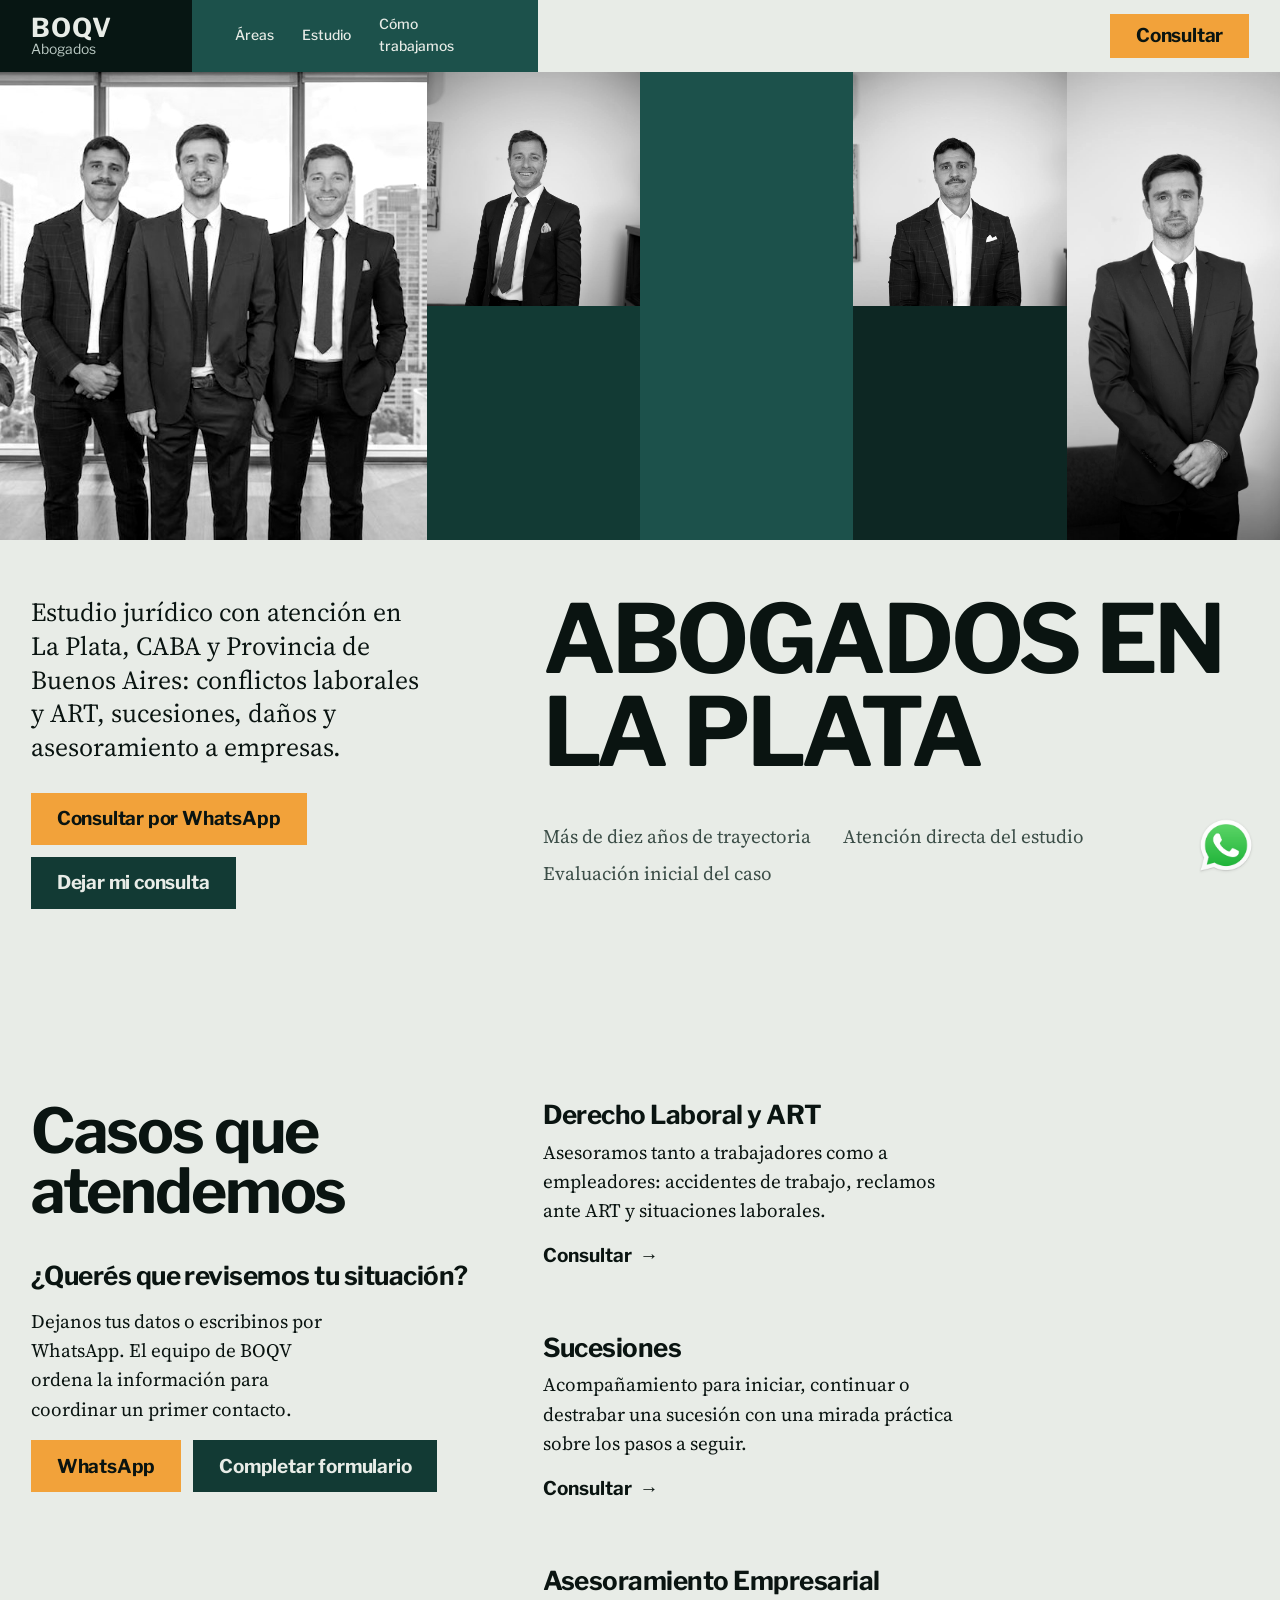
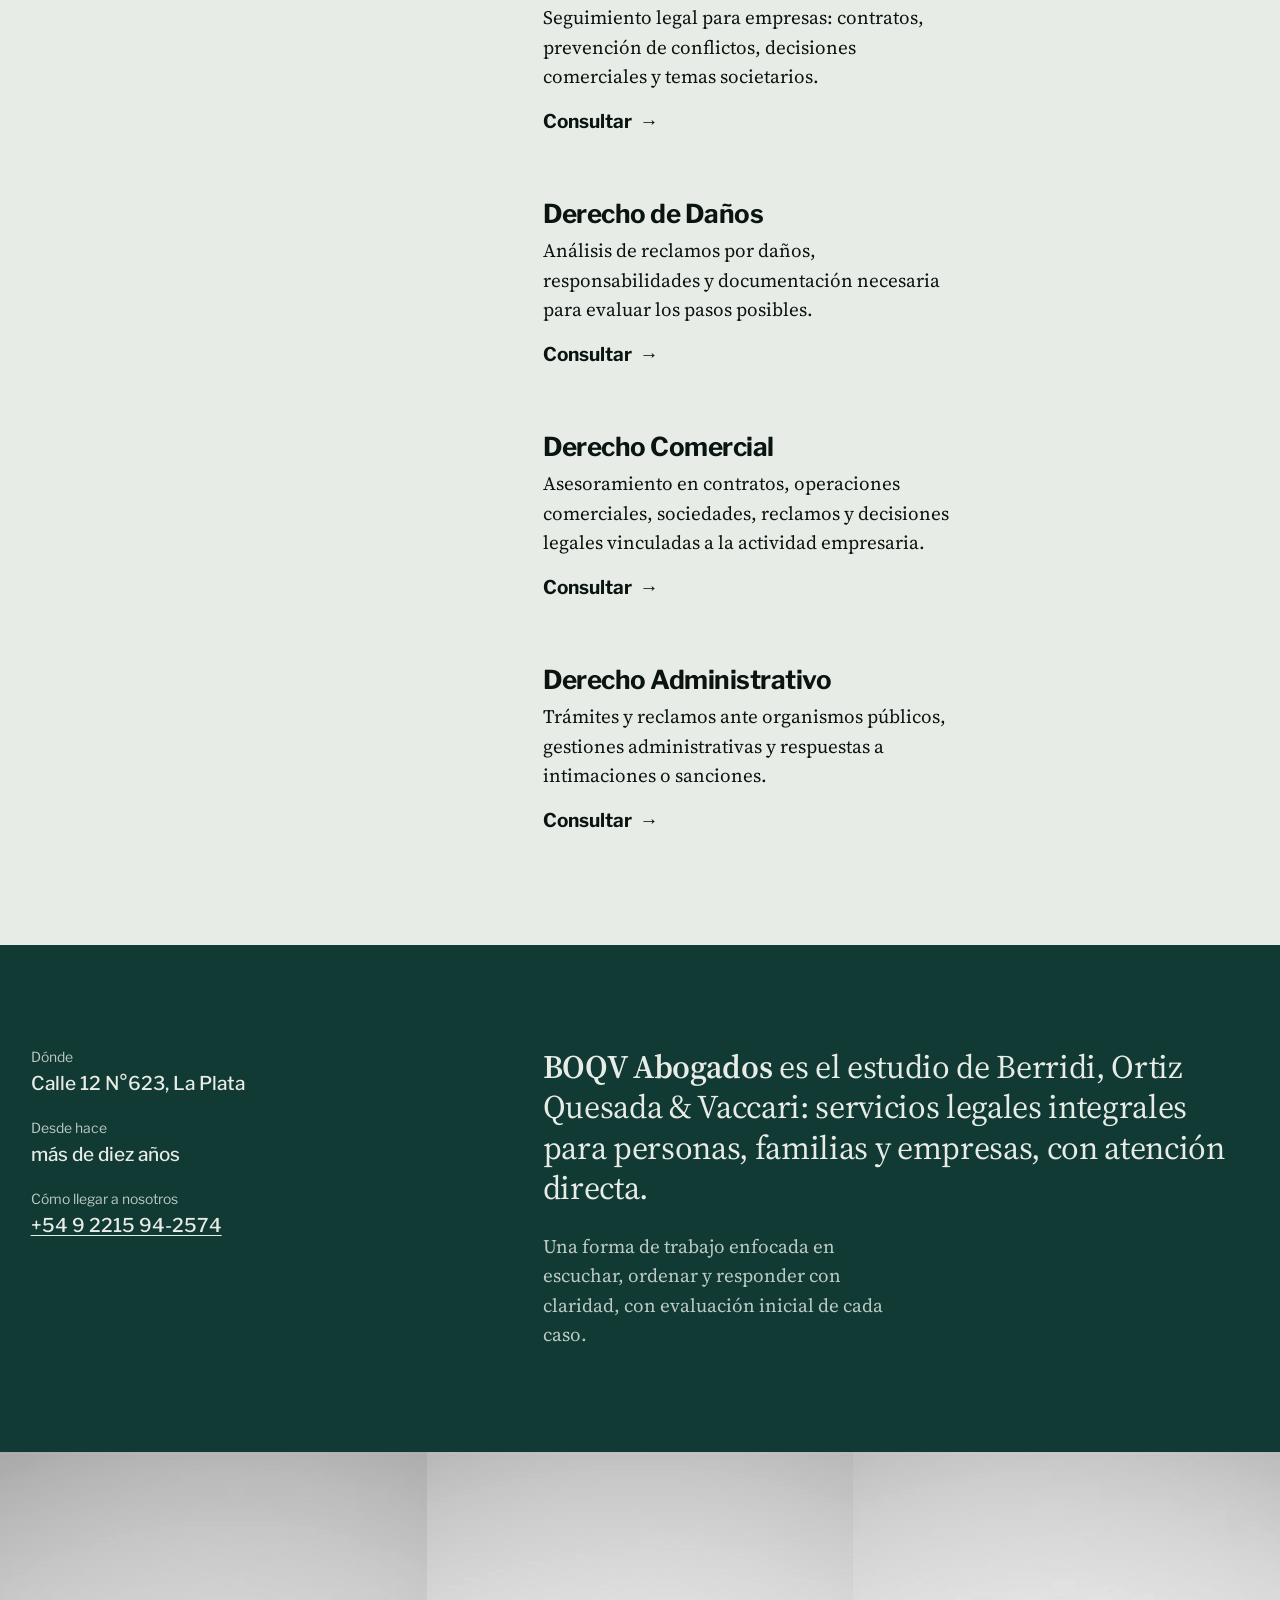
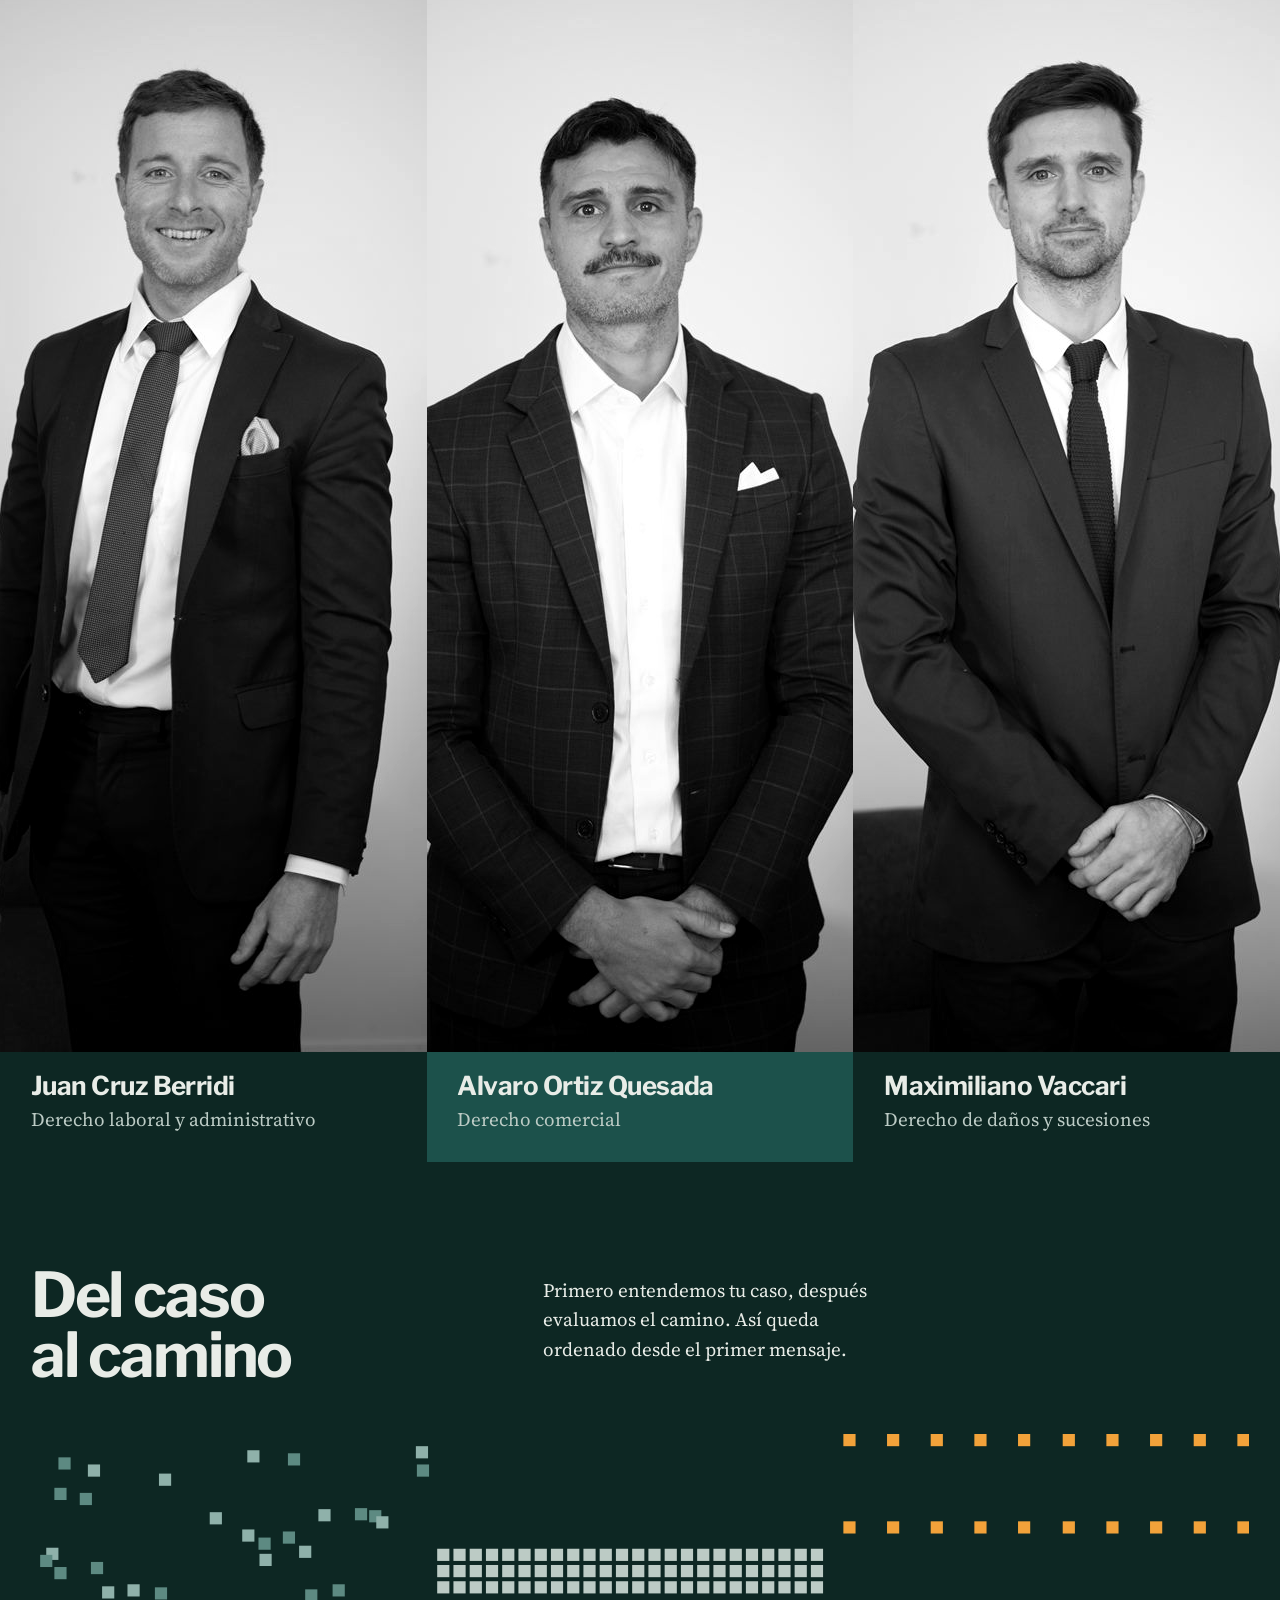
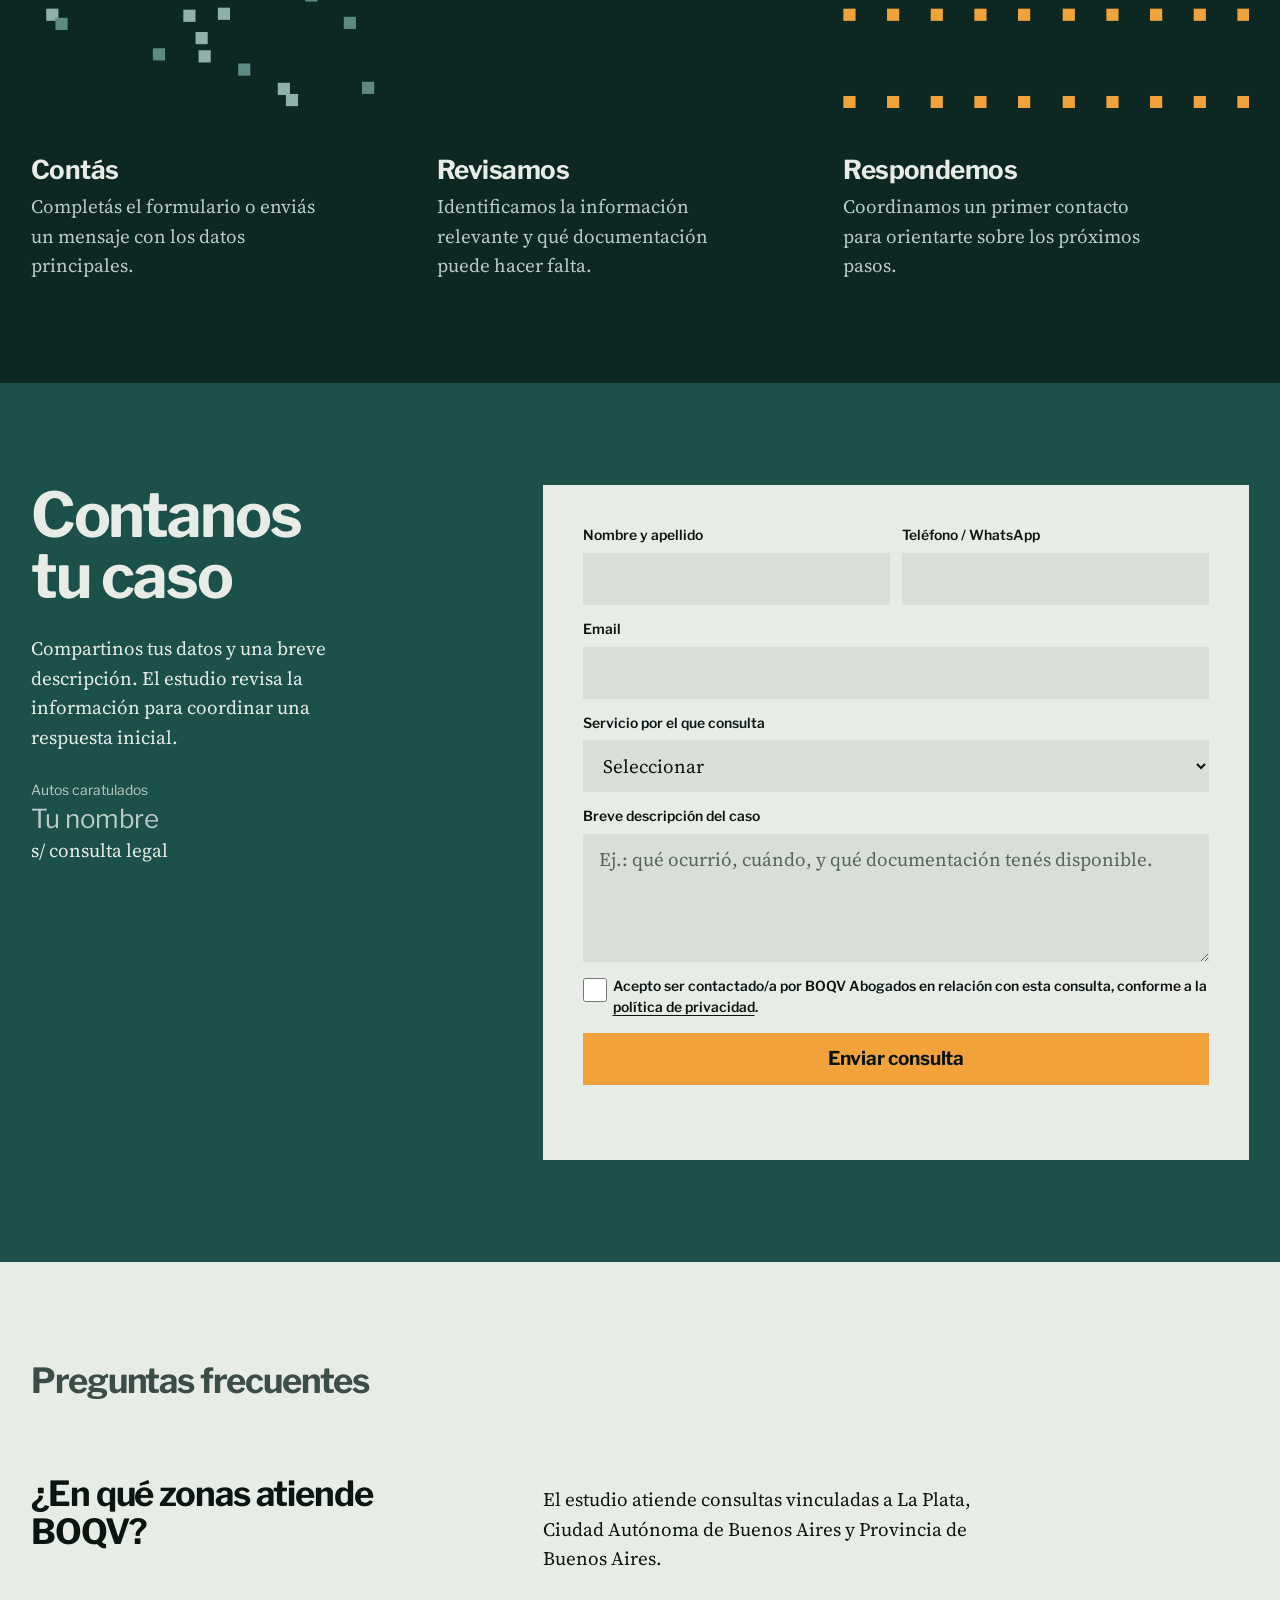
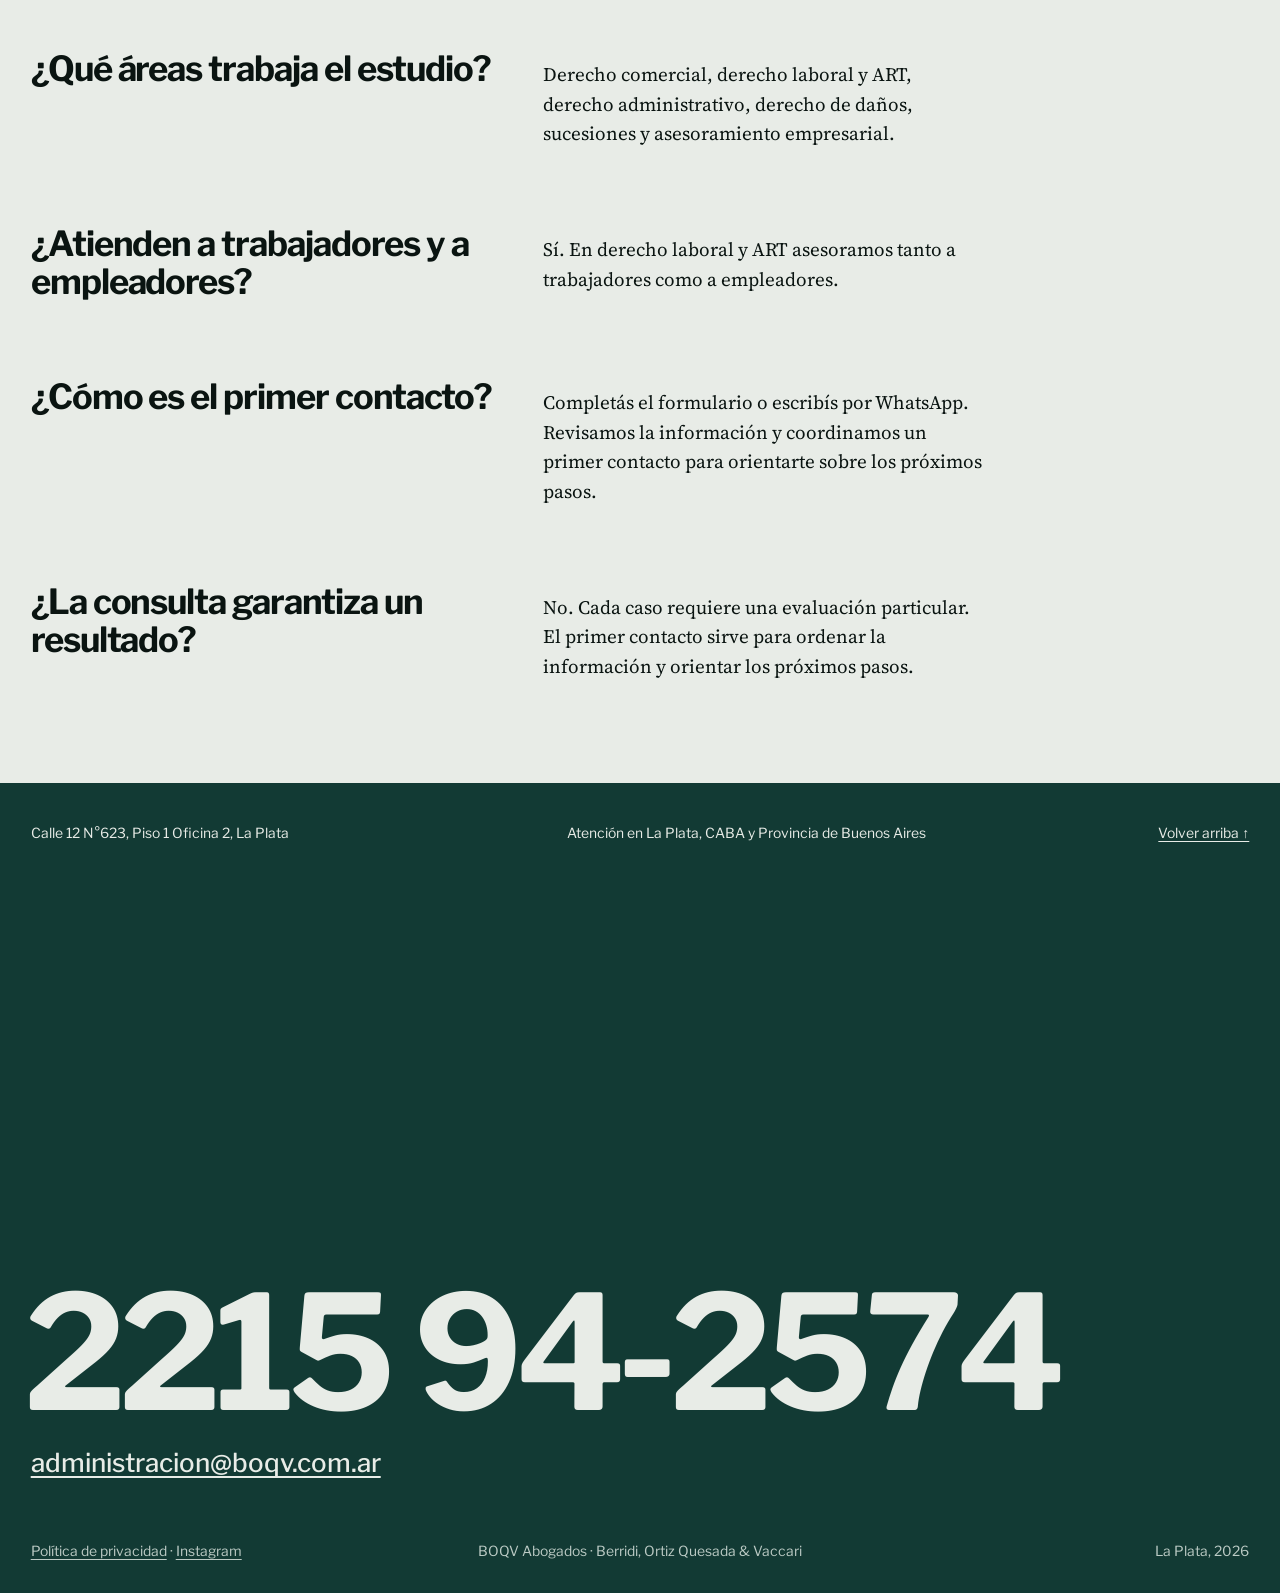
==== index.html @ 6e6cb5ec "Rediseño ejecutivo: informe anual sobrio (mosaico B/N, eje al 42%, Libre Franklin + Source Serif 4) " ====
<!doctype html>
<html lang="es-AR">
  <head>
    <meta charset="utf-8" />
    <meta name="viewport" content="width=device-width, initial-scale=1" />
    <title>BOQV Abogados | Estudio jurídico en CABA y Provincia de Buenos Aires</title>
    <meta
      name="description"
      content="BOQV Abogados brinda asesoramiento legal en CABA y Provincia de Buenos Aires: derecho comercial, derecho laboral y ART, derecho administrativo, derecho de daños, sucesiones y asesoramiento empresarial."
    />
    <meta
      name="keywords"
      content="abogados en CABA, abogados Provincia de Buenos Aires, estudio jurídico, derecho comercial, derecho laboral, ART, derecho administrativo, derecho de daños, sucesiones, asesoramiento empresarial, accidentes laborales, abogados empresas"
    />
    <meta name="author" content="BOQV Abogados" />
    <meta name="robots" content="index, follow, max-image-preview:large, max-snippet:-1, max-video-preview:-1" />
    <meta name="googlebot" content="index, follow" />
    <meta name="bingbot" content="index, follow" />
    <meta name="format-detection" content="telephone=yes" />
    <meta name="theme-color" content="#123a34" />
    <meta name="geo.region" content="AR-B" />
    <meta name="geo.placename" content="Ciudad Autonoma de Buenos Aires; Provincia de Buenos Aires" />
    <meta name="ICBM" content="-34.6037, -58.3816" />
    <meta name="application-name" content="BOQV Abogados" />
    <meta property="og:locale" content="es_AR" />
    <meta property="og:site_name" content="BOQV Abogados" />
    <meta property="og:title" content="BOQV Abogados | Estudio jurídico en CABA y Provincia de Buenos Aires" />
    <meta
      property="og:description"
      content="Asesoramiento legal para personas, familias y empresas en derecho comercial, derecho laboral y ART, derecho administrativo, derecho de daños, sucesiones y asesoramiento empresarial."
    />
    <meta property="og:type" content="website" />
    <meta property="og:url" content="https://boqv.com.ar/" />
    <meta property="og:image" content="https://boqv.com.ar/assets/og-image.jpg" />
    <meta property="og:image:width" content="1200" />
    <meta property="og:image:height" content="630" />
    <meta property="og:image:alt" content="Equipo de BOQV Abogados" />
    <meta name="twitter:card" content="summary_large_image" />
    <meta name="twitter:title" content="BOQV Abogados | Asesoramiento legal" />
    <meta
      name="twitter:description"
      content="Estudio jurídico con atención en CABA y Provincia de Buenos Aires."
    />
    <meta name="twitter:image" content="https://boqv.com.ar/assets/og-image.jpg" />
    <link rel="canonical" href="https://boqv.com.ar/" />
    <link rel="icon" href="assets/favicon.svg" type="image/svg+xml" />
    <link rel="apple-touch-icon" href="assets/favicon.svg" />
    <link rel="preload" href="assets/hero.jpg" as="image" />
    <link rel="preconnect" href="https://fonts.googleapis.com" />
    <link rel="preconnect" href="https://fonts.gstatic.com" crossorigin />
    <link href="https://fonts.googleapis.com/css2?family=Libre+Franklin:wght@400;500;600;700&family=Source+Serif+4:ital,wght@0,400;0,600;1,400&display=swap" rel="stylesheet" />
    <link rel="stylesheet" href="styles.css?v=20261025-2" />
    <!-- Google Tag Manager -->
    <script>
      (function(w,d,s,l,i){w[l]=w[l]||[];w[l].push({'gtm.start':
      new Date().getTime(),event:'gtm.js'});var f=d.getElementsByTagName(s)[0],
      j=d.createElement(s),dl=l!='dataLayer'?'&l='+l:'';j.async=true;j.src=
      'https://www.googletagmanager.com/gtm.js?id='+i+dl;f.parentNode.insertBefore(j,f);
      })(window,document,'script','dataLayer','GTM-T2SK7KFD');
    </script>
    <!-- End Google Tag Manager -->

    <!-- Google tag (gtag.js) -->
    <script async src="https://www.googletagmanager.com/gtag/js?id=G-H3LNE1N0MR"></script>
    <script>
      window.dataLayer = window.dataLayer || [];
      function gtag(){dataLayer.push(arguments);}
      gtag('js', new Date());
      gtag('config', 'G-H3LNE1N0MR');
    </script>
    <!-- Meta Pixel Code -->
    <script>
      !function(f,b,e,v,n,t,s){if(f.fbq)return;n=f.fbq=function(){n.callMethod?
      n.callMethod.apply(n,arguments):n.queue.push(arguments)};if(!f._fbq)f._fbq=n;
      n.push=n;n.loaded=!0;n.version='2.0';n.queue=[];t=b.createElement(e);t.async=!0;
      t.src=v;s=b.getElementsByTagName(e)[0];s.parentNode.insertBefore(t,s)}(window,
      document,'script','https://connect.facebook.net/en_US/fbevents.js');
      fbq('init', '1673350053722419');
      fbq('track', 'PageView');
    </script>
    <noscript><img height="1" width="1" style="display:none"
      src="https://www.facebook.com/tr?id=1673350053722419&ev=PageView&noscript=1"
    /></noscript>
    <!-- End Meta Pixel Code -->
    <script type="application/ld+json">
      {
        "@context": "https://schema.org",
        "@graph": [
          {
            "@type": "LegalService",
            "@id": "#boqv-legal-service",
            "name": "BOQV Abogados",
            "alternateName": "Berridi, Ortiz Quesada & Vaccari",
            "description": "Estudio juridico argentino con asesoramiento legal para personas, familias y empresas en CABA y Provincia de Buenos Aires. Areas de referencia: derecho comercial, derecho laboral y ART, derecho administrativo, derecho de danos, sucesiones y asesoramiento empresarial.",
            "url": "https://boqv.com.ar/",
            "image": "https://boqv.com.ar/assets/og-image.jpg",
            "slogan": "Estudio juridico en La Plata para consultas laborales, sucesiones y asesoramiento a empresas",
            "telephone": "+54 9 2215 94-2574",
            "email": "administracion@boqv.com.ar",
            "address": {
              "@type": "PostalAddress",
              "streetAddress": "Calle 12 N 623, Piso 1 Oficina 2",
              "addressLocality": "La Plata",
              "addressRegion": "Provincia de Buenos Aires",
              "addressCountry": "AR"
            },
            "hasMap": "https://www.google.com/maps/search/?api=1&query=Calle%2012%20623%20Piso%201%20Oficina%202%2C%20La%20Plata%2C%20Buenos%20Aires%2C%20Argentina",
            "priceRange": "$$",
            "areaServed": [
              {
                "@type": "AdministrativeArea",
                "name": "Ciudad Autonoma de Buenos Aires"
              },
              {
                "@type": "AdministrativeArea",
                "name": "Provincia de Buenos Aires"
              }
            ],
            "knowsAbout": [
              "Derecho comercial",
              "Derecho laboral",
              "ART",
              "Derecho administrativo",
              "Derecho de danos",
              "Sucesiones",
              "Asesoramiento empresarial"
            ],
            "sameAs": [
              "https://www.instagram.com/estudioboqv/"
            ],
            "founder": [
              { "@id": "#alvaro-ortiz-quesada" },
              { "@id": "#juan-cruz-berridi" },
              { "@id": "#maximiliano-vaccari" }
            ],
            "employee": [
              { "@id": "#alvaro-ortiz-quesada" },
              { "@id": "#juan-cruz-berridi" },
              { "@id": "#maximiliano-vaccari" }
            ],
            "hasOfferCatalog": {
              "@type": "OfferCatalog",
              "name": "Servicios legales BOQV",
              "itemListElement": [
                {
                  "@type": "Offer",
                  "itemOffered": {
                    "@type": "Service",
                    "name": "Derecho Comercial",
                    "serviceType": "Derecho comercial"
                  }
                },
                {
                  "@type": "Offer",
                  "itemOffered": {
                    "@type": "Service",
                    "name": "Derecho Laboral y ART",
                    "serviceType": "Derecho laboral"
                  }
                },
                {
                  "@type": "Offer",
                  "itemOffered": {
                    "@type": "Service",
                    "name": "Derecho Administrativo",
                    "serviceType": "Derecho administrativo"
                  }
                },
                {
                  "@type": "Offer",
                  "itemOffered": {
                    "@type": "Service",
                    "name": "Derecho de Daños",
                    "serviceType": "Derecho de danos"
                  }
                },
                {
                  "@type": "Offer",
                  "itemOffered": {
                    "@type": "Service",
                    "name": "Sucesiones",
                    "serviceType": "Derecho sucesorio"
                  }
                },
                {
                  "@type": "Offer",
                  "itemOffered": {
                    "@type": "Service",
                    "name": "Asesoramiento Empresarial",
                    "serviceType": "Derecho comercial y societario"
                  }
                }
              ]
            }
          },
          {
            "@type": "Person",
            "@id": "#alvaro-ortiz-quesada",
            "name": "Alvaro Ortiz Quesada",
            "jobTitle": "Abogado",
            "worksFor": { "@id": "#boqv-legal-service" },
            "knowsAbout": ["Derecho comercial"],
            "image": "https://boqv.com.ar/assets/alvaro-ortiz-quesada.jpg"
          },
          {
            "@type": "Person",
            "@id": "#juan-cruz-berridi",
            "name": "Juan Cruz Berridi",
            "jobTitle": "Abogado",
            "worksFor": { "@id": "#boqv-legal-service" },
            "knowsAbout": ["Derecho laboral", "Derecho administrativo"],
            "image": "https://boqv.com.ar/assets/juan-cruz-berridi.jpg"
          },
          {
            "@type": "Person",
            "@id": "#maximiliano-vaccari",
            "name": "Maximiliano Vaccari",
            "jobTitle": "Abogado",
            "worksFor": { "@id": "#boqv-legal-service" },
            "knowsAbout": ["Derecho de danos", "Sucesiones"],
            "image": "https://boqv.com.ar/assets/maximiliano-vaccari.jpg"
          },
          {
            "@type": "FAQPage",
            "@id": "#faq",
            "mainEntity": [
              {
                "@type": "Question",
                "name": "En que zonas atiende BOQV Abogados?",
                "acceptedAnswer": {
                  "@type": "Answer",
                  "text": "BOQV Abogados atiende consultas legales vinculadas a Ciudad Autonoma de Buenos Aires y Provincia de Buenos Aires."
                }
              },
              {
                "@type": "Question",
                "name": "Que areas trabaja el estudio?",
                "acceptedAnswer": {
                  "@type": "Answer",
                  "text": "El estudio trabaja derecho comercial, derecho laboral y ART, derecho administrativo, derecho de danos, sucesiones y asesoramiento empresarial."
                }
              }
            ]
          }
        ]
      }
    </script>
  </head>
  <body>
    <!-- Google Tag Manager (noscript) -->
    <noscript><iframe src="https://www.googletagmanager.com/ns.html?id=GTM-T2SK7KFD"
    height="0" width="0" style="display:none;visibility:hidden"></iframe></noscript>
    <!-- End Google Tag Manager (noscript) -->
    <header class="site-header" aria-label="Encabezado principal">
      <a class="brand" href="#inicio" aria-label="BOQV Abogados, inicio">
        <span class="brand__name">BOQV</span>
        <span class="brand__sub">Abogados</span>
      </a>
      <nav class="nav" aria-label="Navegación principal">
        <a href="#servicios">Áreas</a>
        <a href="#equipo">Estudio</a>
        <a href="#proceso">Cómo trabajamos</a>
      </nav>
      <a class="header-cta btn btn-primary" href="#consulta">Consultar</a>
    </header>
    <main id="inicio">
      <section class="hero" aria-label="Presentación">
        <div class="mosaic" aria-hidden="false">
          <img class="m m--a" src="assets/hero.jpg" alt="Los tres abogados de BOQV en su estudio" width="784" height="607" />
          <img class="m m--b" src="assets/juan-cruz-berridi.jpg" alt="Juan Cruz Berridi" width="800" height="1200" />
          <span class="m m--c" aria-hidden="true"></span>
          <span class="m m--d" aria-hidden="true"></span>
          <img class="m m--e" src="assets/alvaro-ortiz-quesada.jpg" alt="Alvaro Ortiz Quesada" width="800" height="1200" />
          <span class="m m--g" aria-hidden="true"></span>
          <img class="m m--f" src="assets/maximiliano-vaccari.jpg" alt="Maximiliano Vaccari" width="800" height="1200" />
        </div>
        <div class="hero__body">
          <div class="hero__side">
            <p class="hero__lead">
              Estudio jurídico con atención en La Plata, CABA y Provincia de
              Buenos Aires: conflictos laborales y ART, sucesiones, daños y
              asesoramiento a empresas.
            </p>
            <div class="hero__actions" aria-label="Acciones principales">
              <a class="btn btn-primary" data-whatsapp-link href="#consulta">Consultar por WhatsApp</a>
              <a class="btn btn-secondary" href="#consulta">Dejar mi consulta</a>
            </div>
          </div>
          <div class="hero__main">
            <h1 class="title"><span class="title__line"><span>Abogados en</span></span><span class="title__line"><span>La Plata</span></span></h1>
            <ul class="hero__facts" aria-label="Datos destacados">
              <li>Más de diez años de trayectoria</li>
              <li>Atención directa del estudio</li>
              <li>Evaluación inicial del caso</li>
            </ul>
          </div>
        </div>
      </section>

      <section id="servicios" class="areas" aria-labelledby="areas-title">
        <div class="areas__side">
          <h2 id="areas-title">Casos que atendemos</h2>
          <div class="conversion-strip areas__aside">
            <h3>¿Querés que revisemos tu situación?</h3>
            <p>
              Dejanos tus datos o escribinos por WhatsApp. El equipo de BOQV
              ordena la información para coordinar un primer contacto.
            </p>
            <div class="hero__actions">
              <a class="btn btn-primary" data-whatsapp-link href="#consulta">WhatsApp</a>
              <a class="btn btn-secondary" href="#consulta">Completar formulario</a>
            </div>
          </div>
        </div>
        <ul class="areas__list" aria-label="Áreas de consulta">
          <li id="laboral" class="area">
            <h3>Derecho Laboral y ART</h3>
            <p>
              Asesoramos tanto a trabajadores como a empleadores: accidentes
              de trabajo, reclamos ante ART y situaciones laborales.
            </p>
            <a class="service-card__cta" href="#consulta" data-service="Derecho Laboral y ART" aria-label="Consultar por Derecho Laboral y ART">Consultar <span aria-hidden="true">→</span></a>
          </li>
          <li id="sucesiones" class="area">
            <h3>Sucesiones</h3>
            <p>
              Acompañamiento para iniciar, continuar o destrabar una sucesión
              con una mirada práctica sobre los pasos a seguir.
            </p>
            <a class="service-card__cta" href="#consulta" data-service="Sucesiones" aria-label="Consultar por Sucesiones">Consultar <span aria-hidden="true">→</span></a>
          </li>
          <li id="empresarial" class="area">
            <h3>Asesoramiento Empresarial</h3>
            <p>
              Seguimiento legal para empresas: contratos, prevención de
              conflictos, decisiones comerciales y temas societarios.
            </p>
            <a class="service-card__cta" href="#consulta" data-service="Asesoramiento Empresarial" aria-label="Consultar por Asesoramiento Empresarial">Consultar <span aria-hidden="true">→</span></a>
          </li>
          <li id="danos" class="area">
            <h3>Derecho de Daños</h3>
            <p>
              Análisis de reclamos por daños, responsabilidades y
              documentación necesaria para evaluar los pasos posibles.
            </p>
            <a class="service-card__cta" href="#consulta" data-service="Derecho de Daños" aria-label="Consultar por Derecho de Daños">Consultar <span aria-hidden="true">→</span></a>
          </li>
          <li id="comercial" class="area">
            <h3>Derecho Comercial</h3>
            <p>
              Asesoramiento en contratos, operaciones comerciales, sociedades,
              reclamos y decisiones legales vinculadas a la actividad
              empresaria.
            </p>
            <a class="service-card__cta" href="#consulta" data-service="Derecho Comercial" aria-label="Consultar por Derecho Comercial">Consultar <span aria-hidden="true">→</span></a>
          </li>
          <li id="administrativo" class="area">
            <h3>Derecho Administrativo</h3>
            <p>
              Trámites y reclamos ante organismos públicos, gestiones
              administrativas y respuestas a intimaciones o sanciones.
            </p>
            <a class="service-card__cta" href="#consulta" data-service="Derecho Administrativo" aria-label="Consultar por Derecho Administrativo">Consultar <span aria-hidden="true">→</span></a>
          </li>
        </ul>
      </section>

      <section id="equipo" class="studio" aria-labelledby="studio-title">
        <h2 id="studio-title" class="visually-hidden">El estudio</h2>
        <dl class="studio__facts">
          <div><dt>Dónde</dt><dd>Calle 12 N°623, La Plata</dd></div>
          <div><dt>Desde hace</dt><dd>más de diez años</dd></div>
          <div><dt>Cómo llegar a nosotros</dt><dd><a href="tel:+5492215942574">+54 9 2215 94-2574</a></dd></div>
        </dl>
        <div class="studio__text">
          <p class="studio__lead">
            <strong>BOQV Abogados</strong> es el estudio de Berridi, Ortiz
            Quesada &amp; Vaccari: servicios legales integrales para personas,
            familias y empresas, con atención directa.
          </p>
          <p class="studio__more">
            Una forma de trabajo enfocada en escuchar, ordenar y responder con
            claridad, con evaluación inicial de cada caso.
          </p>
        </div>
        <ul class="trio" aria-label="Integrantes del estudio">
          <li class="trio__item">
            <img src="assets/juan-cruz-berridi.jpg" alt="Juan Cruz Berridi, abogado de BOQV" width="800" height="1200" loading="lazy" />
            <div class="trio__cap"><h3>Juan Cruz Berridi</h3><p>Derecho laboral y administrativo</p></div>
          </li>
          <li class="trio__item">
            <img src="assets/alvaro-ortiz-quesada.jpg" alt="Alvaro Ortiz Quesada, abogado de BOQV" width="800" height="1200" loading="lazy" />
            <div class="trio__cap"><h3>Alvaro Ortiz Quesada</h3><p>Derecho comercial</p></div>
          </li>
          <li class="trio__item">
            <img src="assets/maximiliano-vaccari.jpg" alt="Maximiliano Vaccari, abogado de BOQV" width="800" height="1200" loading="lazy" />
            <div class="trio__cap"><h3>Maximiliano Vaccari</h3><p>Derecho de daños y sucesiones</p></div>
          </li>
        </ul>
      </section>

      <section id="proceso" class="flow" aria-labelledby="flow-title">
        <div class="flow__text">
          <h2 id="flow-title">Del caso al camino</h2>
          <p>
            Primero entendemos tu caso, después evaluamos el camino. Así queda
            ordenado desde el primer mensaje.
          </p>
        </div>
        <svg class="flow__svg flow__svg--h" viewBox="0 0 1200 270" role="img" aria-label="Del caso desordenado a un camino claro" focusable="false"><rect x="126" y="39" width="12" height="12" fill="#8fb1aa"/><rect x="253" y="19" width="12" height="12" fill="#5d8a82"/><rect x="208" y="94" width="12" height="12" fill="#8fb1aa"/><rect x="23" y="131" width="12" height="12" fill="#5d8a82"/><rect x="15" y="112" width="12" height="12" fill="#8fb1aa"/><rect x="27" y="23" width="12" height="12" fill="#5d8a82"/><rect x="165" y="213" width="12" height="12" fill="#8fb1aa"/><rect x="48" y="58" width="12" height="12" fill="#5d8a82"/><rect x="243" y="245" width="12" height="12" fill="#8fb1aa"/><rect x="224" y="102" width="12" height="12" fill="#5d8a82"/><rect x="379" y="12" width="12" height="12" fill="#8fb1aa"/><rect x="333" y="75" width="12" height="12" fill="#5d8a82"/><rect x="56" y="30" width="12" height="12" fill="#8fb1aa"/><rect x="120" y="211" width="12" height="12" fill="#5d8a82"/><rect x="70" y="150" width="12" height="12" fill="#8fb1aa"/><rect x="248" y="96" width="12" height="12" fill="#5d8a82"/><rect x="213" y="16" width="12" height="12" fill="#8fb1aa"/><rect x="23" y="53" width="12" height="12" fill="#5d8a82"/><rect x="264" y="110" width="12" height="12" fill="#8fb1aa"/><rect x="122" y="151" width="12" height="12" fill="#5d8a82"/><rect x="176" y="77" width="12" height="12" fill="#8fb1aa"/><rect x="308" y="180" width="12" height="12" fill="#5d8a82"/><rect x="95" y="148" width="12" height="12" fill="#8fb1aa"/><rect x="204" y="226" width="12" height="12" fill="#5d8a82"/><rect x="283" y="74" width="12" height="12" fill="#8fb1aa"/><rect x="380" y="30" width="12" height="12" fill="#5d8a82"/><rect x="162" y="195" width="12" height="12" fill="#8fb1aa"/><rect x="59" y="126" width="12" height="12" fill="#5d8a82"/><rect x="15" y="172" width="12" height="12" fill="#8fb1aa"/><rect x="297" y="148" width="12" height="12" fill="#5d8a82"/><rect x="340" y="81" width="12" height="12" fill="#8fb1aa"/><rect x="270" y="153" width="12" height="12" fill="#5d8a82"/><rect x="225" y="118" width="12" height="12" fill="#8fb1aa"/><rect x="326" y="244" width="12" height="12" fill="#5d8a82"/><rect x="184" y="171" width="12" height="12" fill="#8fb1aa"/><rect x="24" y="181" width="12" height="12" fill="#5d8a82"/><rect x="251" y="256" width="12" height="12" fill="#8fb1aa"/><rect x="319" y="73" width="12" height="12" fill="#5d8a82"/><rect x="150" y="173" width="12" height="12" fill="#8fb1aa"/><rect x="9" y="119" width="12" height="12" fill="#5d8a82"/><rect x="400" y="113" width="12" height="12" fill="#bccbc5"/><rect x="400" y="129" width="12" height="12" fill="#bccbc5"/><rect x="400" y="145" width="12" height="12" fill="#bccbc5"/><rect x="416" y="113" width="12" height="12" fill="#bccbc5"/><rect x="416" y="129" width="12" height="12" fill="#bccbc5"/><rect x="416" y="145" width="12" height="12" fill="#bccbc5"/><rect x="432" y="113" width="12" height="12" fill="#bccbc5"/><rect x="432" y="129" width="12" height="12" fill="#bccbc5"/><rect x="432" y="145" width="12" height="12" fill="#bccbc5"/><rect x="448" y="113" width="12" height="12" fill="#bccbc5"/><rect x="448" y="129" width="12" height="12" fill="#bccbc5"/><rect x="448" y="145" width="12" height="12" fill="#bccbc5"/><rect x="464" y="113" width="12" height="12" fill="#bccbc5"/><rect x="464" y="129" width="12" height="12" fill="#bccbc5"/><rect x="464" y="145" width="12" height="12" fill="#bccbc5"/><rect x="480" y="113" width="12" height="12" fill="#bccbc5"/><rect x="480" y="129" width="12" height="12" fill="#bccbc5"/><rect x="480" y="145" width="12" height="12" fill="#bccbc5"/><rect x="496" y="113" width="12" height="12" fill="#bccbc5"/><rect x="496" y="129" width="12" height="12" fill="#bccbc5"/><rect x="496" y="145" width="12" height="12" fill="#bccbc5"/><rect x="512" y="113" width="12" height="12" fill="#bccbc5"/><rect x="512" y="129" width="12" height="12" fill="#bccbc5"/><rect x="512" y="145" width="12" height="12" fill="#bccbc5"/><rect x="528" y="113" width="12" height="12" fill="#bccbc5"/><rect x="528" y="129" width="12" height="12" fill="#bccbc5"/><rect x="528" y="145" width="12" height="12" fill="#bccbc5"/><rect x="544" y="113" width="12" height="12" fill="#bccbc5"/><rect x="544" y="129" width="12" height="12" fill="#bccbc5"/><rect x="544" y="145" width="12" height="12" fill="#bccbc5"/><rect x="560" y="113" width="12" height="12" fill="#bccbc5"/><rect x="560" y="129" width="12" height="12" fill="#bccbc5"/><rect x="560" y="145" width="12" height="12" fill="#bccbc5"/><rect x="576" y="113" width="12" height="12" fill="#bccbc5"/><rect x="576" y="129" width="12" height="12" fill="#bccbc5"/><rect x="576" y="145" width="12" height="12" fill="#bccbc5"/><rect x="592" y="113" width="12" height="12" fill="#bccbc5"/><rect x="592" y="129" width="12" height="12" fill="#bccbc5"/><rect x="592" y="145" width="12" height="12" fill="#bccbc5"/><rect x="608" y="113" width="12" height="12" fill="#bccbc5"/><rect x="608" y="129" width="12" height="12" fill="#bccbc5"/><rect x="608" y="145" width="12" height="12" fill="#bccbc5"/><rect x="624" y="113" width="12" height="12" fill="#bccbc5"/><rect x="624" y="129" width="12" height="12" fill="#bccbc5"/><rect x="624" y="145" width="12" height="12" fill="#bccbc5"/><rect x="640" y="113" width="12" height="12" fill="#bccbc5"/><rect x="640" y="129" width="12" height="12" fill="#bccbc5"/><rect x="640" y="145" width="12" height="12" fill="#bccbc5"/><rect x="656" y="113" width="12" height="12" fill="#bccbc5"/><rect x="656" y="129" width="12" height="12" fill="#bccbc5"/><rect x="656" y="145" width="12" height="12" fill="#bccbc5"/><rect x="672" y="113" width="12" height="12" fill="#bccbc5"/><rect x="672" y="129" width="12" height="12" fill="#bccbc5"/><rect x="672" y="145" width="12" height="12" fill="#bccbc5"/><rect x="688" y="113" width="12" height="12" fill="#bccbc5"/><rect x="688" y="129" width="12" height="12" fill="#bccbc5"/><rect x="688" y="145" width="12" height="12" fill="#bccbc5"/><rect x="704" y="113" width="12" height="12" fill="#bccbc5"/><rect x="704" y="129" width="12" height="12" fill="#bccbc5"/><rect x="704" y="145" width="12" height="12" fill="#bccbc5"/><rect x="720" y="113" width="12" height="12" fill="#bccbc5"/><rect x="720" y="129" width="12" height="12" fill="#bccbc5"/><rect x="720" y="145" width="12" height="12" fill="#bccbc5"/><rect x="736" y="113" width="12" height="12" fill="#bccbc5"/><rect x="736" y="129" width="12" height="12" fill="#bccbc5"/><rect x="736" y="145" width="12" height="12" fill="#bccbc5"/><rect x="752" y="113" width="12" height="12" fill="#bccbc5"/><rect x="752" y="129" width="12" height="12" fill="#bccbc5"/><rect x="752" y="145" width="12" height="12" fill="#bccbc5"/><rect x="768" y="113" width="12" height="12" fill="#bccbc5"/><rect x="768" y="129" width="12" height="12" fill="#bccbc5"/><rect x="768" y="145" width="12" height="12" fill="#bccbc5"/><rect x="800" y="0" width="12" height="12" fill="#f2a23a"/><rect x="843" y="0" width="12" height="12" fill="#f2a23a"/><rect x="886" y="0" width="12" height="12" fill="#f2a23a"/><rect x="929" y="0" width="12" height="12" fill="#f2a23a"/><rect x="972" y="0" width="12" height="12" fill="#f2a23a"/><rect x="1016" y="0" width="12" height="12" fill="#f2a23a"/><rect x="1059" y="0" width="12" height="12" fill="#f2a23a"/><rect x="1102" y="0" width="12" height="12" fill="#f2a23a"/><rect x="1145" y="0" width="12" height="12" fill="#f2a23a"/><rect x="1188" y="0" width="12" height="12" fill="#f2a23a"/><rect x="800" y="86" width="12" height="12" fill="#f2a23a"/><rect x="843" y="86" width="12" height="12" fill="#f2a23a"/><rect x="886" y="86" width="12" height="12" fill="#f2a23a"/><rect x="929" y="86" width="12" height="12" fill="#f2a23a"/><rect x="972" y="86" width="12" height="12" fill="#f2a23a"/><rect x="1016" y="86" width="12" height="12" fill="#f2a23a"/><rect x="1059" y="86" width="12" height="12" fill="#f2a23a"/><rect x="1102" y="86" width="12" height="12" fill="#f2a23a"/><rect x="1145" y="86" width="12" height="12" fill="#f2a23a"/><rect x="1188" y="86" width="12" height="12" fill="#f2a23a"/><rect x="800" y="172" width="12" height="12" fill="#f2a23a"/><rect x="843" y="172" width="12" height="12" fill="#f2a23a"/><rect x="886" y="172" width="12" height="12" fill="#f2a23a"/><rect x="929" y="172" width="12" height="12" fill="#f2a23a"/><rect x="972" y="172" width="12" height="12" fill="#f2a23a"/><rect x="1016" y="172" width="12" height="12" fill="#f2a23a"/><rect x="1059" y="172" width="12" height="12" fill="#f2a23a"/><rect x="1102" y="172" width="12" height="12" fill="#f2a23a"/><rect x="1145" y="172" width="12" height="12" fill="#f2a23a"/><rect x="1188" y="172" width="12" height="12" fill="#f2a23a"/><rect x="800" y="258" width="12" height="12" fill="#f2a23a"/><rect x="843" y="258" width="12" height="12" fill="#f2a23a"/><rect x="886" y="258" width="12" height="12" fill="#f2a23a"/><rect x="929" y="258" width="12" height="12" fill="#f2a23a"/><rect x="972" y="258" width="12" height="12" fill="#f2a23a"/><rect x="1016" y="258" width="12" height="12" fill="#f2a23a"/><rect x="1059" y="258" width="12" height="12" fill="#f2a23a"/><rect x="1102" y="258" width="12" height="12" fill="#f2a23a"/><rect x="1145" y="258" width="12" height="12" fill="#f2a23a"/><rect x="1188" y="258" width="12" height="12" fill="#f2a23a"/></svg>
        <svg class="flow__svg flow__svg--v" viewBox="0 0 300 420" role="img" aria-label="Del caso desordenado a un camino claro" focusable="false"><rect x="34" y="22" width="12" height="12" fill="#8fb1aa"/><rect x="221" y="8" width="12" height="12" fill="#5d8a82"/><rect x="71" y="17" width="12" height="12" fill="#8fb1aa"/><rect x="251" y="50" width="12" height="12" fill="#5d8a82"/><rect x="129" y="10" width="12" height="12" fill="#8fb1aa"/><rect x="254" y="70" width="12" height="12" fill="#5d8a82"/><rect x="249" y="105" width="12" height="12" fill="#8fb1aa"/><rect x="120" y="36" width="12" height="12" fill="#5d8a82"/><rect x="255" y="46" width="12" height="12" fill="#8fb1aa"/><rect x="43" y="123" width="12" height="12" fill="#5d8a82"/><rect x="67" y="23" width="12" height="12" fill="#8fb1aa"/><rect x="140" y="30" width="12" height="12" fill="#5d8a82"/><rect x="76" y="75" width="12" height="12" fill="#8fb1aa"/><rect x="121" y="1" width="12" height="12" fill="#5d8a82"/><rect x="163" y="47" width="12" height="12" fill="#8fb1aa"/><rect x="199" y="122" width="12" height="12" fill="#5d8a82"/><rect x="178" y="66" width="12" height="12" fill="#8fb1aa"/><rect x="16" y="87" width="12" height="12" fill="#5d8a82"/><rect x="225" y="115" width="12" height="12" fill="#8fb1aa"/><rect x="230" y="112" width="12" height="12" fill="#5d8a82"/><rect x="115" y="50" width="12" height="12" fill="#8fb1aa"/><rect x="183" y="13" width="12" height="12" fill="#5d8a82"/><rect x="19" y="8" width="12" height="12" fill="#8fb1aa"/><rect x="47" y="27" width="12" height="12" fill="#5d8a82"/><rect x="15" y="44" width="12" height="12" fill="#8fb1aa"/><rect x="44" y="0" width="12" height="12" fill="#5d8a82"/><rect x="105" y="13" width="12" height="12" fill="#8fb1aa"/><rect x="252" y="3" width="12" height="12" fill="#5d8a82"/><rect x="43" y="79" width="12" height="12" fill="#8fb1aa"/><rect x="100" y="32" width="12" height="12" fill="#5d8a82"/><rect x="35" y="47" width="12" height="12" fill="#8fb1aa"/><rect x="286" y="109" width="12" height="12" fill="#5d8a82"/><rect x="139" y="60" width="12" height="12" fill="#8fb1aa"/><rect x="29" y="11" width="12" height="12" fill="#5d8a82"/><rect x="76" y="44" width="12" height="12" fill="#8fb1aa"/><rect x="46" y="106" width="12" height="12" fill="#5d8a82"/><rect x="274" y="3" width="12" height="12" fill="#8fb1aa"/><rect x="42" y="68" width="12" height="12" fill="#5d8a82"/><rect x="8" y="70" width="12" height="12" fill="#8fb1aa"/><rect x="282" y="68" width="12" height="12" fill="#5d8a82"/><rect x="128" y="140" width="12" height="12" fill="#bccbc5"/><rect x="144" y="140" width="12" height="12" fill="#bccbc5"/><rect x="160" y="140" width="12" height="12" fill="#bccbc5"/><rect x="128" y="156" width="12" height="12" fill="#bccbc5"/><rect x="144" y="156" width="12" height="12" fill="#bccbc5"/><rect x="160" y="156" width="12" height="12" fill="#bccbc5"/><rect x="128" y="172" width="12" height="12" fill="#bccbc5"/><rect x="144" y="172" width="12" height="12" fill="#bccbc5"/><rect x="160" y="172" width="12" height="12" fill="#bccbc5"/><rect x="128" y="188" width="12" height="12" fill="#bccbc5"/><rect x="144" y="188" width="12" height="12" fill="#bccbc5"/><rect x="160" y="188" width="12" height="12" fill="#bccbc5"/><rect x="128" y="204" width="12" height="12" fill="#bccbc5"/><rect x="144" y="204" width="12" height="12" fill="#bccbc5"/><rect x="160" y="204" width="12" height="12" fill="#bccbc5"/><rect x="128" y="220" width="12" height="12" fill="#bccbc5"/><rect x="144" y="220" width="12" height="12" fill="#bccbc5"/><rect x="160" y="220" width="12" height="12" fill="#bccbc5"/><rect x="128" y="236" width="12" height="12" fill="#bccbc5"/><rect x="144" y="236" width="12" height="12" fill="#bccbc5"/><rect x="160" y="236" width="12" height="12" fill="#bccbc5"/><rect x="128" y="252" width="12" height="12" fill="#bccbc5"/><rect x="144" y="252" width="12" height="12" fill="#bccbc5"/><rect x="160" y="252" width="12" height="12" fill="#bccbc5"/><rect x="0" y="280" width="12" height="12" fill="#f2a23a"/><rect x="0" y="294" width="12" height="12" fill="#f2a23a"/><rect x="0" y="308" width="12" height="12" fill="#f2a23a"/><rect x="0" y="323" width="12" height="12" fill="#f2a23a"/><rect x="0" y="337" width="12" height="12" fill="#f2a23a"/><rect x="0" y="351" width="12" height="12" fill="#f2a23a"/><rect x="0" y="365" width="12" height="12" fill="#f2a23a"/><rect x="0" y="380" width="12" height="12" fill="#f2a23a"/><rect x="0" y="394" width="12" height="12" fill="#f2a23a"/><rect x="0" y="408" width="12" height="12" fill="#f2a23a"/><rect x="96" y="280" width="12" height="12" fill="#f2a23a"/><rect x="96" y="294" width="12" height="12" fill="#f2a23a"/><rect x="96" y="308" width="12" height="12" fill="#f2a23a"/><rect x="96" y="323" width="12" height="12" fill="#f2a23a"/><rect x="96" y="337" width="12" height="12" fill="#f2a23a"/><rect x="96" y="351" width="12" height="12" fill="#f2a23a"/><rect x="96" y="365" width="12" height="12" fill="#f2a23a"/><rect x="96" y="380" width="12" height="12" fill="#f2a23a"/><rect x="96" y="394" width="12" height="12" fill="#f2a23a"/><rect x="96" y="408" width="12" height="12" fill="#f2a23a"/><rect x="192" y="280" width="12" height="12" fill="#f2a23a"/><rect x="192" y="294" width="12" height="12" fill="#f2a23a"/><rect x="192" y="308" width="12" height="12" fill="#f2a23a"/><rect x="192" y="323" width="12" height="12" fill="#f2a23a"/><rect x="192" y="337" width="12" height="12" fill="#f2a23a"/><rect x="192" y="351" width="12" height="12" fill="#f2a23a"/><rect x="192" y="365" width="12" height="12" fill="#f2a23a"/><rect x="192" y="380" width="12" height="12" fill="#f2a23a"/><rect x="192" y="394" width="12" height="12" fill="#f2a23a"/><rect x="192" y="408" width="12" height="12" fill="#f2a23a"/><rect x="288" y="280" width="12" height="12" fill="#f2a23a"/><rect x="288" y="294" width="12" height="12" fill="#f2a23a"/><rect x="288" y="308" width="12" height="12" fill="#f2a23a"/><rect x="288" y="323" width="12" height="12" fill="#f2a23a"/><rect x="288" y="337" width="12" height="12" fill="#f2a23a"/><rect x="288" y="351" width="12" height="12" fill="#f2a23a"/><rect x="288" y="365" width="12" height="12" fill="#f2a23a"/><rect x="288" y="380" width="12" height="12" fill="#f2a23a"/><rect x="288" y="394" width="12" height="12" fill="#f2a23a"/><rect x="288" y="408" width="12" height="12" fill="#f2a23a"/></svg>
        <ol class="flow__steps">
          <li>
            <h3>Contás</h3>
            <p>Completás el formulario o enviás un mensaje con los datos principales.</p>
          </li>
          <li>
            <h3>Revisamos</h3>
            <p>Identificamos la información relevante y qué documentación puede hacer falta.</p>
          </li>
          <li>
            <h3>Respondemos</h3>
            <p>Coordinamos un primer contacto para orientarte sobre los próximos pasos.</p>
          </li>
        </ol>
      </section>

      <section id="consulta" class="contact" aria-labelledby="contact-title">
        <div class="contact__intro">
          <h2 id="contact-title">Contanos tu caso</h2>
          <p class="contact__note">
            Compartinos tus datos y una breve descripción. El estudio revisa la
            información para coordinar una respuesta inicial.
          </p>
          <div class="caratula" aria-live="polite">
            <p class="caratula__label">Autos caratulados</p>
            <p class="caratula__name" data-caratula-name>Tu nombre</p>
            <p class="caratula__matter" data-caratula-matter>s/ consulta legal</p>
          </div>
        </div>
        <form class="lead-form" id="leadForm" action="#" method="post">
          <input type="hidden" name="utm_source" data-param="utm_source" />
          <input type="hidden" name="utm_medium" data-param="utm_medium" />
          <input type="hidden" name="utm_campaign" data-param="utm_campaign" />
          <input type="hidden" name="utm_content" data-param="utm_content" />
          <input type="hidden" name="utm_term" data-param="utm_term" />
          <input type="hidden" name="gclid" data-param="gclid" />
          <input type="hidden" name="gbraid" data-param="gbraid" />
          <input type="hidden" name="wbraid" data-param="wbraid" />
          <input type="hidden" name="msclkid" data-param="msclkid" />
          <input type="hidden" name="fbclid" data-param="fbclid" />
          <label>
            Nombre y apellido
            <input
              name="nombre"
              autocomplete="name"
              pattern="[A-Za-zÁÉÍÓÚáéíóúÑñÜü' \-]+"
              title="Solo letras, sin números"
              required
            />
          </label>
          <label>
            Teléfono / WhatsApp
            <input
              name="telefono"
              type="tel"
              autocomplete="tel"
              inputmode="numeric"
              pattern="[0-9]{6,15}"
              title="Solo números, sin espacios ni guiones"
              required
            />
          </label>
          <label class="full">
            Email
            <input name="email" type="email" autocomplete="email" required />
          </label>
          <label class="full">
            Servicio por el que consulta
            <select name="servicio" required>
              <option value="">Seleccionar</option>
              <option>Derecho Comercial</option>
              <option>Derecho Laboral y ART</option>
              <option>Derecho Administrativo</option>
              <option>Derecho de Daños</option>
              <option>Sucesiones</option>
              <option>Asesoramiento Empresarial</option>
              <option>Otro tema legal</option>
            </select>
          </label>
          <fieldset class="full art-fields" id="artFields" hidden>
            <legend>Si tu consulta es por accidente laboral / ART</legend>
            <label>
              ¿Estás en blanco?
              <select name="art_en_blanco">
                <option value="">Seleccionar</option>
                <option>Sí</option>
                <option>No</option>
                <option>No estoy seguro/a</option>
              </select>
            </label>
            <label>
              ¿La ART te atendió?
              <select name="art_atencion">
                <option value="">Seleccionar</option>
                <option>Sí</option>
                <option>No</option>
              </select>
            </label>
            <label>
              ¿Te dieron el alta?
              <select name="art_alta">
                <option value="">Seleccionar</option>
                <option>Sí</option>
                <option>No</option>
              </select>
            </label>
          </fieldset>
          <label class="full">
            Breve descripción del caso
            <textarea
              name="descripcion"
              rows="4"
              placeholder="Ej.: qué ocurrió, cuándo, y qué documentación tenés disponible."
              required
            ></textarea>
          </label>
          <label class="checkbox full">
            <input type="checkbox" name="acepta" required />
            <span>
              Acepto ser contactado/a por BOQV Abogados en relación con esta
              consulta, conforme a la
              <a href="privacidad.html" target="_blank" rel="noopener">política de privacidad</a>.
            </span>
          </label>
          <button class="btn btn-primary full" type="submit">Enviar consulta</button>
          <p class="form-status full" id="formStatus" role="status" aria-live="polite"></p>
        </form>
      </section>

      <section id="faq" class="faq" aria-labelledby="faq-title">
        <div class="qa qa--head"><h2 id="faq-title">Preguntas frecuentes</h2></div>
        <div class="qa"><h3>¿En qué zonas atiende BOQV?</h3><p>El estudio atiende consultas vinculadas a La Plata, Ciudad Autónoma de Buenos Aires y Provincia de Buenos Aires.</p></div>
        <div class="qa"><h3>¿Qué áreas trabaja el estudio?</h3><p>Derecho comercial, derecho laboral y ART, derecho administrativo, derecho de daños, sucesiones y asesoramiento empresarial.</p></div>
        <div class="qa"><h3>¿Atienden a trabajadores y a empleadores?</h3><p>Sí. En derecho laboral y ART asesoramos tanto a trabajadores como a empleadores.</p></div>
        <div class="qa"><h3>¿Cómo es el primer contacto?</h3><p>Completás el formulario o escribís por WhatsApp. Revisamos la información y coordinamos un primer contacto para orientarte sobre los próximos pasos.</p></div>
        <div class="qa"><h3>¿La consulta garantiza un resultado?</h3><p>No. Cada caso requiere una evaluación particular. El primer contacto sirve para ordenar la información y orientar los próximos pasos.</p></div>
      </section>
    </main>

    <footer class="site-footer">
      <div class="foot__top">
        <p>Calle 12 N°623, Piso 1 Oficina 2, La Plata</p>
        <p>Atención en La Plata, CABA y Provincia de Buenos Aires</p>
        <a href="#inicio">Volver arriba ↑</a>
      </div>
      <div class="foot__main">
        <a class="foot__phone" href="tel:+5492215942574" aria-label="Llamar al +54 9 2215 94-2574">2215 94-2574</a>
        <a class="foot__mail" href="mailto:administracion@boqv.com.ar">administracion@boqv.com.ar</a>
      </div>
      <div class="foot__meta">
        <p><a href="privacidad.html">Política de privacidad</a> · <a href="https://www.instagram.com/estudioboqv/" target="_blank" rel="noopener">Instagram</a></p>
        <p>BOQV Abogados · Berridi, Ortiz Quesada &amp; Vaccari</p>
        <p>La Plata, 2026</p>
      </div>
    </footer>
    <a class="whatsapp-float" data-whatsapp-link href="#consulta" aria-label="Contactar por WhatsApp">
      <img src="assets/WhatsApp_icon.png" alt="" aria-hidden="true" />
    </a>
    <div class="mobile-bar" aria-label="Acciones rápidas">
      <a data-whatsapp-link href="#consulta">WhatsApp</a>
      <a href="#consulta">Formulario</a>
    </div>
    <script src="script.js?v=20260710-4"></script>
    <script src="ui.js?v=20261025-2" defer></script>
  </body>
</html>
---- styles.css ----
/* BOQV Abogados — informe anual: banda de fotografías, eje al 42 %, bloques de color plano.
   Libre Franklin para títulos, Source Serif 4 para leer. Cinco tamaños. */

:root {
  --g1: #071613;
  --g2: #0d2723;
  --g3: #123a34;
  --g4: #1c514b;
  --g5: #2b6b63;
  --bone: #e8ece7;
  --bone-2: #d9dfd8;
  --ink: #0a1411;
  --soft: #3b4d47;
  --on-dark-soft: #bccbc5;
  --gold: #f2a23a;
  --gold-tint: #f7c27d;

  --m: clamp(16px, 2.4vw, 32px);
  --axis: 42%;
  --section: clamp(72px, 8vw, 120px);
  --ease: cubic-bezier(0.2, 0.8, 0.2, 1);

  --step-small: clamp(0.8125rem, 0.79rem + 0.1vw, 0.875rem);
  --step-body: clamp(1.0625rem, 1rem + 0.25vw, 1.1875rem);
  --step-lead: clamp(1.25rem, 1.1rem + 0.7vw, 1.625rem);
  --step-head: clamp(2rem, 1.3rem + 3.2vw, 4rem);
  --step-display: clamp(3rem, 7.4vw, 7.25rem);

  --sans: "Libre Franklin", "Helvetica Neue", Arial, sans-serif;
  --serif: "Source Serif 4", Georgia, "Times New Roman", serif;

  color-scheme: light;
  font-family: var(--serif);
}

* { box-sizing: border-box; }
html { scroll-behavior: smooth; scroll-padding-top: 16px; }
body {
  margin: 0;
  background: var(--bone);
  color: var(--ink);
  font-family: var(--serif);
  font-size: var(--step-body);
  line-height: 1.55;
  -webkit-font-smoothing: antialiased;
}
img { display: block; max-width: 100%; }
a { color: inherit; text-decoration: none; }
h1, h2, h3, p, ul, ol, dl, dd { margin: 0; padding: 0; }
ul, ol { list-style: none; }
.visually-hidden { position: absolute; width: 1px; height: 1px; overflow: hidden; clip-path: inset(50%); white-space: nowrap; }

h1, h2, h3 { font-family: var(--sans); font-weight: 700; }
h2 { font-size: var(--step-head); letter-spacing: -0.035em; line-height: 0.98; text-wrap: balance; }
h3 { font-size: var(--step-lead); letter-spacing: -0.02em; line-height: 1.1; }
:focus-visible { outline: 3px solid var(--gold); outline-offset: 3px; }
::selection { background: var(--gold); color: var(--ink); }

/* ───────── Botones: planos, de borde recto ───────── */
.btn {
  display: inline-flex;
  align-items: center;
  justify-content: center;
  min-height: 52px;
  padding: 0 26px;
  border: 0;
  border-radius: 0;
  font-family: var(--sans);
  font-size: var(--step-body);
  font-weight: 700;
  letter-spacing: -0.01em;
  cursor: pointer;
  transition: transform 0.18s var(--ease), background-color 0.18s var(--ease);
}
.btn:active { transform: scale(0.97); }
.btn-primary { background: var(--gold); color: var(--ink); }
.btn-primary:hover { background: var(--gold-tint); transform: translateY(-2px); }
.btn-secondary { background: var(--g3); color: var(--bone); }
.btn-secondary:hover { background: var(--g4); transform: translateY(-2px); }
.btn[disabled] { opacity: 0.6; cursor: progress; }

/* ───────── Encabezado pegado a la banda ───────── */
.site-header {
  --brand-w: clamp(150px, 15vw, 230px);
  display: grid;
  grid-template-columns: var(--brand-w) calc(var(--axis) - var(--brand-w)) 1fr;
  align-items: stretch;
  min-height: 72px;
  background: var(--bone);
}
.brand {
  display: grid;
  align-content: center;
  gap: 2px;
  padding: 0 var(--m);
  background: var(--g1);
  color: var(--bone);
  line-height: 1;
}
.brand__name { font-family: var(--sans); font-size: var(--step-lead); font-weight: 700; letter-spacing: 0.04em; }
.brand__sub { font-family: var(--sans); font-size: var(--step-small); font-weight: 400; color: var(--on-dark-soft); }
.nav { display: flex; align-items: center; gap: 4px; padding: 0 var(--m); background: var(--g4); color: var(--bone); }
.nav a {
  display: inline-flex;
  align-items: center;
  min-height: 44px;
  padding: 0 12px;
  font-family: var(--sans);
  font-size: var(--step-small);
  font-weight: 500;
  transition: color 0.2s var(--ease);
}
.nav a:hover { color: var(--gold); }
.header-cta { align-self: center; justify-self: end; margin-right: var(--m); min-height: 44px; }

/* ───────── Portada: mosaico y título sobre el eje ───────── */
.mosaic {
  display: grid;
  grid-template-columns: repeat(6, 1fr);
  grid-template-rows: repeat(2, 1fr);
  height: clamp(300px, 52svh, 560px);
  background: var(--g1);
}
.m { width: 100%; height: 100%; object-fit: cover; object-position: top; filter: grayscale(1) contrast(1.05); min-height: 0; }
.m--a { grid-column: 1 / 3; grid-row: 1 / 3; object-position: center 20%; }
.m--b { grid-column: 3; grid-row: 1; }
.m--c { grid-column: 3; grid-row: 2; background: var(--g3); filter: none; }
.m--d { grid-column: 4; grid-row: 1 / 3; background: var(--g4); filter: none; }
.m--e { grid-column: 5; grid-row: 1; }
.m--g { grid-column: 5; grid-row: 2; background: var(--g2); filter: none; }
.m--f { grid-column: 6; grid-row: 1 / 3; }

.hero { background: var(--bone); }
.hero__body { display: grid; grid-template-columns: var(--axis) 1fr; padding: 56px var(--m) clamp(64px, 7vw, 104px); align-items: start; }
.hero__side { display: grid; gap: 28px; padding-right: 48px; }
.hero__lead { font-size: var(--step-lead); line-height: 1.3; max-width: 30ch; }
.hero__actions { display: flex; flex-wrap: wrap; gap: 12px; }
.hero__main { display: grid; gap: 40px; }
.title {
  font-size: var(--step-display);
  letter-spacing: -0.035em;
  line-height: 0.92;
  text-transform: uppercase;
  margin: 0;
}
.title__line { display: block; overflow: hidden; padding-bottom: 0.06em; }
.title__line > span { display: block; animation: rise 0.9s var(--ease) both; }
.title__line:nth-child(2) > span { animation-delay: 0.11s; }
@keyframes rise { from { transform: translateY(105%); } to { transform: none; } }
.hero__facts { display: flex; flex-wrap: wrap; gap: 8px 32px; color: var(--soft); font-size: var(--step-body); }

/* ───────── Áreas: texto en el eje ───────── */
.areas { background: var(--bone); padding: var(--section) var(--m); display: grid; grid-template-columns: var(--axis) 1fr; align-items: start; }
.areas__side { display: grid; gap: 40px; padding-right: 48px; position: sticky; top: 32px; }
.areas__side h2 { max-width: 8ch; }
.areas__aside { display: grid; gap: 16px; }
.areas__aside p { max-width: 32ch; }
.areas__list { display: grid; gap: 56px; }
.area { display: grid; grid-template-columns: 1fr auto; column-gap: 24px; row-gap: 8px; align-items: baseline; scroll-margin-top: 24px; }
.area p { grid-column: 1 / -1; max-width: 42ch; }
.service-card__cta {
  display: inline-flex;
  align-items: center;
  gap: 8px;
  min-height: 44px;
  font-family: var(--sans);
  font-weight: 700;
  white-space: nowrap;
}
.service-card__cta span { display: inline-block; transition: transform 0.2s var(--ease); }
.service-card__cta:hover span { transform: translateX(6px); }
.service-card__cta:hover { text-decoration: underline; text-underline-offset: 4px; text-decoration-thickness: 2px; }

/* ───────── El estudio: texto grande y retratos en bloque ───────── */
.studio {
  background: var(--g3);
  color: var(--bone);
  padding: var(--section) var(--m) 0;
  display: grid;
  grid-template-columns: var(--axis) 1fr;
  align-items: start;
}
.studio__facts { display: grid; gap: 20px; padding-right: 48px; font-family: var(--sans); font-size: var(--step-small); }
.studio__facts dt { color: var(--on-dark-soft); }
.studio__facts dd { font-size: var(--step-body); font-weight: 500; }
.studio__facts a { text-decoration: underline; text-underline-offset: 3px; }
.studio__lead { font-size: clamp(1.5rem, 1.1rem + 1.2vw, 2.25rem); line-height: 1.22; letter-spacing: -0.01em; max-width: 28em; }
.studio__lead strong { font-weight: 600; }
.studio__more { margin-top: 24px; color: var(--on-dark-soft); max-width: 36ch; }
.trio { grid-column: 1 / -1; display: grid; grid-template-columns: repeat(3, 1fr); margin: var(--section) calc(var(--m) * -1) 0; }
.trio__item { background: var(--g2); }
.trio__item:nth-child(2) { background: var(--g4); }
.trio__item img { width: 100%; aspect-ratio: 4 / 5; object-fit: cover; object-position: top; filter: grayscale(1) contrast(1.05); transition: transform 0.6s var(--ease); }
.trio__item { overflow: hidden; }
@media (hover: hover) { .trio__item:hover img { transform: scale(1.03); } }
.trio__cap { display: grid; gap: 4px; padding: 20px var(--m) 28px; position: relative; background: inherit; }
.trio__cap p { color: var(--on-dark-soft); }

/* ───────── Proceso: muchos en uno ───────── */
.flow { background: var(--g2); color: var(--bone); padding: var(--section) var(--m); display: grid; gap: 48px; }
.flow__text { display: grid; grid-template-columns: var(--axis) 1fr; align-items: start; }
.flow__text h2 { max-width: 8ch; }
.flow__text p { max-width: 36ch; padding-top: 0.6em; }
.flow__svg { display: block; width: 100%; height: auto; }
.flow__svg--v { display: none; }
.flow__steps { display: grid; grid-template-columns: repeat(3, 1fr); }
.flow__steps li { display: grid; gap: 8px; padding-right: 32px; align-content: start; }
.flow__steps p { color: var(--on-dark-soft); max-width: 30ch; }

/* ───────── Contacto: página de color con el formulario ───────── */
.contact { background: var(--g4); color: var(--bone); padding: var(--section) var(--m); display: grid; grid-template-columns: var(--axis) 1fr; align-items: start; }
.contact__intro { display: grid; gap: 28px; padding-right: 48px; }
.contact__intro h2 { max-width: 9ch; }
.contact__note { max-width: 32ch; }
.caratula { display: grid; gap: 2px; max-width: 32ch; color: var(--on-dark-soft); }
.caratula__label { font-family: var(--sans); font-size: var(--step-small); }
.caratula__name { color: var(--bone); font-family: var(--sans); font-size: var(--step-lead); font-weight: 700; letter-spacing: -0.02em; line-height: 1.15; overflow-wrap: anywhere; }
.caratula__name.is-empty { color: var(--on-dark-soft); font-weight: 400; }
.caratula__matter { color: var(--bone); }
.lead-form {
  display: grid;
  grid-template-columns: 1fr 1fr;
  gap: 14px 12px;
  align-content: start;
  padding: 40px;
  background: var(--bone);
  color: var(--ink);
  max-width: 760px;
}
.lead-form .full { grid-column: 1 / -1; }
.lead-form label { display: grid; gap: 6px; font-family: var(--sans); font-size: var(--step-small); font-weight: 600; }
.lead-form input:not([type="checkbox"]), .lead-form select, .lead-form textarea {
  width: 100%;
  min-height: 52px;
  padding: 12px 16px;
  border: 0;
  border-radius: 0;
  background: var(--bone-2);
  color: var(--ink);
  font-family: var(--serif);
  font-size: var(--step-body);
  font-weight: 400;
}
.lead-form textarea { resize: vertical; min-height: 112px; }
.lead-form input::placeholder, .lead-form textarea::placeholder { color: #55645f; opacity: 1; }
.lead-form :focus-visible { outline: 3px solid var(--g1); outline-offset: 2px; }
.art-fields { margin: 0; padding: 16px; border: 0; background: var(--bone-2); display: grid; grid-template-columns: repeat(3, 1fr); gap: 12px; }
.art-fields[hidden] { display: none; }
.art-fields legend { padding: 0; font-family: var(--sans); font-size: var(--step-small); font-weight: 600; float: left; width: 100%; margin-bottom: 12px; }
.art-fields legend + * { clear: both; }
.art-fields select { background: var(--bone); }
.checkbox { grid-template-columns: auto 1fr; align-items: start; gap: 12px; font-family: var(--serif); font-weight: 400; }
.checkbox input { width: 24px; height: 24px; margin: 2px 0 0; accent-color: var(--g3); }
.checkbox a { text-decoration: underline; text-underline-offset: 3px; }
.form-status { min-height: 1.5em; font-family: var(--sans); font-size: var(--step-small); font-weight: 600; }

/* ───────── Preguntas: títulos grandes, respuestas al lado ───────── */
.faq { background: var(--bone); padding: var(--section) var(--m); display: grid; gap: clamp(48px, 6vw, 80px); }
.qa { display: grid; grid-template-columns: var(--axis) 1fr; align-items: baseline; }
.qa h3 { font-size: clamp(1.5rem, 1.2rem + 1.2vw, 2.25rem); letter-spacing: -0.03em; padding-right: 48px; max-width: 18em; }
.qa p { max-width: 44ch; }
.qa--head h2 { font-size: clamp(1.5rem, 1.2rem + 1.2vw, 2.25rem); letter-spacing: -0.03em; color: var(--soft); }

/* ───────── Pie: el contacto es el titular ───────── */
.site-footer {
  min-height: 90svh;
  display: grid;
  grid-template-rows: auto 1fr auto;
  background: var(--g3);
  color: var(--bone);
  padding: 40px var(--m) var(--m);
}
.foot__top { display: grid; grid-template-columns: var(--axis) 1fr auto; gap: 8px 24px; font-family: var(--sans); font-size: var(--step-small); }
.foot__top p { max-width: 40ch; }
.foot__top a { text-decoration: underline; text-underline-offset: 3px; }
.foot__main { align-self: end; display: grid; gap: 16px; padding: 64px 0 56px; }
.foot__phone {
  font-family: var(--sans);
  font-weight: 700;
  font-size: clamp(3rem, 12.4vw, 13rem);
  letter-spacing: -0.045em;
  line-height: 0.9;
  white-space: nowrap;
  margin-left: -0.04em;
  transition: color 0.2s var(--ease);
}
.foot__phone:hover { color: var(--gold); }
.foot__mail { font-family: var(--sans); font-size: var(--step-lead); font-weight: 500; text-decoration: underline; text-underline-offset: 4px; justify-self: start; min-height: 44px; display: inline-flex; align-items: center; }
.foot__mail:hover { color: var(--gold); }
.foot__meta { display: grid; grid-template-columns: 1fr 1fr 1fr; gap: 8px 24px; font-family: var(--sans); font-size: var(--step-small); color: var(--on-dark-soft); }
.foot__meta p:nth-child(2) { text-align: center; }
.foot__meta p:nth-child(3) { text-align: right; }
.foot__meta a { text-decoration: underline; text-underline-offset: 3px; }

/* ───────── Flotantes ───────── */
.whatsapp-float { position: fixed; right: 24px; bottom: 24px; z-index: 40; width: 60px; height: 60px; transition: transform 0.2s var(--ease); }
.whatsapp-float img { width: 100%; height: 100%; object-fit: contain; }
.whatsapp-float:hover { transform: translateY(-3px) scale(1.04); }
.mobile-bar { display: none; }

/* ───────── Páginas interiores (gracias) ───────── */
.plain { background: var(--bone); color: var(--ink); padding: var(--section) var(--m); display: grid; gap: 24px; align-content: start; min-height: 60svh; }
.plain h1 { font-size: var(--step-head); max-width: 20ch; letter-spacing: -0.035em; line-height: 0.98; }
.plain p, .plain li { max-width: 62ch; }
.plain a:not(.btn) { text-decoration: underline; text-underline-offset: 3px; }
.plain--thanks { grid-template-columns: 1.1fr 0.9fr; gap: 56px; align-items: center; }
.plain--thanks h1 { font-size: clamp(2.25rem, 4.4vw, 4.5rem); max-width: none; }
.plain__text { display: grid; gap: 24px; justify-items: start; }
.plain__photo { width: 100%; height: auto; aspect-ratio: 784 / 607; object-fit: cover; filter: grayscale(1) contrast(1.05); }
.plain .hero__facts { color: var(--soft); }

/* ───────── Movimiento ───────── */
.js [data-reveal] { opacity: 0; transform: translateY(24px); transition: opacity 0.6s var(--ease) var(--d, 0ms), transform 0.6s var(--ease) var(--d, 0ms); }
.js [data-reveal].is-in { opacity: 1; transform: none; }
.m--a { animation: settle 1.8s var(--ease) both; }
@keyframes settle { from { transform: scale(1.07); } to { transform: scale(1); } }
.mosaic { overflow: hidden; }

/* ───────── Tablet y teléfono ───────── */
@media (max-width: 1040px) {
  :root { --axis: 0%; }
  .hero__body, .areas, .studio, .contact, .qa, .flow__text { grid-template-columns: 1fr; }
  .hero__body { display: flex; flex-direction: column; gap: 28px; }
  .hero__main, .hero__side { display: contents; }
  .title { order: 1; }
  .hero__lead { order: 2; }
  .hero__side .hero__actions { order: 3; }
  .hero__facts { order: 4; }
  .areas__side { position: static; padding-right: 0; margin-bottom: 56px; }
  .studio__facts { padding-right: 0; margin-bottom: 32px; grid-template-columns: repeat(3, 1fr); gap: 16px; }
  .contact__intro { padding-right: 0; margin-bottom: 40px; }
  .qa h3 { padding-right: 0; margin-bottom: 8px; }
  .site-header { grid-template-columns: var(--brand-w) 1fr auto; }
  .flow__text p { padding-top: 16px; }
  .areas__side { display: grid; grid-template-columns: 1fr 1fr; gap: 32px 48px; align-items: start; }
  .areas__side h2 { max-width: none; grid-column: 1 / -1; }
  .areas__aside p { max-width: none; }
  .areas__list { grid-template-columns: 1fr 1fr; gap: 48px 48px; }
  .studio__lead, .studio__more { max-width: none; }
  .contact__intro { grid-template-columns: 1fr 1fr; gap: 24px 48px; }
  .contact__intro h2 { grid-column: 1 / -1; max-width: none; }
  .contact__note, .caratula { max-width: none; }
  .lead-form { max-width: none; }
  .flow__text p { max-width: none; }
  .qa p { max-width: none; }
}

@media (max-width: 720px) {
  .site-header { grid-template-columns: 1fr auto; min-height: 64px; }
  .nav { display: none; }
  .header-cta { margin-right: var(--m); }
  .mosaic { grid-template-columns: repeat(3, 1fr); height: clamp(220px, 38svh, 320px); }
  .m--a { grid-column: 1 / 3; grid-row: 1; }
  .m--b { grid-column: 3; grid-row: 1; }
  .m--c { grid-column: 2; grid-row: 2; }
  .m--e { grid-column: 1; grid-row: 2; }
  .m--f { grid-column: 3; grid-row: 2; }
  .m--d, .m--g { display: none; }
  .title { font-size: 11.4vw; }
  .hero__body { padding-top: 32px; }
  .hero__actions .btn { width: 100%; }
  .studio__facts { grid-template-columns: 1fr; }
  .areas__side, .areas__list, .contact__intro { grid-template-columns: 1fr; }
  .areas__list { gap: 40px; }
  .studio__lead { font-size: 1.375rem; line-height: 1.3; }
  .trio { grid-template-columns: 1fr; }
  .trio__item { display: grid; grid-template-columns: 38% 1fr; align-items: stretch; }
  .trio__item img { aspect-ratio: auto; height: 100%; min-height: 200px; }
  .trio__cap { align-content: end; padding: 16px; }
  .flow__svg--h { display: none; }
  .flow__svg--v { display: block; max-width: 300px; }
  .flow__steps { grid-template-columns: 1fr; gap: 24px; }
  .lead-form { grid-template-columns: 1fr; padding: 24px 16px; margin-inline: calc(var(--m) * -1); max-width: none; }
  .art-fields { grid-template-columns: 1fr; }
  .site-footer { min-height: 80svh; }
  .foot__top { grid-template-columns: 1fr; }
  .foot__phone { font-size: 12.2vw; }
  .foot__meta { grid-template-columns: 1fr; }
  .foot__meta p:nth-child(2), .foot__meta p:nth-child(3) { text-align: left; }
  .plain--thanks { grid-template-columns: 1fr; }
  .whatsapp-float { display: none; }
  .mobile-bar {
    position: fixed;
    right: 0;
    bottom: 0;
    left: 0;
    z-index: 40;
    display: grid;
    grid-template-columns: 1fr 1fr;
    gap: 8px;
    padding: 8px var(--m) calc(8px + env(safe-area-inset-bottom));
    background: var(--g1);
  }
  .mobile-bar a { display: inline-flex; align-items: center; justify-content: center; min-height: 52px; font-family: var(--sans); font-weight: 700; background: var(--g3); color: var(--bone); }
  .mobile-bar a:first-child { background: var(--gold); color: var(--ink); }
  .mobile-bar { transition: transform 0.28s var(--ease); }
  .mobile-bar.is-away { transform: translateY(100%); }
  body { padding-bottom: 68px; }
}

@media (prefers-reduced-motion: reduce) {
  html { scroll-behavior: auto; }
  .js [data-reveal] { opacity: 1; transform: none; transition: none; }
  .title__line > span, .m--a { animation: none; }
  .mobile-bar { transition: none; }
  .btn, .trio__item img, .service-card__cta span, .whatsapp-float { transition: none; }
}
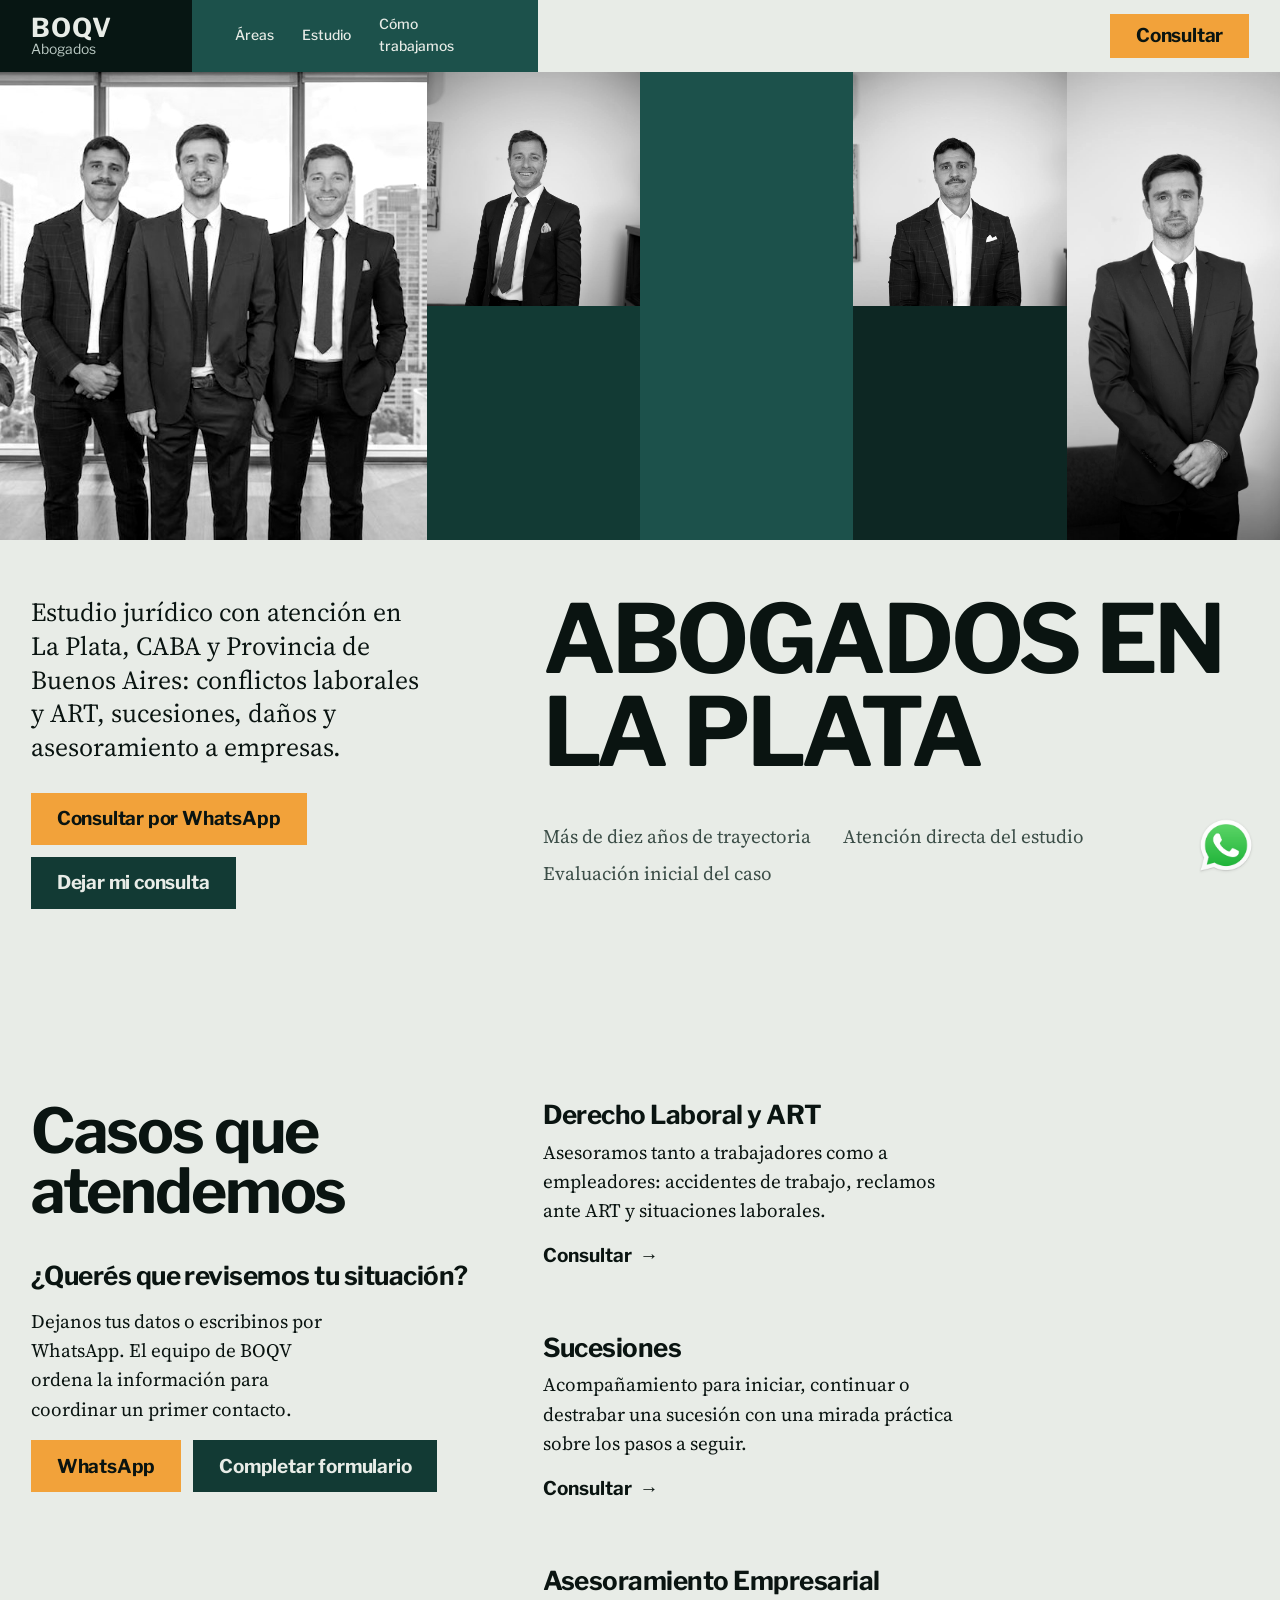
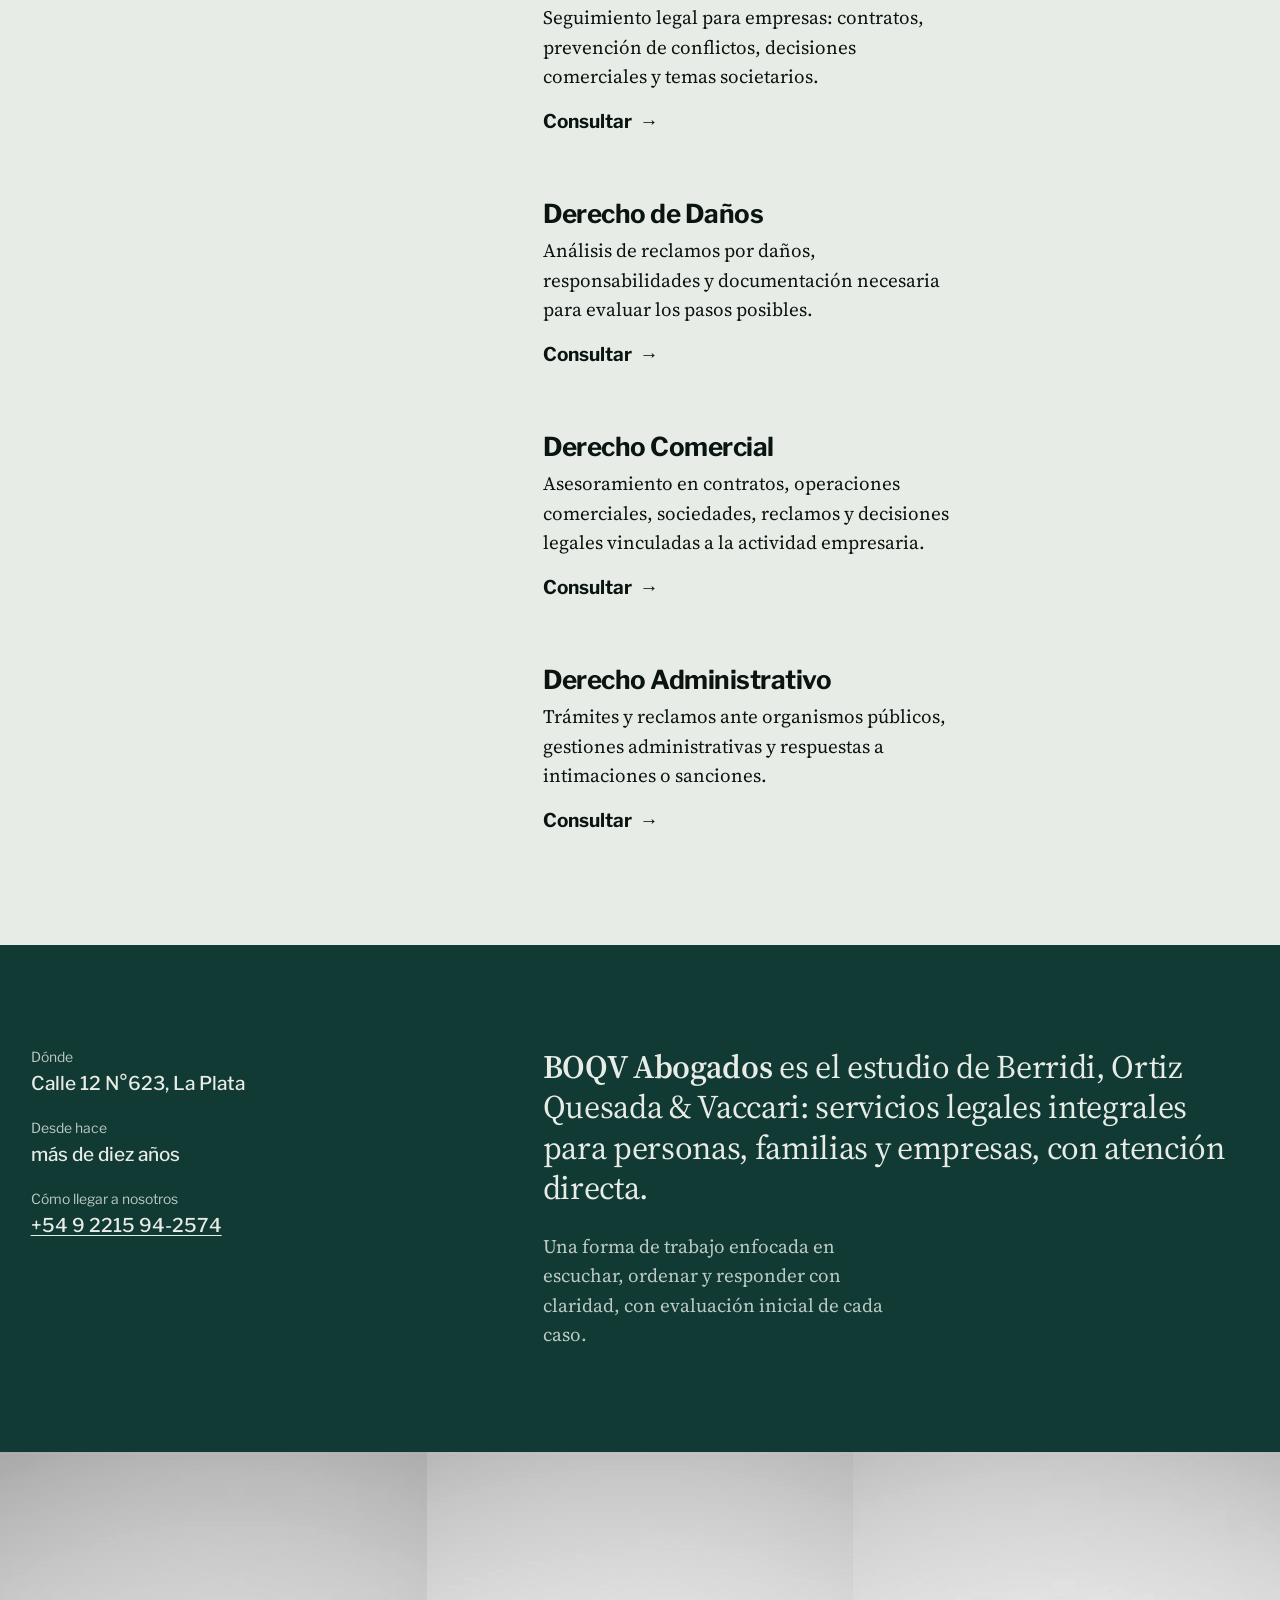
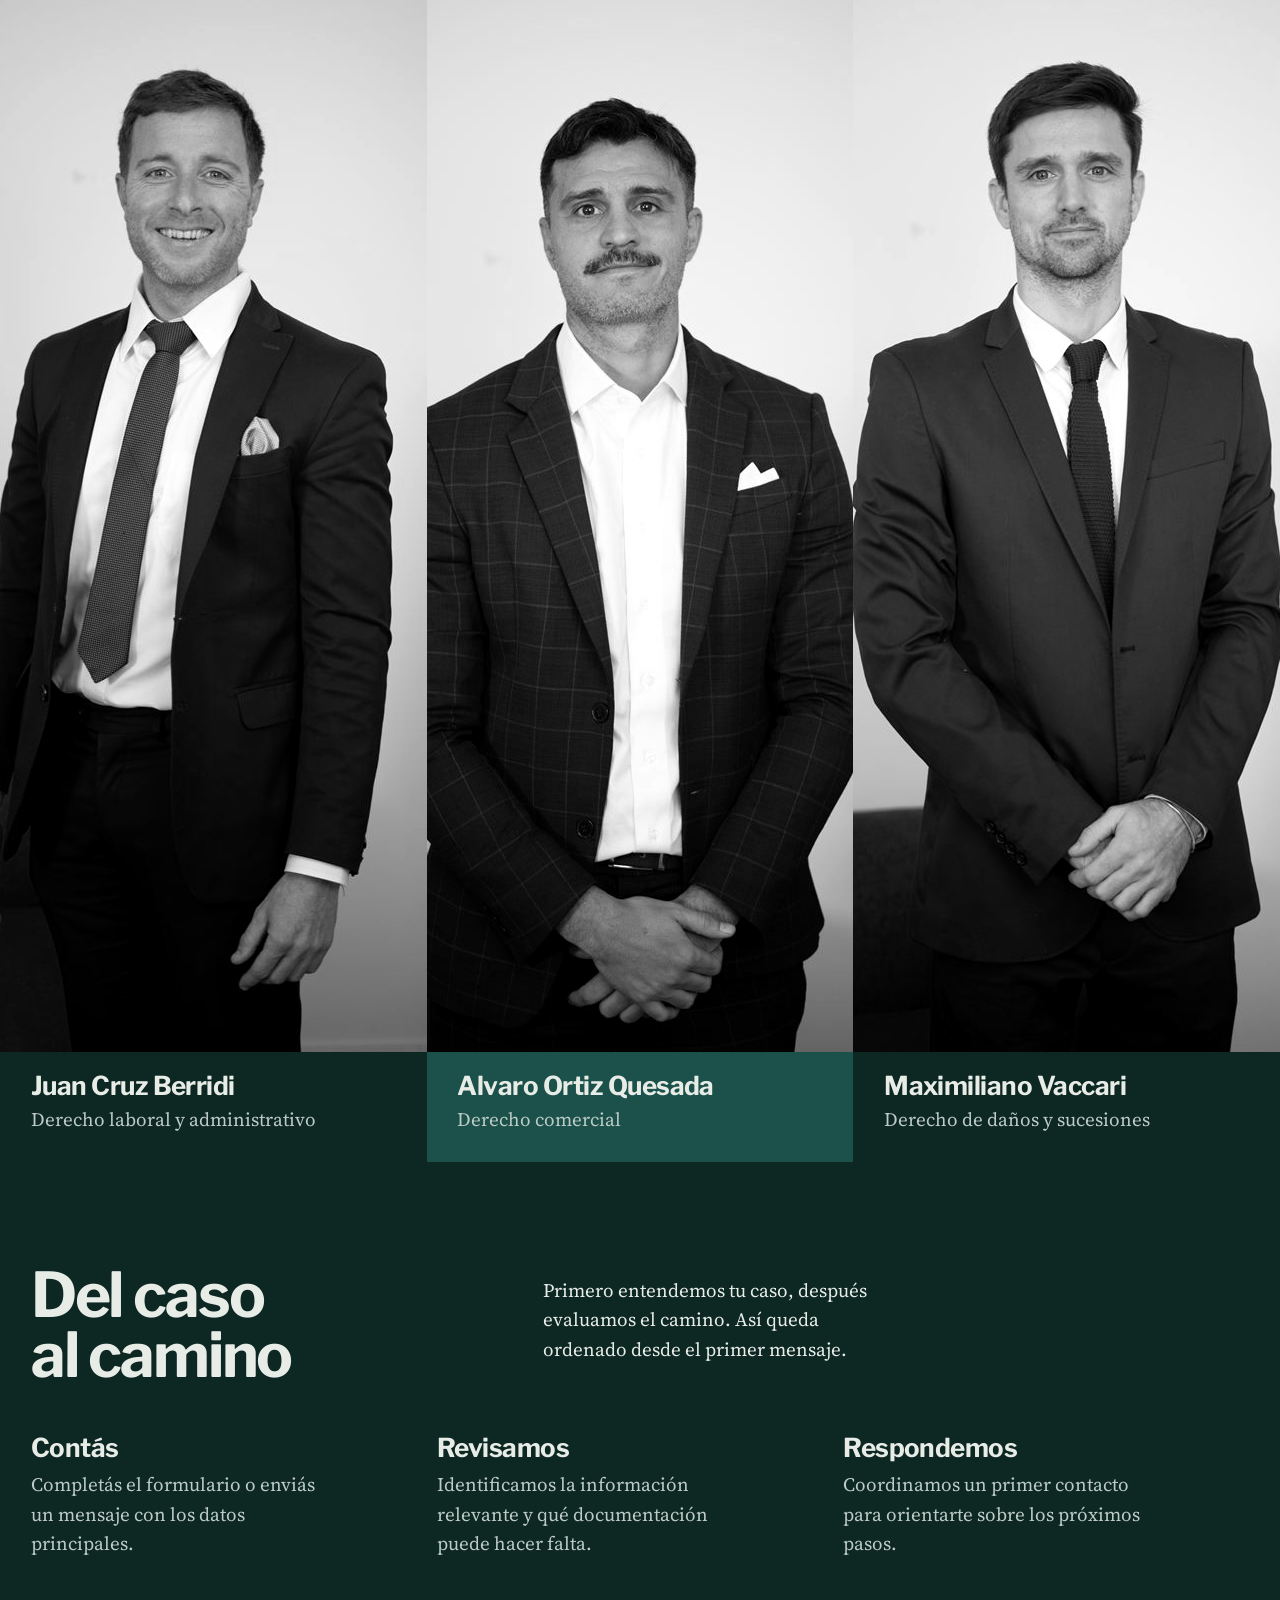
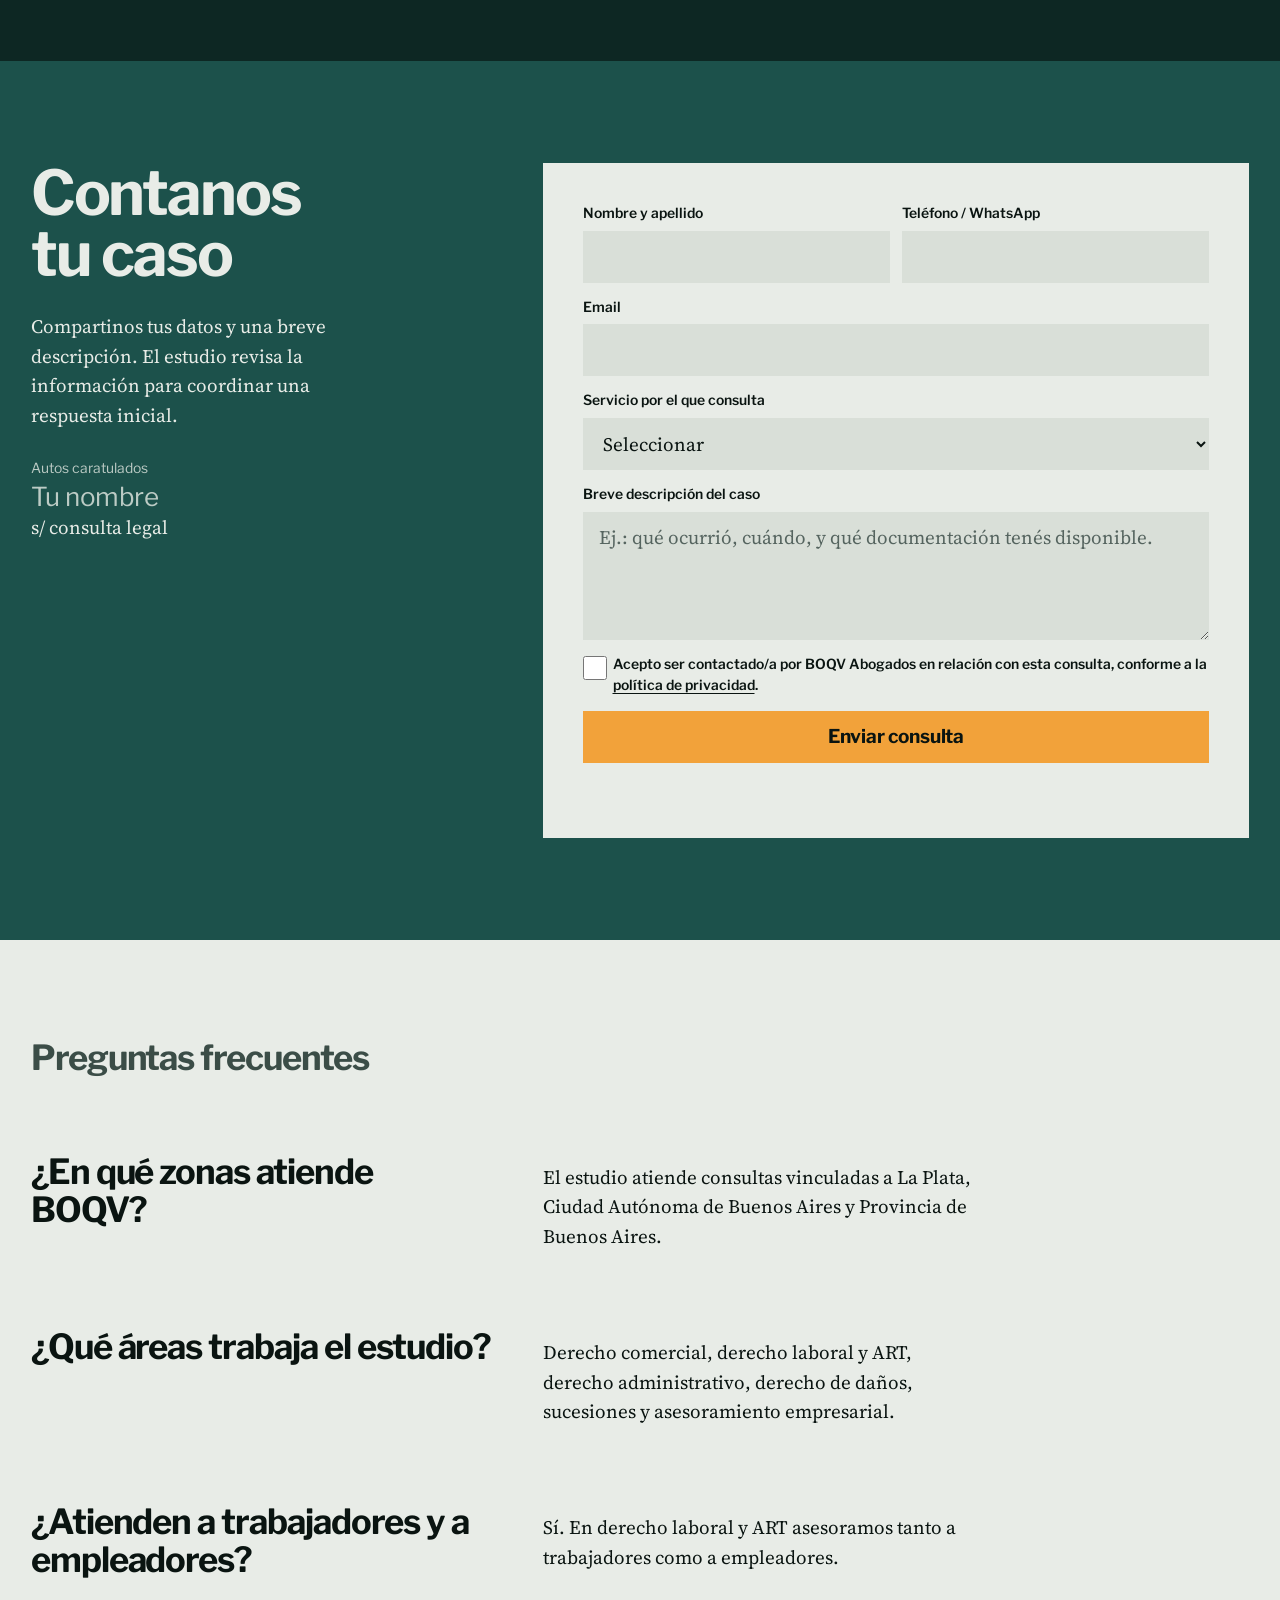
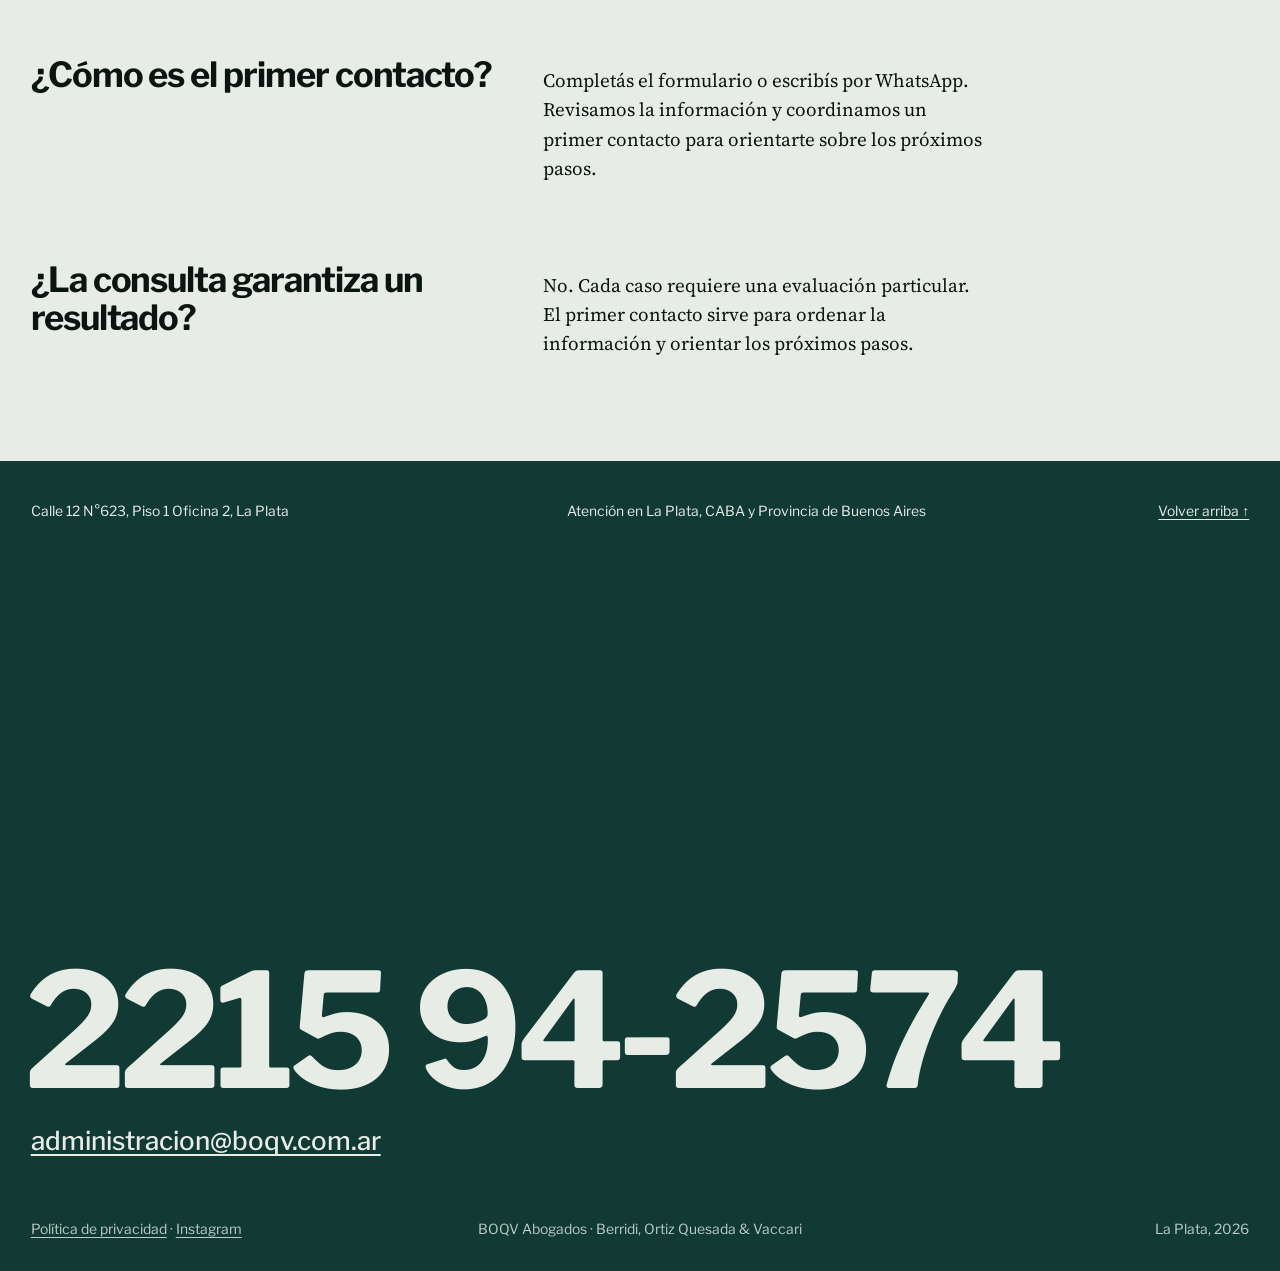
==== commit c9d9409f: "Quitar el diagrama de cuadrados de 'Cómo trabajamos' Se deja el título, la frase y los tres pasos en" ====
--- a/index.html
+++ b/index.html
@@ -407,8 +407,6 @@
             ordenado desde el primer mensaje.
           </p>
         </div>
-        <svg class="flow__svg flow__svg--h" viewBox="0 0 1200 270" role="img" aria-label="Del caso desordenado a un camino claro" focusable="false"><rect x="126" y="39" width="12" height="12" fill="#8fb1aa"/><rect x="253" y="19" width="12" height="12" fill="#5d8a82"/><rect x="208" y="94" width="12" height="12" fill="#8fb1aa"/><rect x="23" y="131" width="12" height="12" fill="#5d8a82"/><rect x="15" y="112" width="12" height="12" fill="#8fb1aa"/><rect x="27" y="23" width="12" height="12" fill="#5d8a82"/><rect x="165" y="213" width="12" height="12" fill="#8fb1aa"/><rect x="48" y="58" width="12" height="12" fill="#5d8a82"/><rect x="243" y="245" width="12" height="12" fill="#8fb1aa"/><rect x="224" y="102" width="12" height="12" fill="#5d8a82"/><rect x="379" y="12" width="12" height="12" fill="#8fb1aa"/><rect x="333" y="75" width="12" height="12" fill="#5d8a82"/><rect x="56" y="30" width="12" height="12" fill="#8fb1aa"/><rect x="120" y="211" width="12" height="12" fill="#5d8a82"/><rect x="70" y="150" width="12" height="12" fill="#8fb1aa"/><rect x="248" y="96" width="12" height="12" fill="#5d8a82"/><rect x="213" y="16" width="12" height="12" fill="#8fb1aa"/><rect x="23" y="53" width="12" height="12" fill="#5d8a82"/><rect x="264" y="110" width="12" height="12" fill="#8fb1aa"/><rect x="122" y="151" width="12" height="12" fill="#5d8a82"/><rect x="176" y="77" width="12" height="12" fill="#8fb1aa"/><rect x="308" y="180" width="12" height="12" fill="#5d8a82"/><rect x="95" y="148" width="12" height="12" fill="#8fb1aa"/><rect x="204" y="226" width="12" height="12" fill="#5d8a82"/><rect x="283" y="74" width="12" height="12" fill="#8fb1aa"/><rect x="380" y="30" width="12" height="12" fill="#5d8a82"/><rect x="162" y="195" width="12" height="12" fill="#8fb1aa"/><rect x="59" y="126" width="12" height="12" fill="#5d8a82"/><rect x="15" y="172" width="12" height="12" fill="#8fb1aa"/><rect x="297" y="148" width="12" height="12" fill="#5d8a82"/><rect x="340" y="81" width="12" height="12" fill="#8fb1aa"/><rect x="270" y="153" width="12" height="12" fill="#5d8a82"/><rect x="225" y="118" width="12" height="12" fill="#8fb1aa"/><rect x="326" y="244" width="12" height="12" fill="#5d8a82"/><rect x="184" y="171" width="12" height="12" fill="#8fb1aa"/><rect x="24" y="181" width="12" height="12" fill="#5d8a82"/><rect x="251" y="256" width="12" height="12" fill="#8fb1aa"/><rect x="319" y="73" width="12" height="12" fill="#5d8a82"/><rect x="150" y="173" width="12" height="12" fill="#8fb1aa"/><rect x="9" y="119" width="12" height="12" fill="#5d8a82"/><rect x="400" y="113" width="12" height="12" fill="#bccbc5"/><rect x="400" y="129" width="12" height="12" fill="#bccbc5"/><rect x="400" y="145" width="12" height="12" fill="#bccbc5"/><rect x="416" y="113" width="12" height="12" fill="#bccbc5"/><rect x="416" y="129" width="12" height="12" fill="#bccbc5"/><rect x="416" y="145" width="12" height="12" fill="#bccbc5"/><rect x="432" y="113" width="12" height="12" fill="#bccbc5"/><rect x="432" y="129" width="12" height="12" fill="#bccbc5"/><rect x="432" y="145" width="12" height="12" fill="#bccbc5"/><rect x="448" y="113" width="12" height="12" fill="#bccbc5"/><rect x="448" y="129" width="12" height="12" fill="#bccbc5"/><rect x="448" y="145" width="12" height="12" fill="#bccbc5"/><rect x="464" y="113" width="12" height="12" fill="#bccbc5"/><rect x="464" y="129" width="12" height="12" fill="#bccbc5"/><rect x="464" y="145" width="12" height="12" fill="#bccbc5"/><rect x="480" y="113" width="12" height="12" fill="#bccbc5"/><rect x="480" y="129" width="12" height="12" fill="#bccbc5"/><rect x="480" y="145" width="12" height="12" fill="#bccbc5"/><rect x="496" y="113" width="12" height="12" fill="#bccbc5"/><rect x="496" y="129" width="12" height="12" fill="#bccbc5"/><rect x="496" y="145" width="12" height="12" fill="#bccbc5"/><rect x="512" y="113" width="12" height="12" fill="#bccbc5"/><rect x="512" y="129" width="12" height="12" fill="#bccbc5"/><rect x="512" y="145" width="12" height="12" fill="#bccbc5"/><rect x="528" y="113" width="12" height="12" fill="#bccbc5"/><rect x="528" y="129" width="12" height="12" fill="#bccbc5"/><rect x="528" y="145" width="12" height="12" fill="#bccbc5"/><rect x="544" y="113" width="12" height="12" fill="#bccbc5"/><rect x="544" y="129" width="12" height="12" fill="#bccbc5"/><rect x="544" y="145" width="12" height="12" fill="#bccbc5"/><rect x="560" y="113" width="12" height="12" fill="#bccbc5"/><rect x="560" y="129" width="12" height="12" fill="#bccbc5"/><rect x="560" y="145" width="12" height="12" fill="#bccbc5"/><rect x="576" y="113" width="12" height="12" fill="#bccbc5"/><rect x="576" y="129" width="12" height="12" fill="#bccbc5"/><rect x="576" y="145" width="12" height="12" fill="#bccbc5"/><rect x="592" y="113" width="12" height="12" fill="#bccbc5"/><rect x="592" y="129" width="12" height="12" fill="#bccbc5"/><rect x="592" y="145" width="12" height="12" fill="#bccbc5"/><rect x="608" y="113" width="12" height="12" fill="#bccbc5"/><rect x="608" y="129" width="12" height="12" fill="#bccbc5"/><rect x="608" y="145" width="12" height="12" fill="#bccbc5"/><rect x="624" y="113" width="12" height="12" fill="#bccbc5"/><rect x="624" y="129" width="12" height="12" fill="#bccbc5"/><rect x="624" y="145" width="12" height="12" fill="#bccbc5"/><rect x="640" y="113" width="12" height="12" fill="#bccbc5"/><rect x="640" y="129" width="12" height="12" fill="#bccbc5"/><rect x="640" y="145" width="12" height="12" fill="#bccbc5"/><rect x="656" y="113" width="12" height="12" fill="#bccbc5"/><rect x="656" y="129" width="12" height="12" fill="#bccbc5"/><rect x="656" y="145" width="12" height="12" fill="#bccbc5"/><rect x="672" y="113" width="12" height="12" fill="#bccbc5"/><rect x="672" y="129" width="12" height="12" fill="#bccbc5"/><rect x="672" y="145" width="12" height="12" fill="#bccbc5"/><rect x="688" y="113" width="12" height="12" fill="#bccbc5"/><rect x="688" y="129" width="12" height="12" fill="#bccbc5"/><rect x="688" y="145" width="12" height="12" fill="#bccbc5"/><rect x="704" y="113" width="12" height="12" fill="#bccbc5"/><rect x="704" y="129" width="12" height="12" fill="#bccbc5"/><rect x="704" y="145" width="12" height="12" fill="#bccbc5"/><rect x="720" y="113" width="12" height="12" fill="#bccbc5"/><rect x="720" y="129" width="12" height="12" fill="#bccbc5"/><rect x="720" y="145" width="12" height="12" fill="#bccbc5"/><rect x="736" y="113" width="12" height="12" fill="#bccbc5"/><rect x="736" y="129" width="12" height="12" fill="#bccbc5"/><rect x="736" y="145" width="12" height="12" fill="#bccbc5"/><rect x="752" y="113" width="12" height="12" fill="#bccbc5"/><rect x="752" y="129" width="12" height="12" fill="#bccbc5"/><rect x="752" y="145" width="12" height="12" fill="#bccbc5"/><rect x="768" y="113" width="12" height="12" fill="#bccbc5"/><rect x="768" y="129" width="12" height="12" fill="#bccbc5"/><rect x="768" y="145" width="12" height="12" fill="#bccbc5"/><rect x="800" y="0" width="12" height="12" fill="#f2a23a"/><rect x="843" y="0" width="12" height="12" fill="#f2a23a"/><rect x="886" y="0" width="12" height="12" fill="#f2a23a"/><rect x="929" y="0" width="12" height="12" fill="#f2a23a"/><rect x="972" y="0" width="12" height="12" fill="#f2a23a"/><rect x="1016" y="0" width="12" height="12" fill="#f2a23a"/><rect x="1059" y="0" width="12" height="12" fill="#f2a23a"/><rect x="1102" y="0" width="12" height="12" fill="#f2a23a"/><rect x="1145" y="0" width="12" height="12" fill="#f2a23a"/><rect x="1188" y="0" width="12" height="12" fill="#f2a23a"/><rect x="800" y="86" width="12" height="12" fill="#f2a23a"/><rect x="843" y="86" width="12" height="12" fill="#f2a23a"/><rect x="886" y="86" width="12" height="12" fill="#f2a23a"/><rect x="929" y="86" width="12" height="12" fill="#f2a23a"/><rect x="972" y="86" width="12" height="12" fill="#f2a23a"/><rect x="1016" y="86" width="12" height="12" fill="#f2a23a"/><rect x="1059" y="86" width="12" height="12" fill="#f2a23a"/><rect x="1102" y="86" width="12" height="12" fill="#f2a23a"/><rect x="1145" y="86" width="12" height="12" fill="#f2a23a"/><rect x="1188" y="86" width="12" height="12" fill="#f2a23a"/><rect x="800" y="172" width="12" height="12" fill="#f2a23a"/><rect x="843" y="172" width="12" height="12" fill="#f2a23a"/><rect x="886" y="172" width="12" height="12" fill="#f2a23a"/><rect x="929" y="172" width="12" height="12" fill="#f2a23a"/><rect x="972" y="172" width="12" height="12" fill="#f2a23a"/><rect x="1016" y="172" width="12" height="12" fill="#f2a23a"/><rect x="1059" y="172" width="12" height="12" fill="#f2a23a"/><rect x="1102" y="172" width="12" height="12" fill="#f2a23a"/><rect x="1145" y="172" width="12" height="12" fill="#f2a23a"/><rect x="1188" y="172" width="12" height="12" fill="#f2a23a"/><rect x="800" y="258" width="12" height="12" fill="#f2a23a"/><rect x="843" y="258" width="12" height="12" fill="#f2a23a"/><rect x="886" y="258" width="12" height="12" fill="#f2a23a"/><rect x="929" y="258" width="12" height="12" fill="#f2a23a"/><rect x="972" y="258" width="12" height="12" fill="#f2a23a"/><rect x="1016" y="258" width="12" height="12" fill="#f2a23a"/><rect x="1059" y="258" width="12" height="12" fill="#f2a23a"/><rect x="1102" y="258" width="12" height="12" fill="#f2a23a"/><rect x="1145" y="258" width="12" height="12" fill="#f2a23a"/><rect x="1188" y="258" width="12" height="12" fill="#f2a23a"/></svg>
-        <svg class="flow__svg flow__svg--v" viewBox="0 0 300 420" role="img" aria-label="Del caso desordenado a un camino claro" focusable="false"><rect x="34" y="22" width="12" height="12" fill="#8fb1aa"/><rect x="221" y="8" width="12" height="12" fill="#5d8a82"/><rect x="71" y="17" width="12" height="12" fill="#8fb1aa"/><rect x="251" y="50" width="12" height="12" fill="#5d8a82"/><rect x="129" y="10" width="12" height="12" fill="#8fb1aa"/><rect x="254" y="70" width="12" height="12" fill="#5d8a82"/><rect x="249" y="105" width="12" height="12" fill="#8fb1aa"/><rect x="120" y="36" width="12" height="12" fill="#5d8a82"/><rect x="255" y="46" width="12" height="12" fill="#8fb1aa"/><rect x="43" y="123" width="12" height="12" fill="#5d8a82"/><rect x="67" y="23" width="12" height="12" fill="#8fb1aa"/><rect x="140" y="30" width="12" height="12" fill="#5d8a82"/><rect x="76" y="75" width="12" height="12" fill="#8fb1aa"/><rect x="121" y="1" width="12" height="12" fill="#5d8a82"/><rect x="163" y="47" width="12" height="12" fill="#8fb1aa"/><rect x="199" y="122" width="12" height="12" fill="#5d8a82"/><rect x="178" y="66" width="12" height="12" fill="#8fb1aa"/><rect x="16" y="87" width="12" height="12" fill="#5d8a82"/><rect x="225" y="115" width="12" height="12" fill="#8fb1aa"/><rect x="230" y="112" width="12" height="12" fill="#5d8a82"/><rect x="115" y="50" width="12" height="12" fill="#8fb1aa"/><rect x="183" y="13" width="12" height="12" fill="#5d8a82"/><rect x="19" y="8" width="12" height="12" fill="#8fb1aa"/><rect x="47" y="27" width="12" height="12" fill="#5d8a82"/><rect x="15" y="44" width="12" height="12" fill="#8fb1aa"/><rect x="44" y="0" width="12" height="12" fill="#5d8a82"/><rect x="105" y="13" width="12" height="12" fill="#8fb1aa"/><rect x="252" y="3" width="12" height="12" fill="#5d8a82"/><rect x="43" y="79" width="12" height="12" fill="#8fb1aa"/><rect x="100" y="32" width="12" height="12" fill="#5d8a82"/><rect x="35" y="47" width="12" height="12" fill="#8fb1aa"/><rect x="286" y="109" width="12" height="12" fill="#5d8a82"/><rect x="139" y="60" width="12" height="12" fill="#8fb1aa"/><rect x="29" y="11" width="12" height="12" fill="#5d8a82"/><rect x="76" y="44" width="12" height="12" fill="#8fb1aa"/><rect x="46" y="106" width="12" height="12" fill="#5d8a82"/><rect x="274" y="3" width="12" height="12" fill="#8fb1aa"/><rect x="42" y="68" width="12" height="12" fill="#5d8a82"/><rect x="8" y="70" width="12" height="12" fill="#8fb1aa"/><rect x="282" y="68" width="12" height="12" fill="#5d8a82"/><rect x="128" y="140" width="12" height="12" fill="#bccbc5"/><rect x="144" y="140" width="12" height="12" fill="#bccbc5"/><rect x="160" y="140" width="12" height="12" fill="#bccbc5"/><rect x="128" y="156" width="12" height="12" fill="#bccbc5"/><rect x="144" y="156" width="12" height="12" fill="#bccbc5"/><rect x="160" y="156" width="12" height="12" fill="#bccbc5"/><rect x="128" y="172" width="12" height="12" fill="#bccbc5"/><rect x="144" y="172" width="12" height="12" fill="#bccbc5"/><rect x="160" y="172" width="12" height="12" fill="#bccbc5"/><rect x="128" y="188" width="12" height="12" fill="#bccbc5"/><rect x="144" y="188" width="12" height="12" fill="#bccbc5"/><rect x="160" y="188" width="12" height="12" fill="#bccbc5"/><rect x="128" y="204" width="12" height="12" fill="#bccbc5"/><rect x="144" y="204" width="12" height="12" fill="#bccbc5"/><rect x="160" y="204" width="12" height="12" fill="#bccbc5"/><rect x="128" y="220" width="12" height="12" fill="#bccbc5"/><rect x="144" y="220" width="12" height="12" fill="#bccbc5"/><rect x="160" y="220" width="12" height="12" fill="#bccbc5"/><rect x="128" y="236" width="12" height="12" fill="#bccbc5"/><rect x="144" y="236" width="12" height="12" fill="#bccbc5"/><rect x="160" y="236" width="12" height="12" fill="#bccbc5"/><rect x="128" y="252" width="12" height="12" fill="#bccbc5"/><rect x="144" y="252" width="12" height="12" fill="#bccbc5"/><rect x="160" y="252" width="12" height="12" fill="#bccbc5"/><rect x="0" y="280" width="12" height="12" fill="#f2a23a"/><rect x="0" y="294" width="12" height="12" fill="#f2a23a"/><rect x="0" y="308" width="12" height="12" fill="#f2a23a"/><rect x="0" y="323" width="12" height="12" fill="#f2a23a"/><rect x="0" y="337" width="12" height="12" fill="#f2a23a"/><rect x="0" y="351" width="12" height="12" fill="#f2a23a"/><rect x="0" y="365" width="12" height="12" fill="#f2a23a"/><rect x="0" y="380" width="12" height="12" fill="#f2a23a"/><rect x="0" y="394" width="12" height="12" fill="#f2a23a"/><rect x="0" y="408" width="12" height="12" fill="#f2a23a"/><rect x="96" y="280" width="12" height="12" fill="#f2a23a"/><rect x="96" y="294" width="12" height="12" fill="#f2a23a"/><rect x="96" y="308" width="12" height="12" fill="#f2a23a"/><rect x="96" y="323" width="12" height="12" fill="#f2a23a"/><rect x="96" y="337" width="12" height="12" fill="#f2a23a"/><rect x="96" y="351" width="12" height="12" fill="#f2a23a"/><rect x="96" y="365" width="12" height="12" fill="#f2a23a"/><rect x="96" y="380" width="12" height="12" fill="#f2a23a"/><rect x="96" y="394" width="12" height="12" fill="#f2a23a"/><rect x="96" y="408" width="12" height="12" fill="#f2a23a"/><rect x="192" y="280" width="12" height="12" fill="#f2a23a"/><rect x="192" y="294" width="12" height="12" fill="#f2a23a"/><rect x="192" y="308" width="12" height="12" fill="#f2a23a"/><rect x="192" y="323" width="12" height="12" fill="#f2a23a"/><rect x="192" y="337" width="12" height="12" fill="#f2a23a"/><rect x="192" y="351" width="12" height="12" fill="#f2a23a"/><rect x="192" y="365" width="12" height="12" fill="#f2a23a"/><rect x="192" y="380" width="12" height="12" fill="#f2a23a"/><rect x="192" y="394" width="12" height="12" fill="#f2a23a"/><rect x="192" y="408" width="12" height="12" fill="#f2a23a"/><rect x="288" y="280" width="12" height="12" fill="#f2a23a"/><rect x="288" y="294" width="12" height="12" fill="#f2a23a"/><rect x="288" y="308" width="12" height="12" fill="#f2a23a"/><rect x="288" y="323" width="12" height="12" fill="#f2a23a"/><rect x="288" y="337" width="12" height="12" fill="#f2a23a"/><rect x="288" y="351" width="12" height="12" fill="#f2a23a"/><rect x="288" y="365" width="12" height="12" fill="#f2a23a"/><rect x="288" y="380" width="12" height="12" fill="#f2a23a"/><rect x="288" y="394" width="12" height="12" fill="#f2a23a"/><rect x="288" y="408" width="12" height="12" fill="#f2a23a"/></svg>
         <ol class="flow__steps">
           <li>
             <h3>Contás</h3>
--- a/styles.css
+++ b/styles.css
@@ -201,8 +201,6 @@
 .flow__text { display: grid; grid-template-columns: var(--axis) 1fr; align-items: start; }
 .flow__text h2 { max-width: 8ch; }
 .flow__text p { max-width: 36ch; padding-top: 0.6em; }
-.flow__svg { display: block; width: 100%; height: auto; }
-.flow__svg--v { display: none; }
 .flow__steps { display: grid; grid-template-columns: repeat(3, 1fr); }
 .flow__steps li { display: grid; gap: 8px; padding-right: 32px; align-content: start; }
 .flow__steps p { color: var(--on-dark-soft); max-width: 30ch; }
@@ -367,8 +365,6 @@
   .trio__item { display: grid; grid-template-columns: 38% 1fr; align-items: stretch; }
   .trio__item img { aspect-ratio: auto; height: 100%; min-height: 200px; }
   .trio__cap { align-content: end; padding: 16px; }
-  .flow__svg--h { display: none; }
-  .flow__svg--v { display: block; max-width: 300px; }
   .flow__steps { grid-template-columns: 1fr; gap: 24px; }
   .lead-form { grid-template-columns: 1fr; padding: 24px 16px; margin-inline: calc(var(--m) * -1); max-width: none; }
   .art-fields { grid-template-columns: 1fr; }
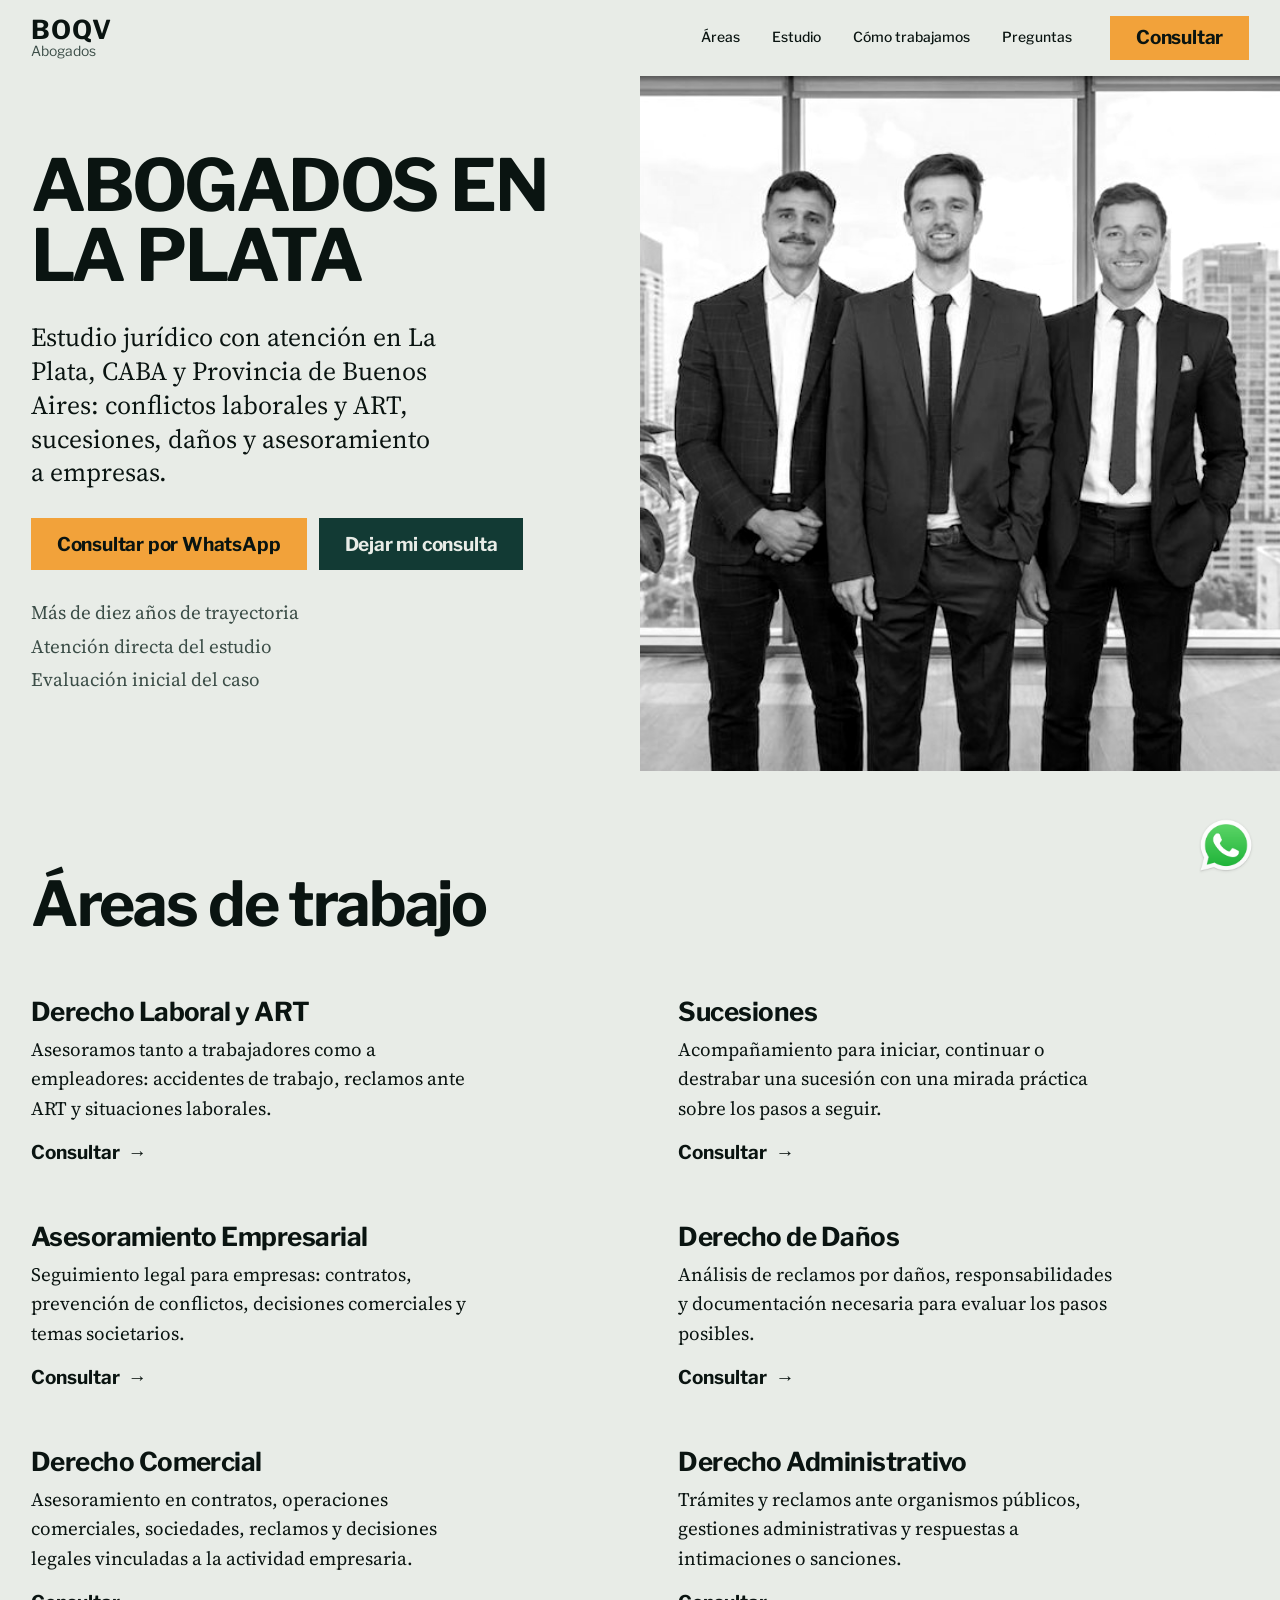
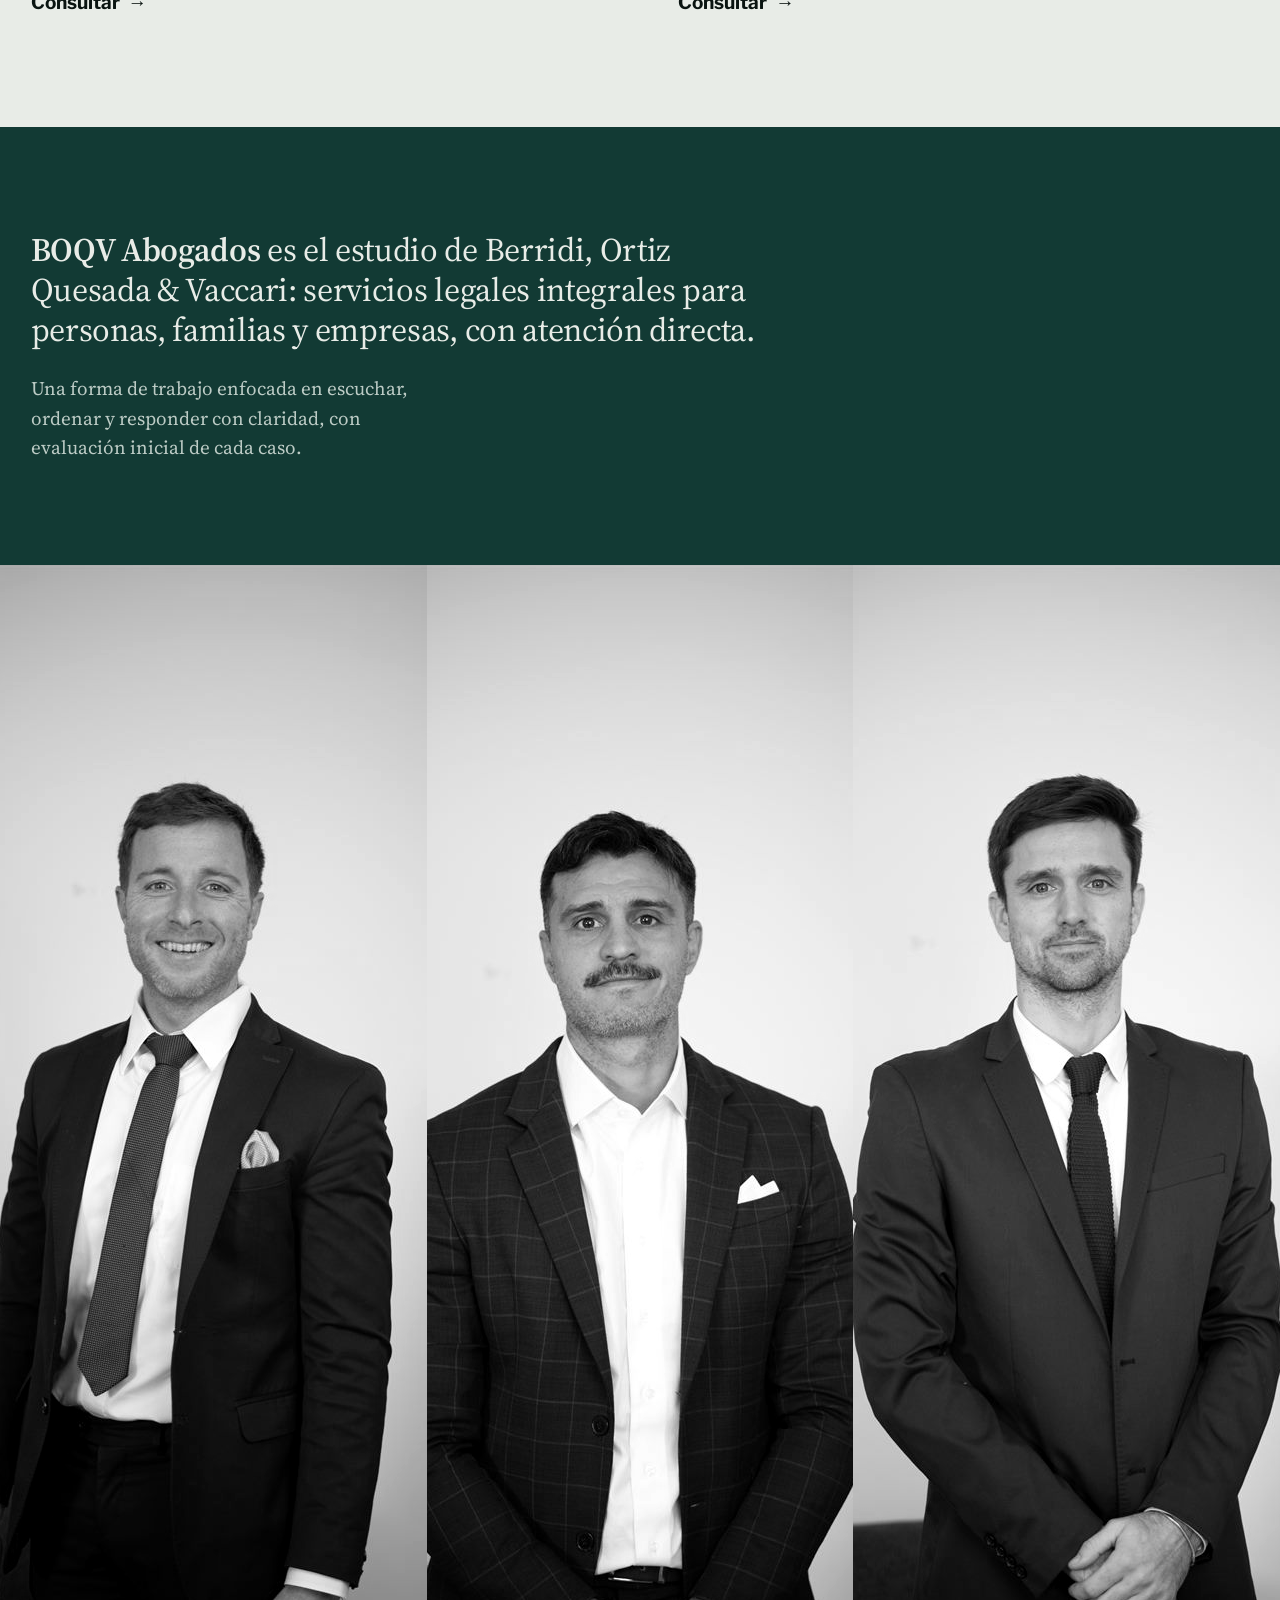
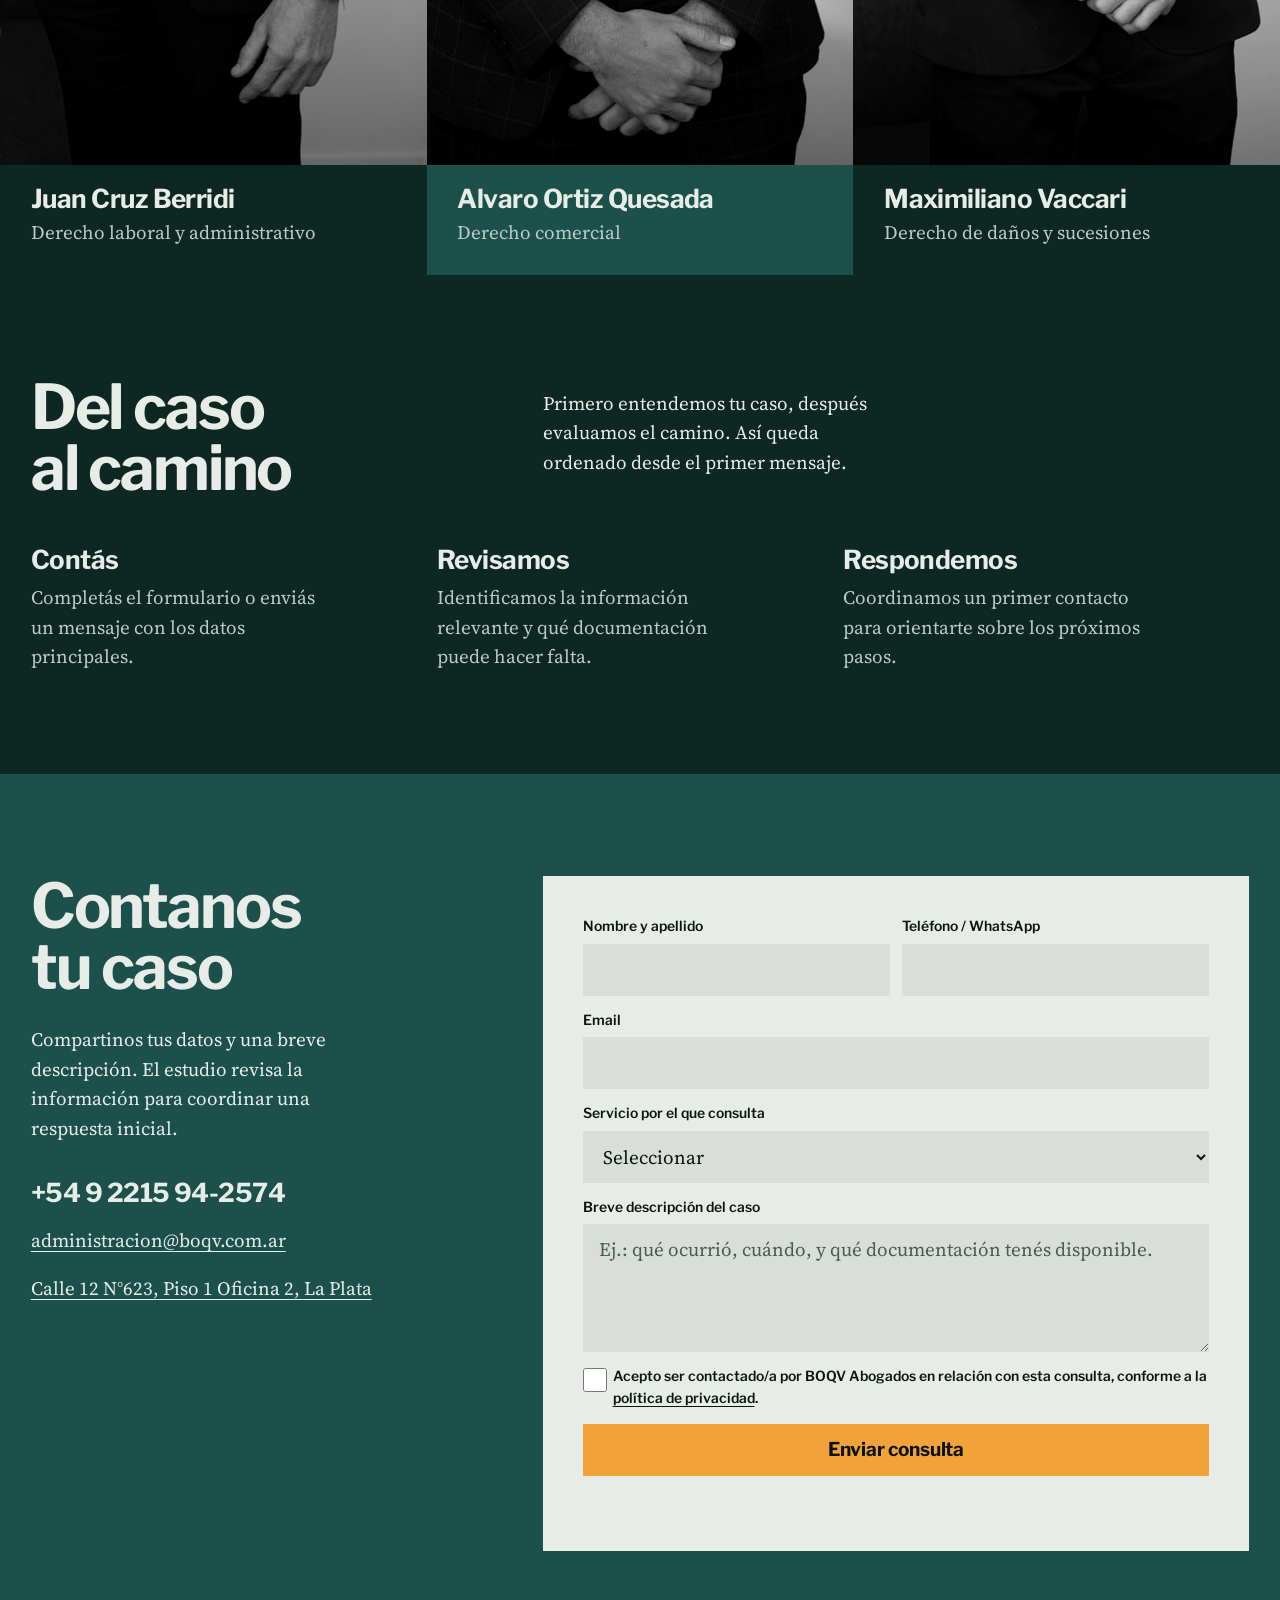
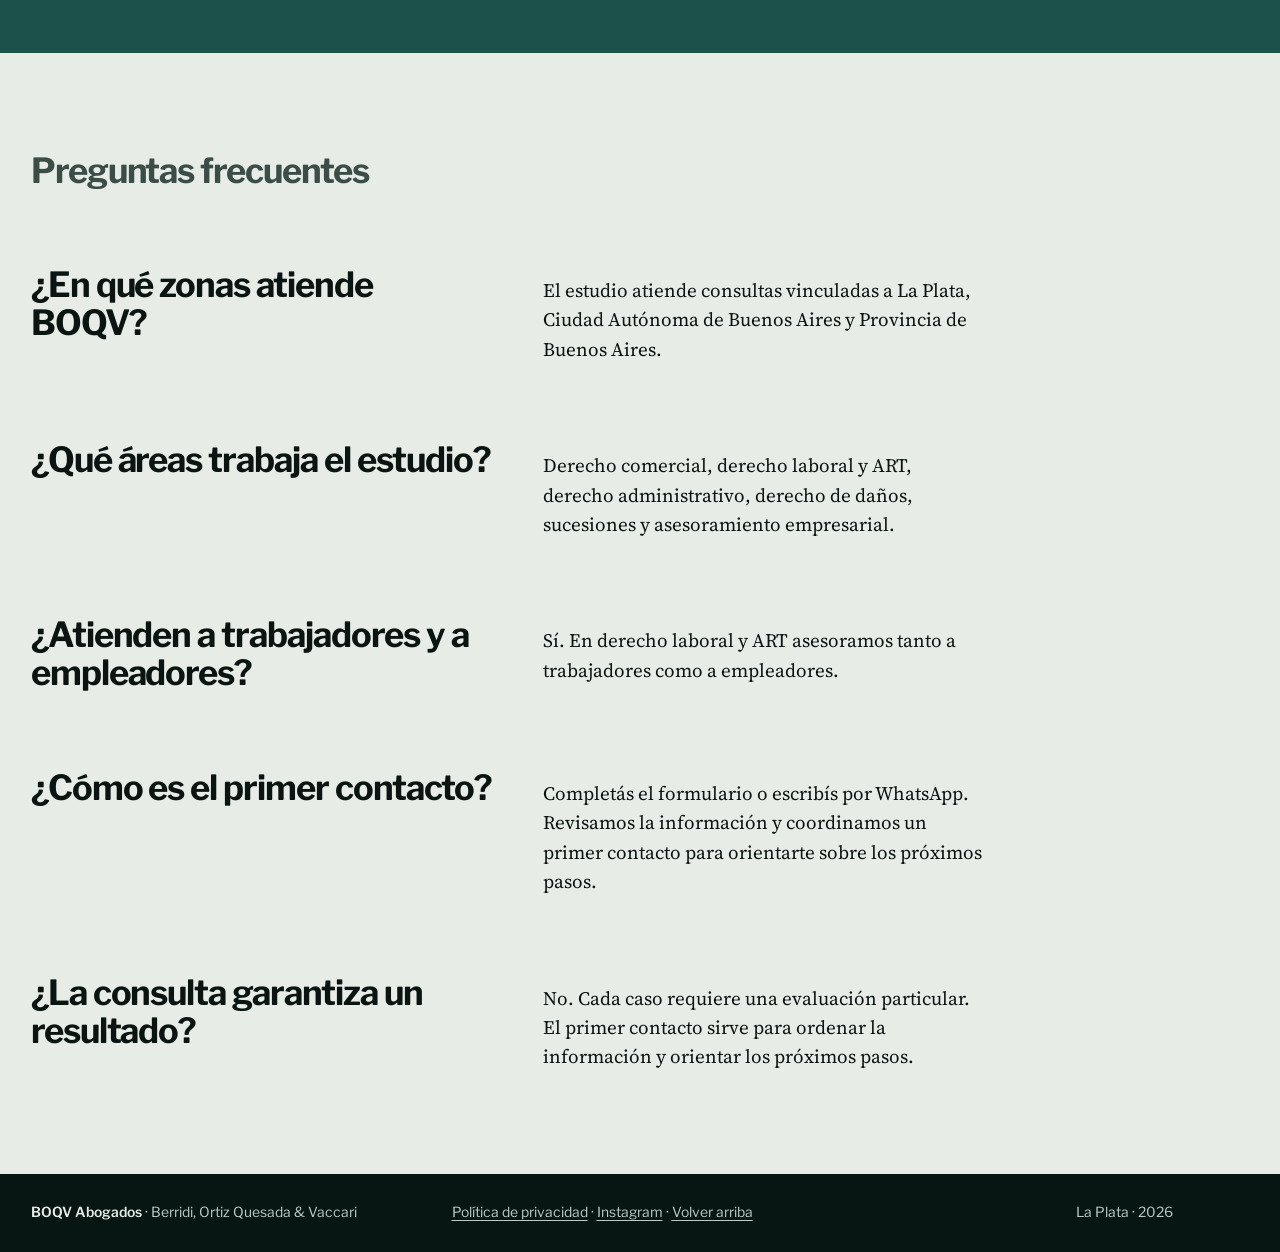
==== commit 2daf4eea: "Simplificar la página: portada con foto grande, pie compacto y accesibilidad Crítica de diseño y aud" ====
--- a/index.html
+++ b/index.html
@@ -49,7 +49,7 @@
     <link rel="preconnect" href="https://fonts.googleapis.com" />
     <link rel="preconnect" href="https://fonts.gstatic.com" crossorigin />
     <link href="https://fonts.googleapis.com/css2?family=Libre+Franklin:wght@400;500;600;700&family=Source+Serif+4:ital,wght@0,400;0,600;1,400&display=swap" rel="stylesheet" />
-    <link rel="stylesheet" href="styles.css?v=20261025-2" />
+    <link rel="stylesheet" href="styles.css?v=20261025-3" />
     <!-- Google Tag Manager -->
     <script>
       (function(w,d,s,l,i){w[l]=w[l]||[];w[l].push({'gtm.start':
@@ -251,6 +251,7 @@
     <noscript><iframe src="https://www.googletagmanager.com/ns.html?id=GTM-T2SK7KFD"
     height="0" width="0" style="display:none;visibility:hidden"></iframe></noscript>
     <!-- End Google Tag Manager (noscript) -->
+    <a class="skip" href="#contenido">Saltar al contenido</a>
     <header class="site-header" aria-label="Encabezado principal">
       <a class="brand" href="#inicio" aria-label="BOQV Abogados, inicio">
         <span class="brand__name">BOQV</span>
@@ -260,58 +261,34 @@
         <a href="#servicios">Áreas</a>
         <a href="#equipo">Estudio</a>
         <a href="#proceso">Cómo trabajamos</a>
+        <a href="#faq">Preguntas</a>
       </nav>
       <a class="header-cta btn btn-primary" href="#consulta">Consultar</a>
     </header>
     <main id="inicio">
-      <section class="hero" aria-label="Presentación">
-        <div class="mosaic" aria-hidden="false">
-          <img class="m m--a" src="assets/hero.jpg" alt="Los tres abogados de BOQV en su estudio" width="784" height="607" />
-          <img class="m m--b" src="assets/juan-cruz-berridi.jpg" alt="Juan Cruz Berridi" width="800" height="1200" />
-          <span class="m m--c" aria-hidden="true"></span>
-          <span class="m m--d" aria-hidden="true"></span>
-          <img class="m m--e" src="assets/alvaro-ortiz-quesada.jpg" alt="Alvaro Ortiz Quesada" width="800" height="1200" />
-          <span class="m m--g" aria-hidden="true"></span>
-          <img class="m m--f" src="assets/maximiliano-vaccari.jpg" alt="Maximiliano Vaccari" width="800" height="1200" />
+      <section class="hero" id="contenido" tabindex="-1" aria-label="Presentación">
+        <div class="hero__text">
+          <h1 class="title"><span class="title__line"><span>Abogados en</span></span> <span class="title__line"><span>La Plata</span></span></h1>
+          <p class="hero__lead">
+            Estudio jurídico con atención en La Plata, CABA y Provincia de
+            Buenos Aires: conflictos laborales y ART, sucesiones, daños y
+            asesoramiento a empresas.
+          </p>
+          <div class="hero__actions" aria-label="Acciones principales">
+            <a class="btn btn-primary" data-whatsapp-link href="#consulta">Consultar por WhatsApp</a>
+            <a class="btn btn-secondary" href="#consulta">Dejar mi consulta</a>
+          </div>
+          <ul class="hero__facts" aria-label="Datos destacados">
+            <li>Más de diez años de trayectoria</li>
+            <li>Atención directa del estudio</li>
+            <li>Evaluación inicial del caso</li>
+          </ul>
         </div>
-        <div class="hero__body">
-          <div class="hero__side">
-            <p class="hero__lead">
-              Estudio jurídico con atención en La Plata, CABA y Provincia de
-              Buenos Aires: conflictos laborales y ART, sucesiones, daños y
-              asesoramiento a empresas.
-            </p>
-            <div class="hero__actions" aria-label="Acciones principales">
-              <a class="btn btn-primary" data-whatsapp-link href="#consulta">Consultar por WhatsApp</a>
-              <a class="btn btn-secondary" href="#consulta">Dejar mi consulta</a>
-            </div>
-          </div>
-          <div class="hero__main">
-            <h1 class="title"><span class="title__line"><span>Abogados en</span></span><span class="title__line"><span>La Plata</span></span></h1>
-            <ul class="hero__facts" aria-label="Datos destacados">
-              <li>Más de diez años de trayectoria</li>
-              <li>Atención directa del estudio</li>
-              <li>Evaluación inicial del caso</li>
-            </ul>
-          </div>
-        </div>
+        <img class="hero__photo" src="assets/hero.jpg" alt="Los tres abogados de BOQV en su estudio" width="784" height="607" />
       </section>
 
       <section id="servicios" class="areas" aria-labelledby="areas-title">
-        <div class="areas__side">
-          <h2 id="areas-title">Casos que atendemos</h2>
-          <div class="conversion-strip areas__aside">
-            <h3>¿Querés que revisemos tu situación?</h3>
-            <p>
-              Dejanos tus datos o escribinos por WhatsApp. El equipo de BOQV
-              ordena la información para coordinar un primer contacto.
-            </p>
-            <div class="hero__actions">
-              <a class="btn btn-primary" data-whatsapp-link href="#consulta">WhatsApp</a>
-              <a class="btn btn-secondary" href="#consulta">Completar formulario</a>
-            </div>
-          </div>
-        </div>
+        <h2 id="areas-title">Áreas de trabajo</h2>
         <ul class="areas__list" aria-label="Áreas de consulta">
           <li id="laboral" class="area">
             <h3>Derecho Laboral y ART</h3>
@@ -367,11 +344,6 @@
 
       <section id="equipo" class="studio" aria-labelledby="studio-title">
         <h2 id="studio-title" class="visually-hidden">El estudio</h2>
-        <dl class="studio__facts">
-          <div><dt>Dónde</dt><dd>Calle 12 N°623, La Plata</dd></div>
-          <div><dt>Desde hace</dt><dd>más de diez años</dd></div>
-          <div><dt>Cómo llegar a nosotros</dt><dd><a href="tel:+5492215942574">+54 9 2215 94-2574</a></dd></div>
-        </dl>
         <div class="studio__text">
           <p class="studio__lead">
             <strong>BOQV Abogados</strong> es el estudio de Berridi, Ortiz
@@ -430,11 +402,11 @@
             Compartinos tus datos y una breve descripción. El estudio revisa la
             información para coordinar una respuesta inicial.
           </p>
-          <div class="caratula" aria-live="polite">
-            <p class="caratula__label">Autos caratulados</p>
-            <p class="caratula__name" data-caratula-name>Tu nombre</p>
-            <p class="caratula__matter" data-caratula-matter>s/ consulta legal</p>
-          </div>
+          <address class="contact__direct">
+            <a class="contact__phone" href="tel:+5492215942574">+54 9 2215 94-2574</a>
+            <a href="mailto:administracion@boqv.com.ar">administracion@boqv.com.ar</a>
+            <a href="https://www.google.com/maps/search/?api=1&amp;query=Calle%2012%20623%20Piso%201%20Oficina%202%2C%20La%20Plata%2C%20Buenos%20Aires%2C%20Argentina" target="_blank" rel="noopener">Calle 12 N°623, Piso 1 Oficina 2, La Plata</a>
+          </address>
         </div>
         <form class="lead-form" id="leadForm" action="#" method="post">
           <input type="hidden" name="utm_source" data-param="utm_source" />
@@ -547,20 +519,9 @@
     </main>
 
     <footer class="site-footer">
-      <div class="foot__top">
-        <p>Calle 12 N°623, Piso 1 Oficina 2, La Plata</p>
-        <p>Atención en La Plata, CABA y Provincia de Buenos Aires</p>
-        <a href="#inicio">Volver arriba ↑</a>
-      </div>
-      <div class="foot__main">
-        <a class="foot__phone" href="tel:+5492215942574" aria-label="Llamar al +54 9 2215 94-2574">2215 94-2574</a>
-        <a class="foot__mail" href="mailto:administracion@boqv.com.ar">administracion@boqv.com.ar</a>
-      </div>
-      <div class="foot__meta">
-        <p><a href="privacidad.html">Política de privacidad</a> · <a href="https://www.instagram.com/estudioboqv/" target="_blank" rel="noopener">Instagram</a></p>
-        <p>BOQV Abogados · Berridi, Ortiz Quesada &amp; Vaccari</p>
-        <p>La Plata, 2026</p>
-      </div>
+      <p class="foot__name"><strong>BOQV Abogados</strong> · Berridi, Ortiz Quesada &amp; Vaccari</p>
+      <p class="foot__links"><a href="privacidad.html">Política de privacidad</a> · <a href="https://www.instagram.com/estudioboqv/" target="_blank" rel="noopener">Instagram</a> · <a href="#inicio">Volver arriba</a></p>
+      <p class="foot__city">La Plata · 2026</p>
     </footer>
     <a class="whatsapp-float" data-whatsapp-link href="#consulta" aria-label="Contactar por WhatsApp">
       <img src="assets/WhatsApp_icon.png" alt="" aria-hidden="true" />
@@ -570,6 +531,6 @@
       <a href="#consulta">Formulario</a>
     </div>
     <script src="script.js?v=20260710-4"></script>
-    <script src="ui.js?v=20261025-2" defer></script>
+    <script src="ui.js?v=20261025-3" defer></script>
   </body>
 </html>
--- a/styles.css
+++ b/styles.css
@@ -24,7 +24,7 @@
   --step-body: clamp(1.0625rem, 1rem + 0.25vw, 1.1875rem);
   --step-lead: clamp(1.25rem, 1.1rem + 0.7vw, 1.625rem);
   --step-head: clamp(2rem, 1.3rem + 3.2vw, 4rem);
-  --step-display: clamp(3rem, 7.4vw, 7.25rem);
+  --step-display: clamp(2.75rem, 5.6vw, 6rem);
 
   --sans: "Libre Franklin", "Helvetica Neue", Arial, sans-serif;
   --serif: "Source Serif 4", Georgia, "Times New Roman", serif;
@@ -53,7 +53,10 @@
 h1, h2, h3 { font-family: var(--sans); font-weight: 700; }
 h2 { font-size: var(--step-head); letter-spacing: -0.035em; line-height: 0.98; text-wrap: balance; }
 h3 { font-size: var(--step-lead); letter-spacing: -0.02em; line-height: 1.1; }
-:focus-visible { outline: 3px solid var(--gold); outline-offset: 3px; }
+:focus-visible { outline: 3px solid var(--focus, var(--ink)); outline-offset: 3px; }
+.studio, .flow, .contact { --focus: var(--gold); }
+.skip { position: absolute; left: 8px; top: -64px; z-index: 100; padding: 12px 18px; background: var(--ink); color: var(--bone); font-family: var(--sans); font-weight: 600; }
+.skip:focus { top: 8px; }
 ::selection { background: var(--gold); color: var(--ink); }
 
 /* ───────── Botones: planos, de borde recto ───────── */
@@ -79,63 +82,38 @@
 .btn-secondary:hover { background: var(--g4); transform: translateY(-2px); }
 .btn[disabled] { opacity: 0.6; cursor: progress; }
 
-/* ───────── Encabezado pegado a la banda ───────── */
+/* ───────── Encabezado ───────── */
 .site-header {
-  --brand-w: clamp(150px, 15vw, 230px);
-  display: grid;
-  grid-template-columns: var(--brand-w) calc(var(--axis) - var(--brand-w)) 1fr;
-  align-items: stretch;
-  min-height: 72px;
+  display: flex;
+  align-items: center;
+  gap: 24px;
+  padding: 16px var(--m);
   background: var(--bone);
 }
-.brand {
-  display: grid;
-  align-content: center;
-  gap: 2px;
-  padding: 0 var(--m);
-  background: var(--g1);
-  color: var(--bone);
-  line-height: 1;
-}
+.brand { display: grid; align-content: center; gap: 2px; line-height: 1; min-height: 44px; margin-right: auto; color: var(--ink); }
+#contenido:focus { outline: none; }
 .brand__name { font-family: var(--sans); font-size: var(--step-lead); font-weight: 700; letter-spacing: 0.04em; }
-.brand__sub { font-family: var(--sans); font-size: var(--step-small); font-weight: 400; color: var(--on-dark-soft); }
-.nav { display: flex; align-items: center; gap: 4px; padding: 0 var(--m); background: var(--g4); color: var(--bone); }
+.brand__sub { font-family: var(--sans); font-size: var(--step-small); font-weight: 400; color: var(--soft); }
+.nav { display: flex; align-items: center; gap: 4px; }
 .nav a {
   display: inline-flex;
   align-items: center;
   min-height: 44px;
-  padding: 0 12px;
+  padding: 0 14px;
   font-family: var(--sans);
   font-size: var(--step-small);
   font-weight: 500;
   transition: color 0.2s var(--ease);
 }
-.nav a:hover { color: var(--gold); }
-.header-cta { align-self: center; justify-self: end; margin-right: var(--m); min-height: 44px; }
-
-/* ───────── Portada: mosaico y título sobre el eje ───────── */
-.mosaic {
-  display: grid;
-  grid-template-columns: repeat(6, 1fr);
-  grid-template-rows: repeat(2, 1fr);
-  height: clamp(300px, 52svh, 560px);
-  background: var(--g1);
-}
-.m { width: 100%; height: 100%; object-fit: cover; object-position: top; filter: grayscale(1) contrast(1.05); min-height: 0; }
-.m--a { grid-column: 1 / 3; grid-row: 1 / 3; object-position: center 20%; }
-.m--b { grid-column: 3; grid-row: 1; }
-.m--c { grid-column: 3; grid-row: 2; background: var(--g3); filter: none; }
-.m--d { grid-column: 4; grid-row: 1 / 3; background: var(--g4); filter: none; }
-.m--e { grid-column: 5; grid-row: 1; }
-.m--g { grid-column: 5; grid-row: 2; background: var(--g2); filter: none; }
-.m--f { grid-column: 6; grid-row: 1 / 3; }
-
-.hero { background: var(--bone); }
-.hero__body { display: grid; grid-template-columns: var(--axis) 1fr; padding: 56px var(--m) clamp(64px, 7vw, 104px); align-items: start; }
-.hero__side { display: grid; gap: 28px; padding-right: 48px; }
-.hero__lead { font-size: var(--step-lead); line-height: 1.3; max-width: 30ch; }
+.nav a:hover { color: var(--g5); }
+.header-cta { min-height: 44px; }
+
+/* ───────── Portada ───────── */
+.hero { background: var(--bone); display: grid; grid-template-columns: 1fr 1fr; align-items: stretch; }
+.hero__text { display: grid; gap: 28px; align-content: center; padding: clamp(40px, 6vw, 96px) var(--m) clamp(40px, 6vw, 96px); }
+.hero__lead { font-size: var(--step-lead); line-height: 1.3; max-width: 32ch; }
 .hero__actions { display: flex; flex-wrap: wrap; gap: 12px; }
-.hero__main { display: grid; gap: 40px; }
+.hero__photo { width: 100%; height: 100%; min-height: 420px; object-fit: cover; object-position: center 25%; filter: grayscale(1) contrast(1.05); animation: settle 1.8s var(--ease) both; }
 .title {
   font-size: var(--step-display);
   letter-spacing: -0.035em;
@@ -147,17 +125,14 @@
 .title__line > span { display: block; animation: rise 0.9s var(--ease) both; }
 .title__line:nth-child(2) > span { animation-delay: 0.11s; }
 @keyframes rise { from { transform: translateY(105%); } to { transform: none; } }
-.hero__facts { display: flex; flex-wrap: wrap; gap: 8px 32px; color: var(--soft); font-size: var(--step-body); }
-
-/* ───────── Áreas: texto en el eje ───────── */
-.areas { background: var(--bone); padding: var(--section) var(--m); display: grid; grid-template-columns: var(--axis) 1fr; align-items: start; }
-.areas__side { display: grid; gap: 40px; padding-right: 48px; position: sticky; top: 32px; }
-.areas__side h2 { max-width: 8ch; }
-.areas__aside { display: grid; gap: 16px; }
-.areas__aside p { max-width: 32ch; }
-.areas__list { display: grid; gap: 56px; }
+.hero__facts { display: grid; gap: 4px; color: var(--soft); }
+
+/* ───────── Áreas ───────── */
+.areas { background: var(--bone); padding: var(--section) var(--m); border-top: 0; }
+.areas h2 { margin-bottom: clamp(40px, 5vw, 72px); }
+.areas__list { display: grid; grid-template-columns: 1fr 1fr; gap: 48px clamp(32px, 6vw, 96px); }
 .area { display: grid; grid-template-columns: 1fr auto; column-gap: 24px; row-gap: 8px; align-items: baseline; scroll-margin-top: 24px; }
-.area p { grid-column: 1 / -1; max-width: 42ch; }
+.area p { grid-column: 1 / -1; max-width: 44ch; }
 .service-card__cta {
   display: inline-flex;
   align-items: center;
@@ -171,27 +146,16 @@
 .service-card__cta:hover span { transform: translateX(6px); }
 .service-card__cta:hover { text-decoration: underline; text-underline-offset: 4px; text-decoration-thickness: 2px; }
 
-/* ───────── El estudio: texto grande y retratos en bloque ───────── */
-.studio {
-  background: var(--g3);
-  color: var(--bone);
-  padding: var(--section) var(--m) 0;
-  display: grid;
-  grid-template-columns: var(--axis) 1fr;
-  align-items: start;
-}
-.studio__facts { display: grid; gap: 20px; padding-right: 48px; font-family: var(--sans); font-size: var(--step-small); }
-.studio__facts dt { color: var(--on-dark-soft); }
-.studio__facts dd { font-size: var(--step-body); font-weight: 500; }
-.studio__facts a { text-decoration: underline; text-underline-offset: 3px; }
-.studio__lead { font-size: clamp(1.5rem, 1.1rem + 1.2vw, 2.25rem); line-height: 1.22; letter-spacing: -0.01em; max-width: 28em; }
+/* ───────── El estudio ───────── */
+.studio { background: var(--g3); color: var(--bone); padding: var(--section) var(--m) 0; }
+.studio__text { display: grid; gap: 24px; max-width: 46rem; }
+.studio__lead { font-size: clamp(1.5rem, 1.1rem + 1.2vw, 2.25rem); line-height: 1.22; letter-spacing: -0.01em; }
 .studio__lead strong { font-weight: 600; }
-.studio__more { margin-top: 24px; color: var(--on-dark-soft); max-width: 36ch; }
-.trio { grid-column: 1 / -1; display: grid; grid-template-columns: repeat(3, 1fr); margin: var(--section) calc(var(--m) * -1) 0; }
-.trio__item { background: var(--g2); }
+.studio__more { color: var(--on-dark-soft); max-width: 40ch; }
+.trio { display: grid; grid-template-columns: repeat(3, 1fr); margin: var(--section) calc(var(--m) * -1) 0; }
+.trio__item { background: var(--g2); overflow: hidden; }
 .trio__item:nth-child(2) { background: var(--g4); }
 .trio__item img { width: 100%; aspect-ratio: 4 / 5; object-fit: cover; object-position: top; filter: grayscale(1) contrast(1.05); transition: transform 0.6s var(--ease); }
-.trio__item { overflow: hidden; }
 @media (hover: hover) { .trio__item:hover img { transform: scale(1.03); } }
 .trio__cap { display: grid; gap: 4px; padding: 20px var(--m) 28px; position: relative; background: inherit; }
 .trio__cap p { color: var(--on-dark-soft); }
@@ -205,16 +169,15 @@
 .flow__steps li { display: grid; gap: 8px; padding-right: 32px; align-content: start; }
 .flow__steps p { color: var(--on-dark-soft); max-width: 30ch; }
 
-/* ───────── Contacto: página de color con el formulario ───────── */
+/* ───────── Contacto ───────── */
 .contact { background: var(--g4); color: var(--bone); padding: var(--section) var(--m); display: grid; grid-template-columns: var(--axis) 1fr; align-items: start; }
 .contact__intro { display: grid; gap: 28px; padding-right: 48px; }
 .contact__intro h2 { max-width: 9ch; }
 .contact__note { max-width: 32ch; }
-.caratula { display: grid; gap: 2px; max-width: 32ch; color: var(--on-dark-soft); }
-.caratula__label { font-family: var(--sans); font-size: var(--step-small); }
-.caratula__name { color: var(--bone); font-family: var(--sans); font-size: var(--step-lead); font-weight: 700; letter-spacing: -0.02em; line-height: 1.15; overflow-wrap: anywhere; }
-.caratula__name.is-empty { color: var(--on-dark-soft); font-weight: 400; }
-.caratula__matter { color: var(--bone); }
+.contact__direct { display: grid; gap: 4px; font-style: normal; }
+.contact__direct a { display: inline-flex; align-items: center; min-height: 44px; text-decoration: underline; text-underline-offset: 4px; }
+.contact__direct a:hover { color: var(--gold); }
+.contact__phone { font-family: var(--sans); font-size: var(--step-lead); font-weight: 700; letter-spacing: -0.02em; text-decoration: none !important; }
 .lead-form {
   display: grid;
   grid-template-columns: 1fr 1fr;
@@ -240,7 +203,7 @@
   font-weight: 400;
 }
 .lead-form textarea { resize: vertical; min-height: 112px; }
-.lead-form input::placeholder, .lead-form textarea::placeholder { color: #55645f; opacity: 1; }
+.lead-form input::placeholder, .lead-form textarea::placeholder { color: #4a5a55; opacity: 1; }
 .lead-form :focus-visible { outline: 3px solid var(--g1); outline-offset: 2px; }
 .art-fields { margin: 0; padding: 16px; border: 0; background: var(--bone-2); display: grid; grid-template-columns: repeat(3, 1fr); gap: 12px; }
 .art-fields[hidden] { display: none; }
@@ -259,36 +222,22 @@
 .qa p { max-width: 44ch; }
 .qa--head h2 { font-size: clamp(1.5rem, 1.2rem + 1.2vw, 2.25rem); letter-spacing: -0.03em; color: var(--soft); }
 
-/* ───────── Pie: el contacto es el titular ───────── */
+/* ───────── Pie ───────── */
 .site-footer {
-  min-height: 90svh;
   display: grid;
-  grid-template-rows: auto 1fr auto;
-  background: var(--g3);
-  color: var(--bone);
-  padding: 40px var(--m) var(--m);
-}
-.foot__top { display: grid; grid-template-columns: var(--axis) 1fr auto; gap: 8px 24px; font-family: var(--sans); font-size: var(--step-small); }
-.foot__top p { max-width: 40ch; }
-.foot__top a { text-decoration: underline; text-underline-offset: 3px; }
-.foot__main { align-self: end; display: grid; gap: 16px; padding: 64px 0 56px; }
-.foot__phone {
+  grid-template-columns: 1fr auto 1fr;
+  gap: 8px 24px;
+  align-items: center;
+  background: var(--g1);
+  color: var(--on-dark-soft);
+  padding: 28px calc(var(--m) + 76px) 28px var(--m);
   font-family: var(--sans);
-  font-weight: 700;
-  font-size: clamp(3rem, 12.4vw, 13rem);
-  letter-spacing: -0.045em;
-  line-height: 0.9;
-  white-space: nowrap;
-  margin-left: -0.04em;
-  transition: color 0.2s var(--ease);
-}
-.foot__phone:hover { color: var(--gold); }
-.foot__mail { font-family: var(--sans); font-size: var(--step-lead); font-weight: 500; text-decoration: underline; text-underline-offset: 4px; justify-self: start; min-height: 44px; display: inline-flex; align-items: center; }
-.foot__mail:hover { color: var(--gold); }
-.foot__meta { display: grid; grid-template-columns: 1fr 1fr 1fr; gap: 8px 24px; font-family: var(--sans); font-size: var(--step-small); color: var(--on-dark-soft); }
-.foot__meta p:nth-child(2) { text-align: center; }
-.foot__meta p:nth-child(3) { text-align: right; }
-.foot__meta a { text-decoration: underline; text-underline-offset: 3px; }
+  font-size: var(--step-small);
+}
+.site-footer strong { color: var(--bone); font-weight: 600; }
+.site-footer a { text-decoration: underline; text-underline-offset: 3px; }
+.site-footer a:hover { color: var(--gold); }
+.foot__city { text-align: right; }
 
 /* ───────── Flotantes ───────── */
 .whatsapp-float { position: fixed; right: 24px; bottom: 24px; z-index: 40; width: 60px; height: 60px; transition: transform 0.2s var(--ease); }
@@ -310,69 +259,37 @@
 /* ───────── Movimiento ───────── */
 .js [data-reveal] { opacity: 0; transform: translateY(24px); transition: opacity 0.6s var(--ease) var(--d, 0ms), transform 0.6s var(--ease) var(--d, 0ms); }
 .js [data-reveal].is-in { opacity: 1; transform: none; }
-.m--a { animation: settle 1.8s var(--ease) both; }
-@keyframes settle { from { transform: scale(1.07); } to { transform: scale(1); } }
-.mosaic { overflow: hidden; }
+@keyframes settle { from { transform: scale(1.06); } to { transform: scale(1); } }
+.hero { overflow: hidden; }
 
 /* ───────── Tablet y teléfono ───────── */
 @media (max-width: 1040px) {
   :root { --axis: 0%; }
-  .hero__body, .areas, .studio, .contact, .qa, .flow__text { grid-template-columns: 1fr; }
-  .hero__body { display: flex; flex-direction: column; gap: 28px; }
-  .hero__main, .hero__side { display: contents; }
-  .title { order: 1; }
-  .hero__lead { order: 2; }
-  .hero__side .hero__actions { order: 3; }
-  .hero__facts { order: 4; }
-  .areas__side { position: static; padding-right: 0; margin-bottom: 56px; }
-  .studio__facts { padding-right: 0; margin-bottom: 32px; grid-template-columns: repeat(3, 1fr); gap: 16px; }
+  .hero { grid-template-columns: 1fr; }
+  .hero__photo { order: -1; min-height: 0; aspect-ratio: 784 / 607; max-height: 60svh; }
+  .areas__list { gap: 40px 40px; }
+  .contact, .qa, .flow__text { grid-template-columns: 1fr; }
   .contact__intro { padding-right: 0; margin-bottom: 40px; }
   .qa h3 { padding-right: 0; margin-bottom: 8px; }
-  .site-header { grid-template-columns: var(--brand-w) 1fr auto; }
-  .flow__text p { padding-top: 16px; }
-  .areas__side { display: grid; grid-template-columns: 1fr 1fr; gap: 32px 48px; align-items: start; }
-  .areas__side h2 { max-width: none; grid-column: 1 / -1; }
-  .areas__aside p { max-width: none; }
-  .areas__list { grid-template-columns: 1fr 1fr; gap: 48px 48px; }
-  .studio__lead, .studio__more { max-width: none; }
-  .contact__intro { grid-template-columns: 1fr 1fr; gap: 24px 48px; }
-  .contact__intro h2 { grid-column: 1 / -1; max-width: none; }
-  .contact__note, .caratula { max-width: none; }
-  .lead-form { max-width: none; }
-  .flow__text p { max-width: none; }
-  .qa p { max-width: none; }
+  .flow__text p { padding-top: 16px; max-width: none; }
+  .qa p, .lead-form { max-width: none; }
 }
 
 @media (max-width: 720px) {
-  .site-header { grid-template-columns: 1fr auto; min-height: 64px; }
+  .site-header { padding: 12px var(--m); }
   .nav { display: none; }
-  .header-cta { margin-right: var(--m); }
-  .mosaic { grid-template-columns: repeat(3, 1fr); height: clamp(220px, 38svh, 320px); }
-  .m--a { grid-column: 1 / 3; grid-row: 1; }
-  .m--b { grid-column: 3; grid-row: 1; }
-  .m--c { grid-column: 2; grid-row: 2; }
-  .m--e { grid-column: 1; grid-row: 2; }
-  .m--f { grid-column: 3; grid-row: 2; }
-  .m--d, .m--g { display: none; }
   .title { font-size: 11.4vw; }
-  .hero__body { padding-top: 32px; }
   .hero__actions .btn { width: 100%; }
-  .studio__facts { grid-template-columns: 1fr; }
-  .areas__side, .areas__list, .contact__intro { grid-template-columns: 1fr; }
-  .areas__list { gap: 40px; }
-  .studio__lead { font-size: 1.375rem; line-height: 1.3; }
+  .areas__list { grid-template-columns: 1fr; gap: 36px; }
   .trio { grid-template-columns: 1fr; }
   .trio__item { display: grid; grid-template-columns: 38% 1fr; align-items: stretch; }
   .trio__item img { aspect-ratio: auto; height: 100%; min-height: 200px; }
   .trio__cap { align-content: end; padding: 16px; }
   .flow__steps { grid-template-columns: 1fr; gap: 24px; }
-  .lead-form { grid-template-columns: 1fr; padding: 24px 16px; margin-inline: calc(var(--m) * -1); max-width: none; }
+  .lead-form { grid-template-columns: 1fr; padding: 24px 16px; margin-inline: calc(var(--m) * -1); }
   .art-fields { grid-template-columns: 1fr; }
-  .site-footer { min-height: 80svh; }
-  .foot__top { grid-template-columns: 1fr; }
-  .foot__phone { font-size: 12.2vw; }
-  .foot__meta { grid-template-columns: 1fr; }
-  .foot__meta p:nth-child(2), .foot__meta p:nth-child(3) { text-align: left; }
+  .site-footer { grid-template-columns: 1fr; padding: 24px var(--m); gap: 6px; }
+  .foot__city { text-align: left; }
   .plain--thanks { grid-template-columns: 1fr; }
   .whatsapp-float { display: none; }
   .mobile-bar {
@@ -386,18 +303,18 @@
     gap: 8px;
     padding: 8px var(--m) calc(8px + env(safe-area-inset-bottom));
     background: var(--g1);
+    transition: transform 0.28s var(--ease), visibility 0s;
   }
+  .mobile-bar.is-away { transform: translateY(100%); visibility: hidden; transition: transform 0.28s var(--ease), visibility 0s 0.28s; }
   .mobile-bar a { display: inline-flex; align-items: center; justify-content: center; min-height: 52px; font-family: var(--sans); font-weight: 700; background: var(--g3); color: var(--bone); }
   .mobile-bar a:first-child { background: var(--gold); color: var(--ink); }
-  .mobile-bar { transition: transform 0.28s var(--ease); }
-  .mobile-bar.is-away { transform: translateY(100%); }
   body { padding-bottom: 68px; }
 }
 
 @media (prefers-reduced-motion: reduce) {
   html { scroll-behavior: auto; }
   .js [data-reveal] { opacity: 1; transform: none; transition: none; }
-  .title__line > span, .m--a { animation: none; }
+  .title__line > span, .hero__photo { animation: none; }
   .mobile-bar { transition: none; }
   .btn, .trio__item img, .service-card__cta span, .whatsapp-float { transition: none; }
 }
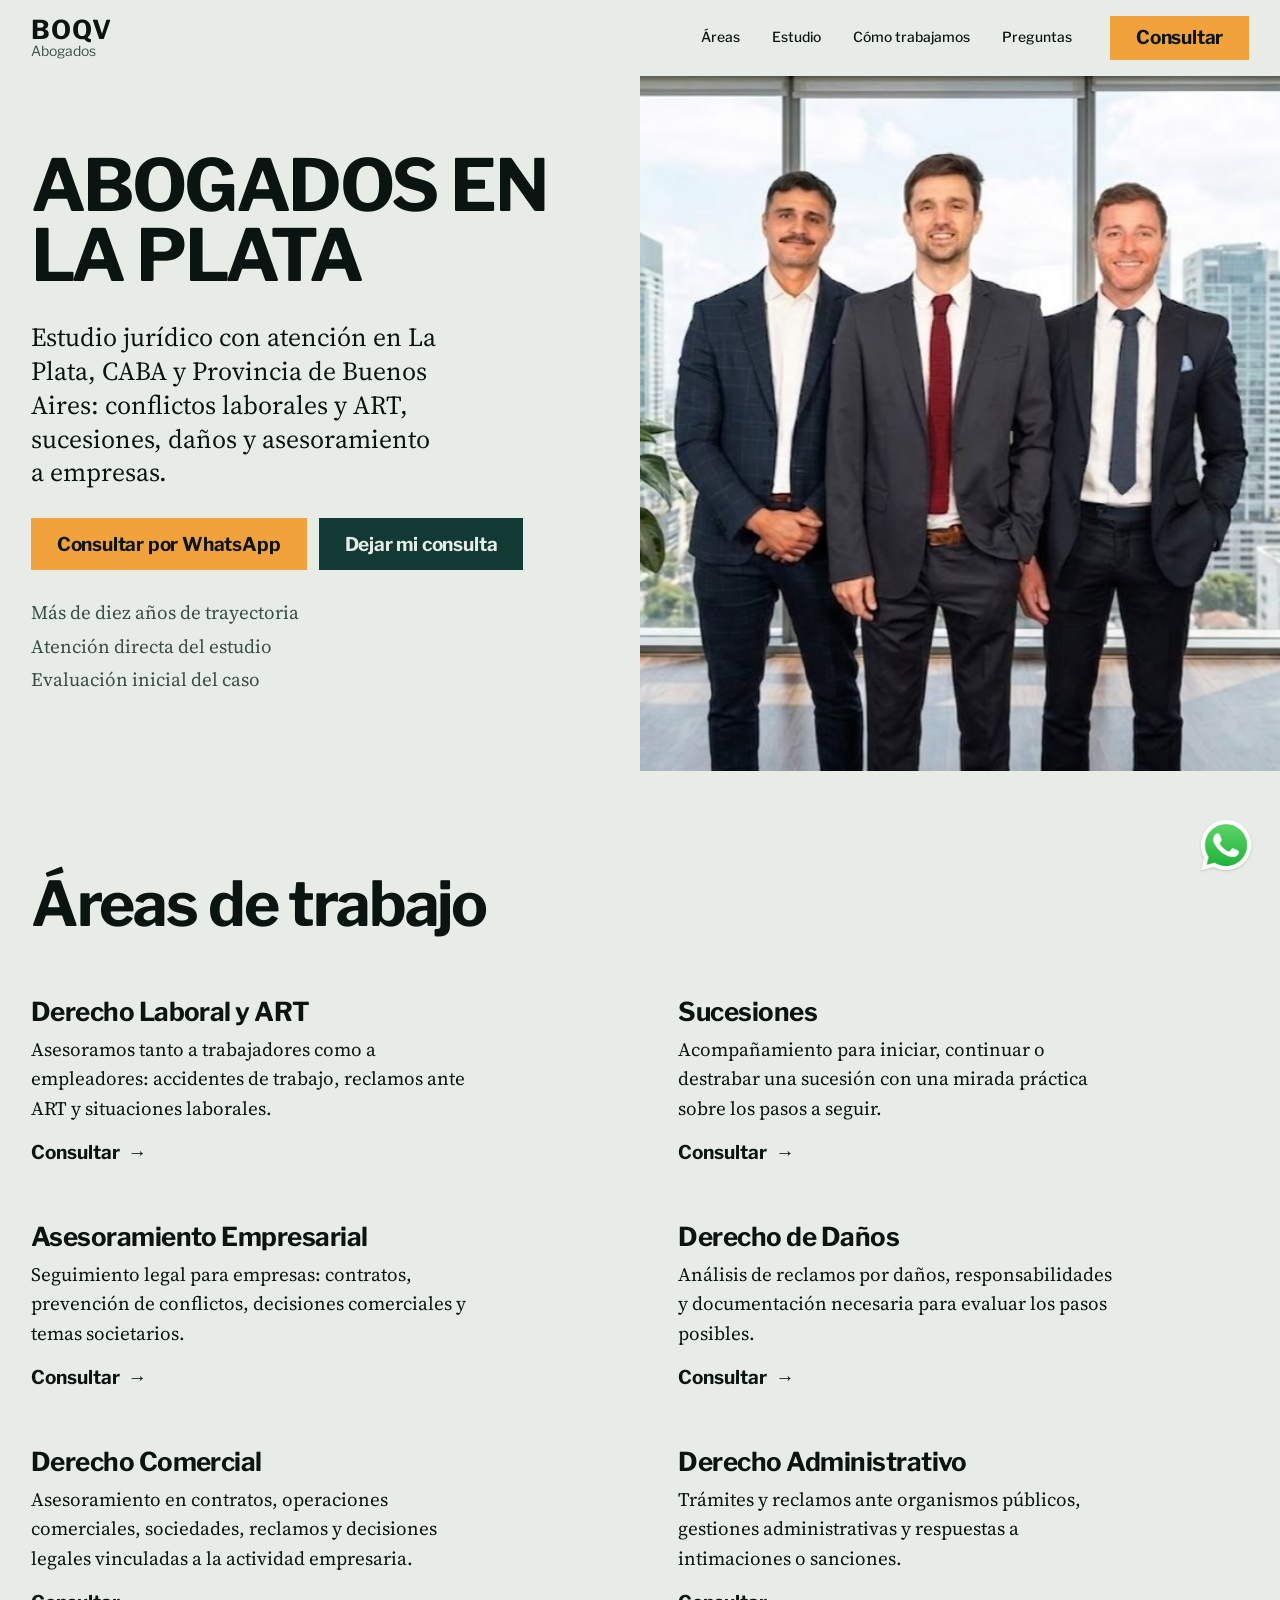
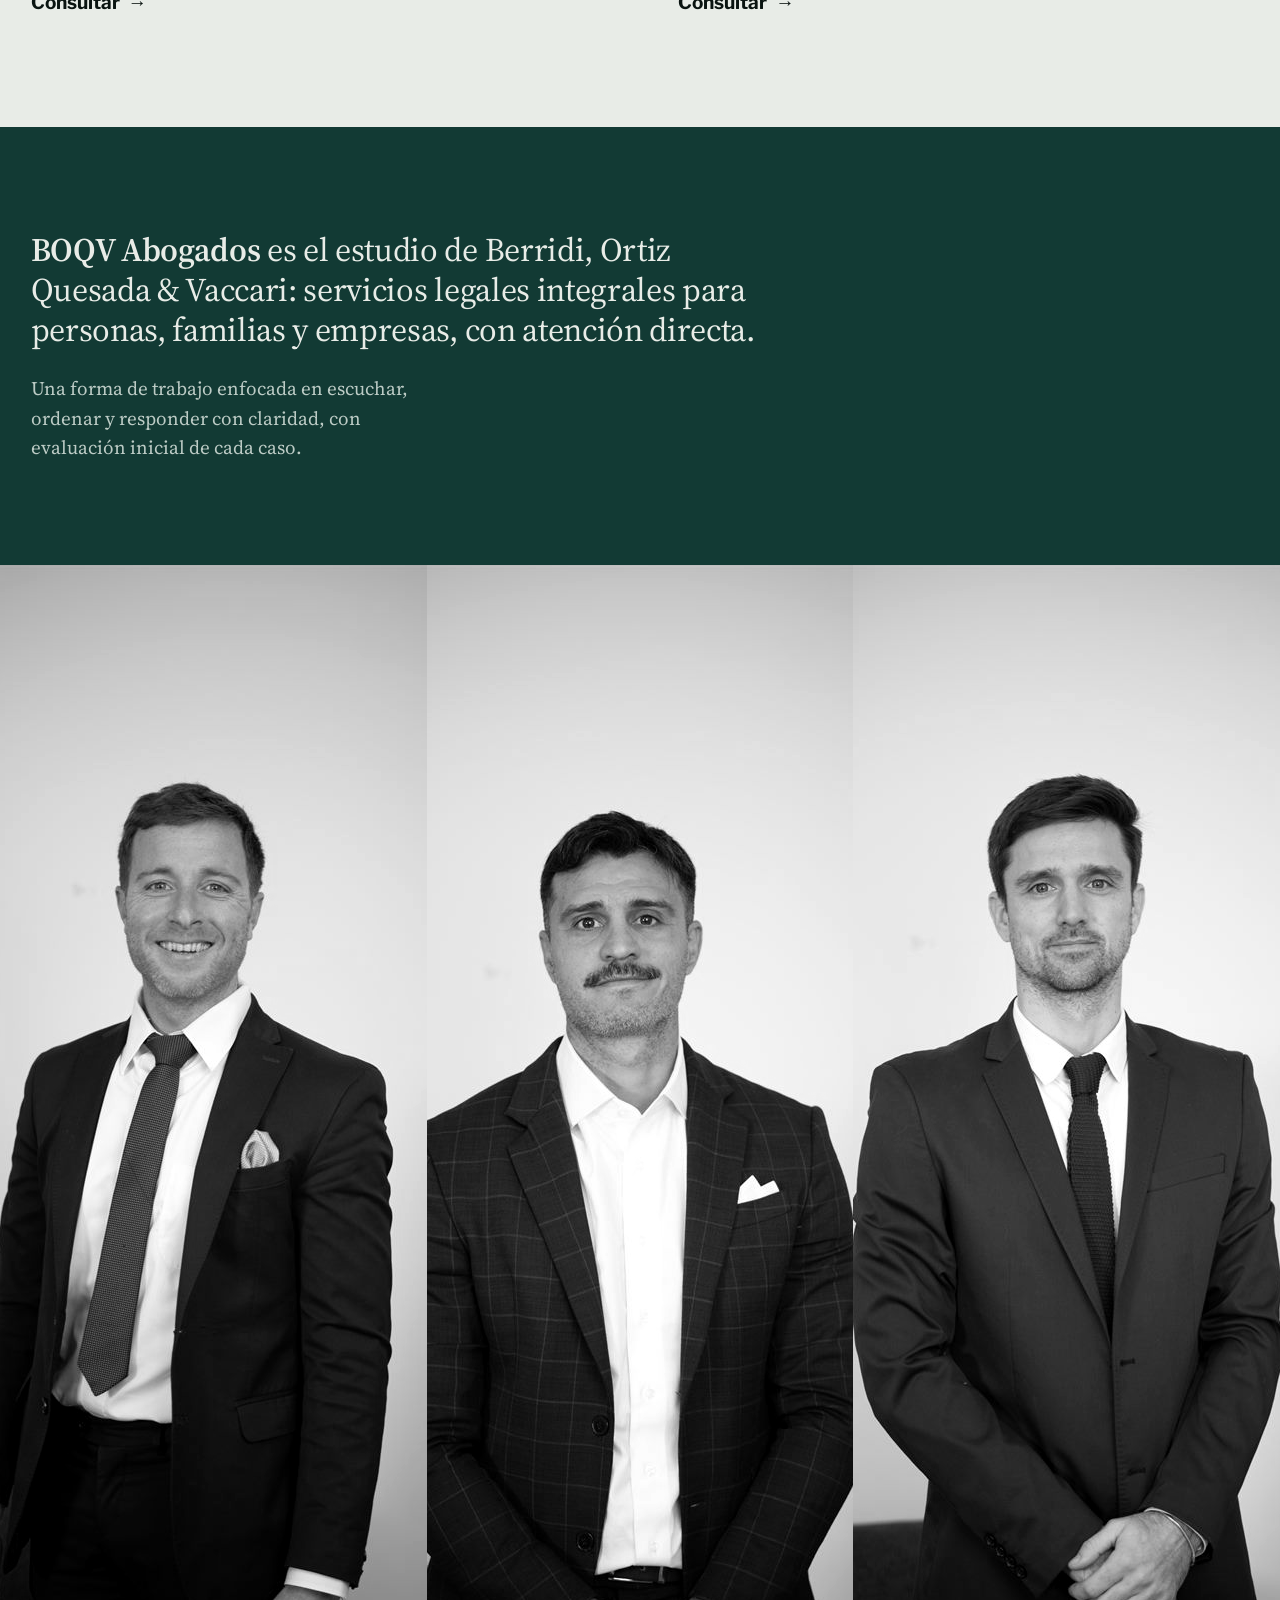
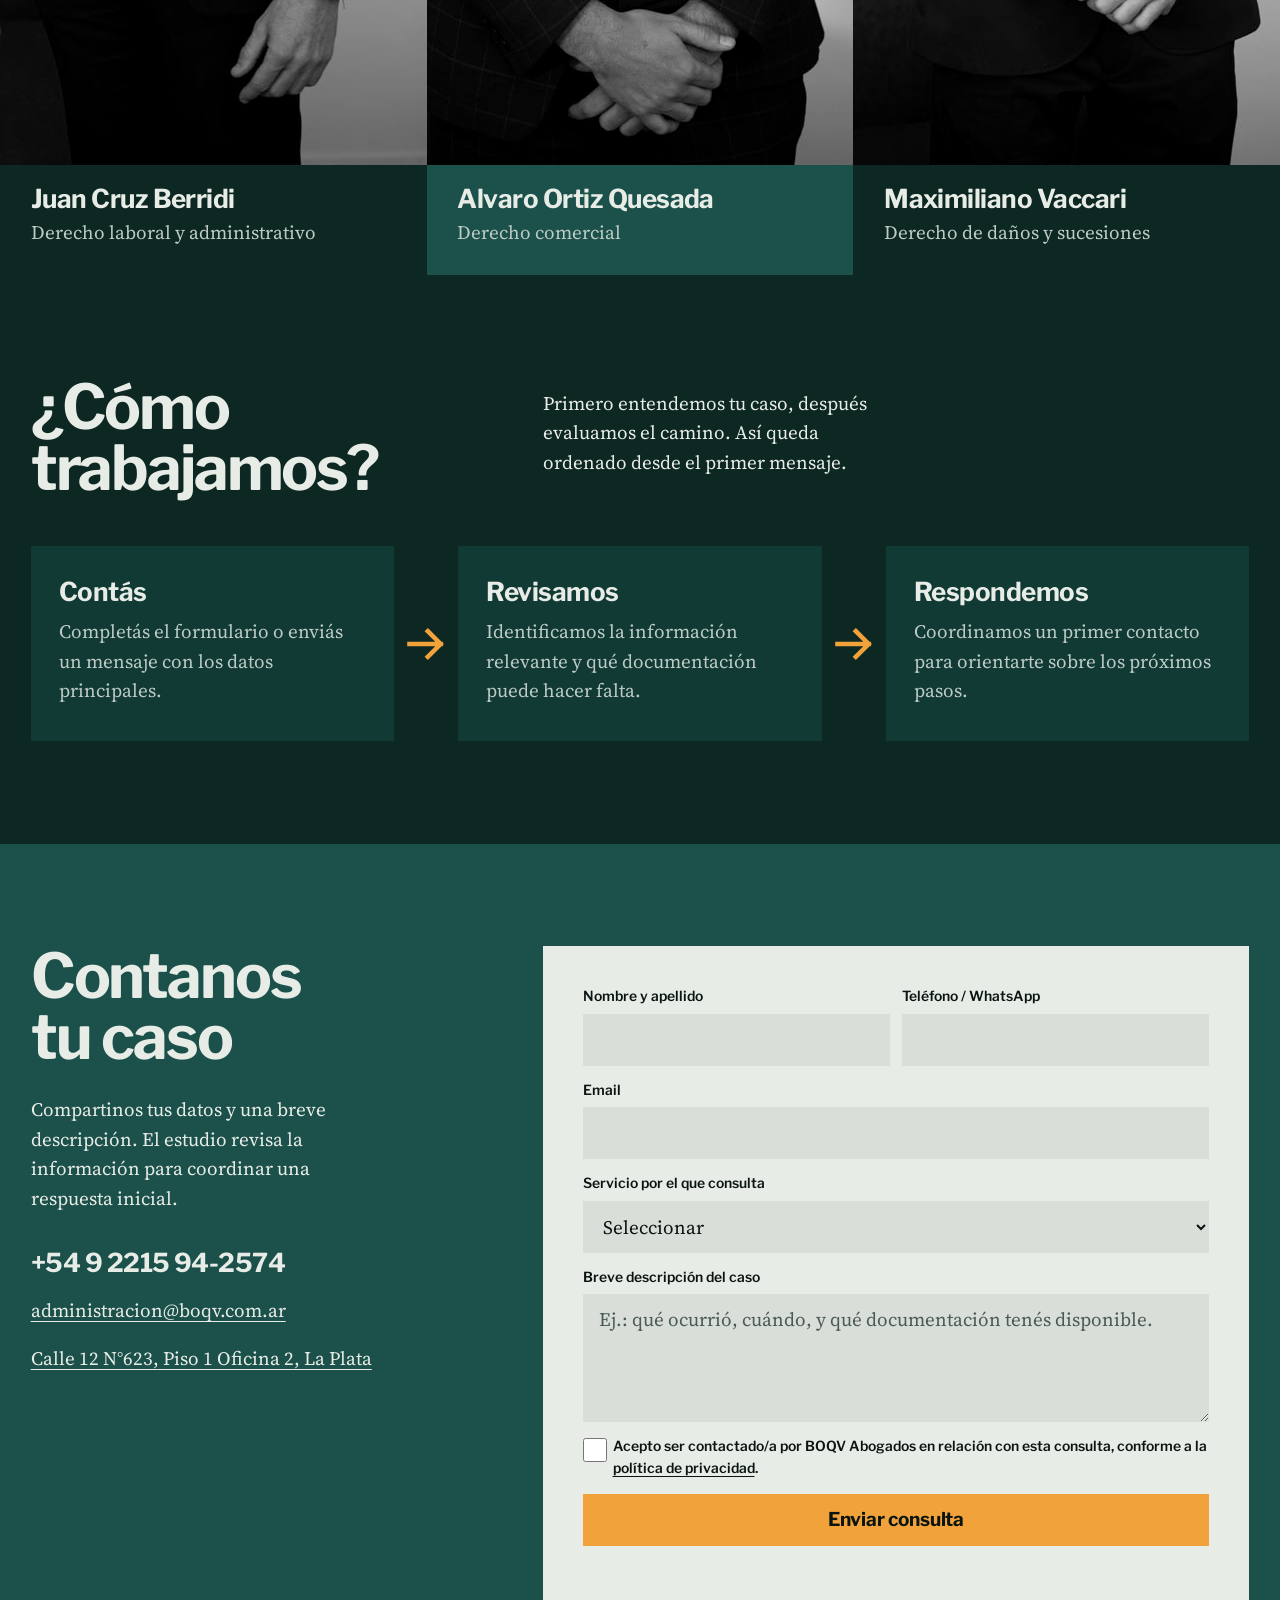
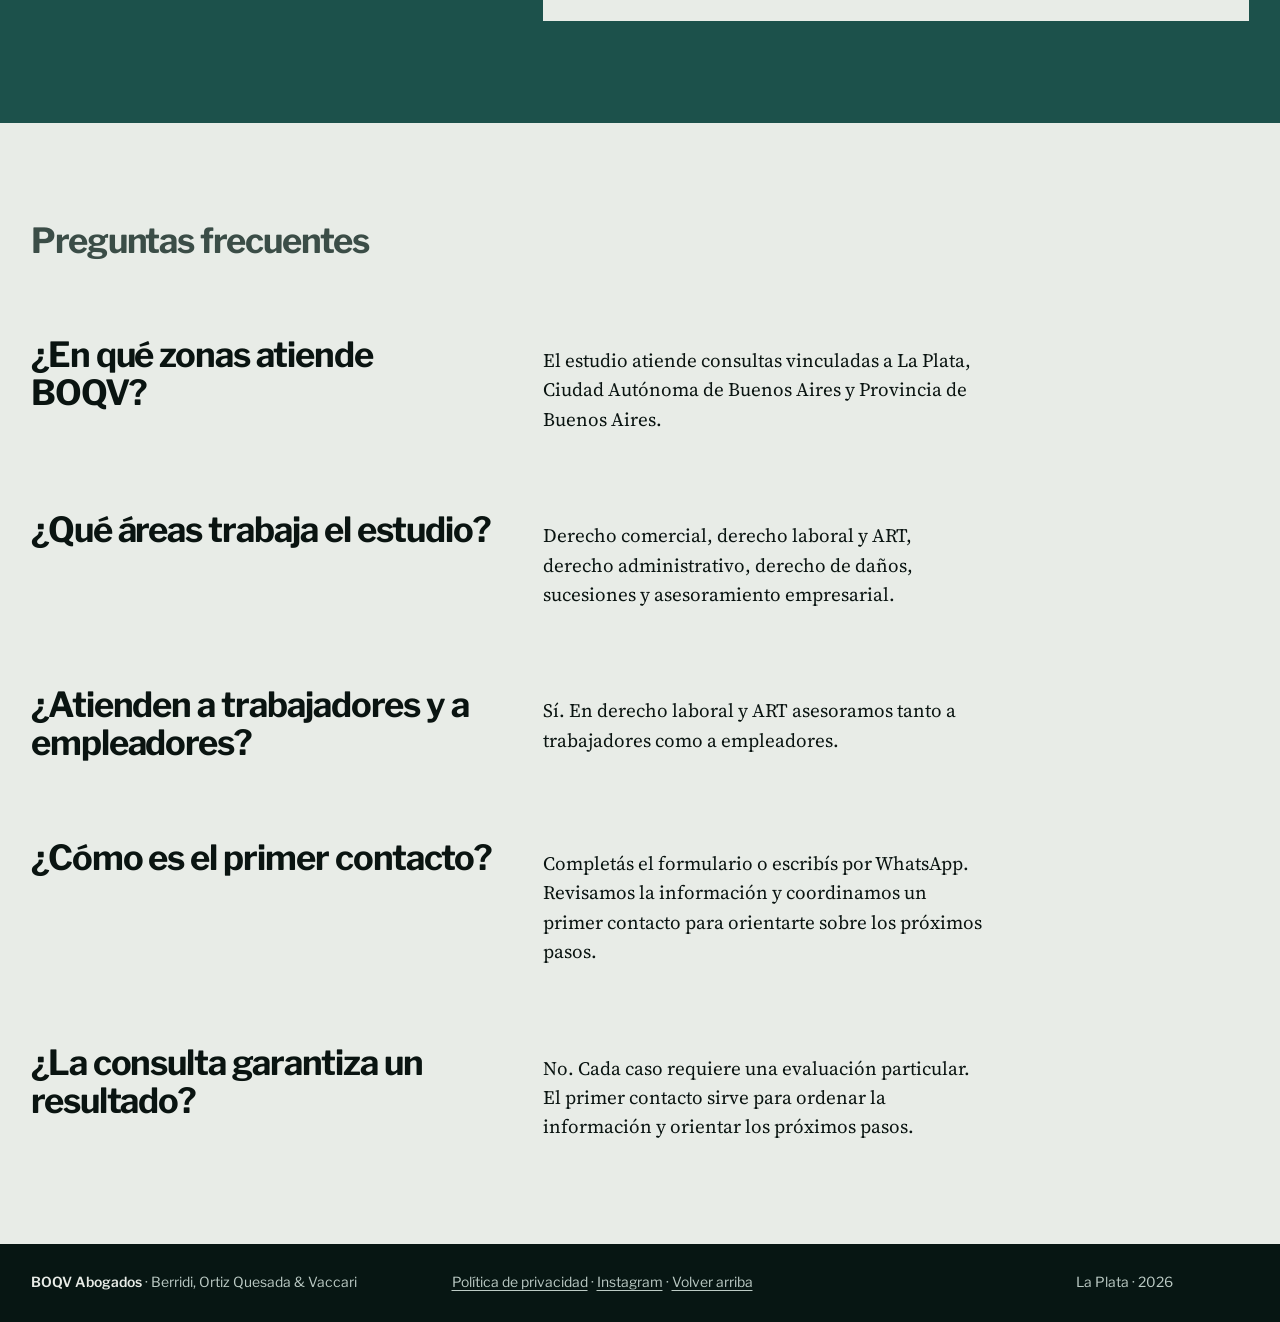
==== commit f5dbe249: "Título de la sección de proceso: ¿Cómo trabajamos? Co-Authored-By: Claude Sonnet 5.5 <noreply@anthro" ====
--- a/index.html
+++ b/index.html
@@ -373,7 +373,7 @@
 
       <section id="proceso" class="flow" aria-labelledby="flow-title">
         <div class="flow__text">
-          <h2 id="flow-title">Del caso al camino</h2>
+          <h2 id="flow-title">¿Cómo trabajamos?</h2>
           <p>
             Primero entendemos tu caso, después evaluamos el camino. Así queda
             ordenado desde el primer mensaje.
--- a/styles.css
+++ b/styles.css
@@ -113,7 +113,7 @@
 .hero__text { display: grid; gap: 28px; align-content: center; padding: clamp(40px, 6vw, 96px) var(--m) clamp(40px, 6vw, 96px); }
 .hero__lead { font-size: var(--step-lead); line-height: 1.3; max-width: 32ch; }
 .hero__actions { display: flex; flex-wrap: wrap; gap: 12px; }
-.hero__photo { width: 100%; height: 100%; min-height: 420px; object-fit: cover; object-position: center 25%; filter: grayscale(1) contrast(1.05); animation: settle 1.8s var(--ease) both; }
+.hero__photo { width: 100%; height: 100%; min-height: 420px; object-fit: cover; object-position: center 25%; animation: settle 1.8s var(--ease) both; }
 .title {
   font-size: var(--step-display);
   letter-spacing: -0.035em;
@@ -165,8 +165,25 @@
 .flow__text { display: grid; grid-template-columns: var(--axis) 1fr; align-items: start; }
 .flow__text h2 { max-width: 8ch; }
 .flow__text p { max-width: 36ch; padding-top: 0.6em; }
-.flow__steps { display: grid; grid-template-columns: repeat(3, 1fr); }
-.flow__steps li { display: grid; gap: 8px; padding-right: 32px; align-content: start; }
+.flow__steps { display: grid; grid-template-columns: repeat(3, 1fr); gap: clamp(48px, 5vw, 72px); counter-reset: paso; }
+.flow__steps li {
+  position: relative;
+  display: grid;
+  gap: 10px;
+  align-content: start;
+  padding: 32px 28px 36px;
+  background: var(--g3);
+}
+.flow__steps li:not(:last-child)::after {
+  content: "";
+  position: absolute;
+  top: 50%;
+  right: calc(clamp(48px, 5vw, 72px) / -2);
+  width: 44px;
+  height: 44px;
+  transform: translate(50%, -50%);
+  background: no-repeat center / contain url("data:image/svg+xml,%3Csvg xmlns='http://www.w3.org/2000/svg' viewBox='0 0 24 24' fill='none' stroke='%23f2a23a' stroke-width='2.5' stroke-linecap='square'%3E%3Cpath d='M3 12h17M13 5l7 7-7 7'/%3E%3C/svg%3E");
+}
 .flow__steps p { color: var(--on-dark-soft); max-width: 30ch; }
 
 /* ───────── Contacto ───────── */
@@ -285,7 +302,8 @@
   .trio__item { display: grid; grid-template-columns: 38% 1fr; align-items: stretch; }
   .trio__item img { aspect-ratio: auto; height: 100%; min-height: 200px; }
   .trio__cap { align-content: end; padding: 16px; }
-  .flow__steps { grid-template-columns: 1fr; gap: 24px; }
+  .flow__steps { grid-template-columns: 1fr; gap: 56px; }
+  .flow__steps li:not(:last-child)::after { top: calc(100% + 6px); right: auto; left: 50%; transform: translateX(-50%) rotate(90deg); }
   .lead-form { grid-template-columns: 1fr; padding: 24px 16px; margin-inline: calc(var(--m) * -1); }
   .art-fields { grid-template-columns: 1fr; }
   .site-footer { grid-template-columns: 1fr; padding: 24px var(--m); gap: 6px; }
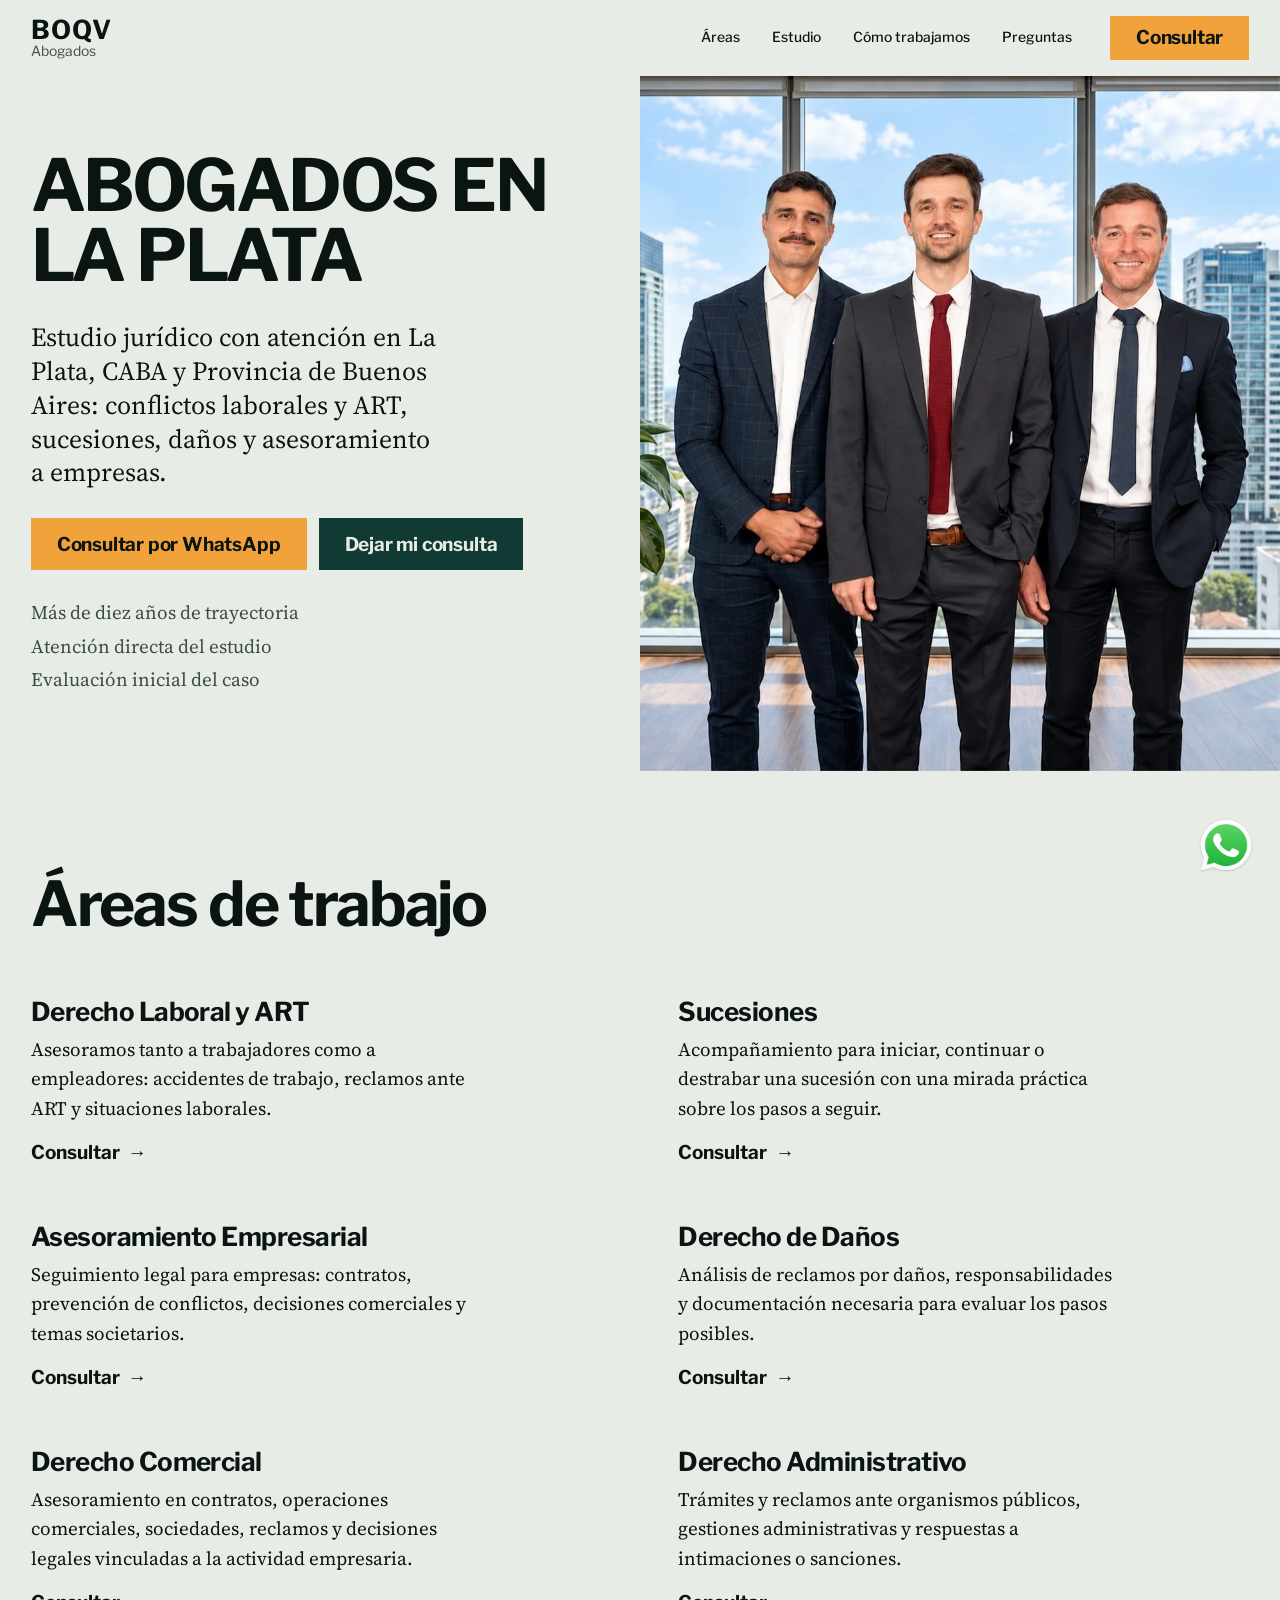
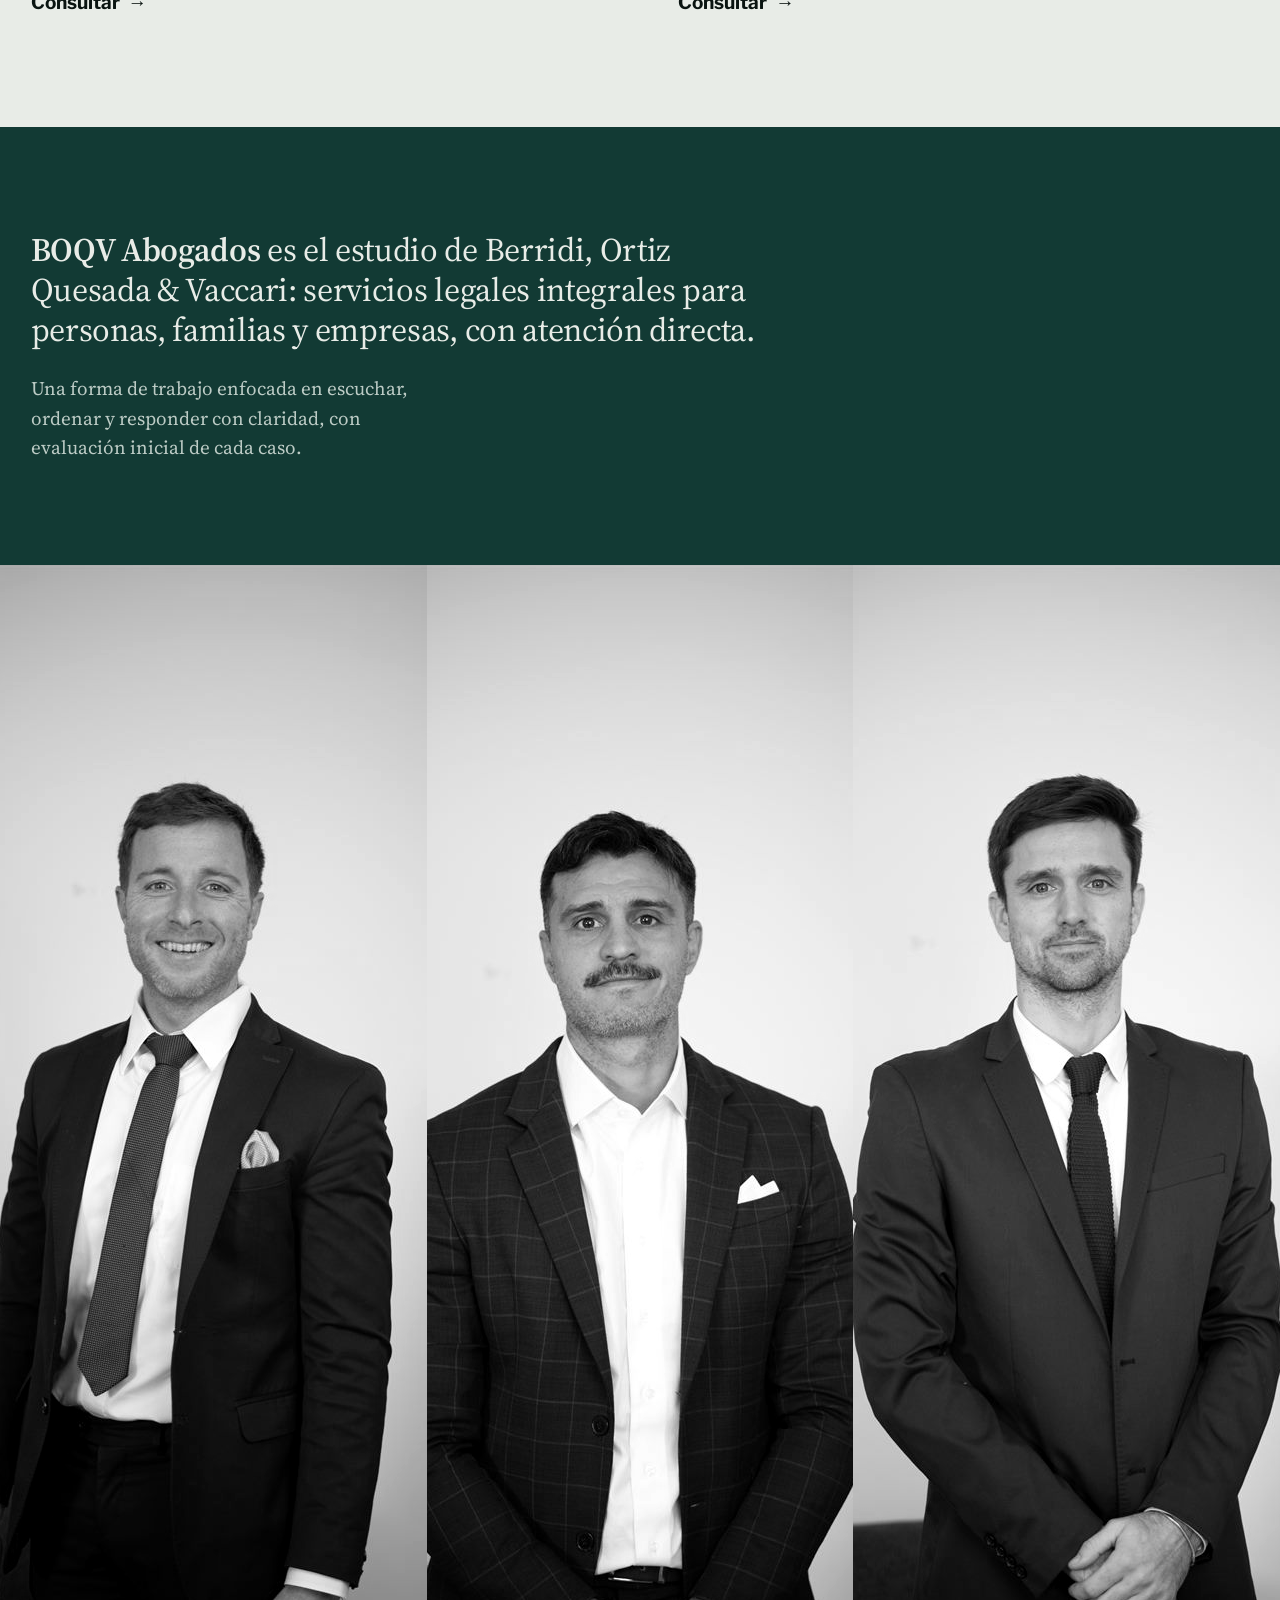
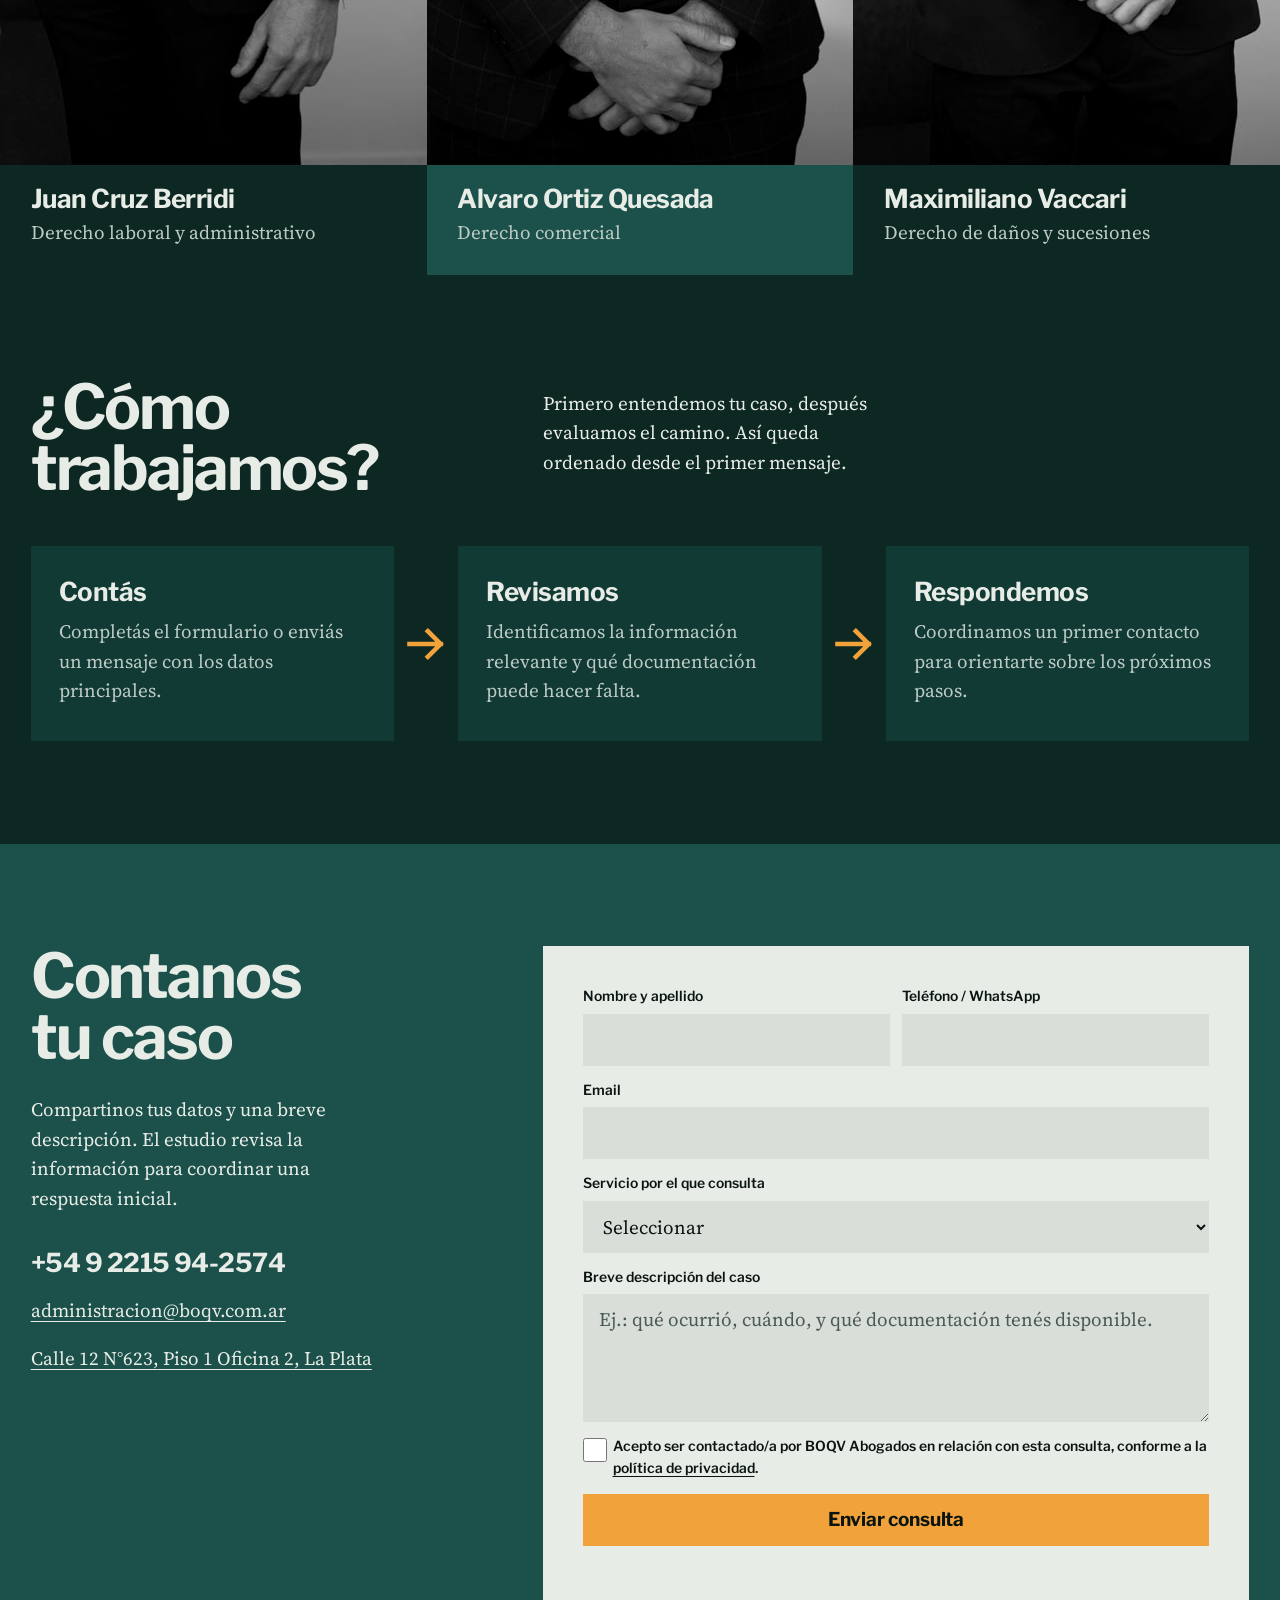
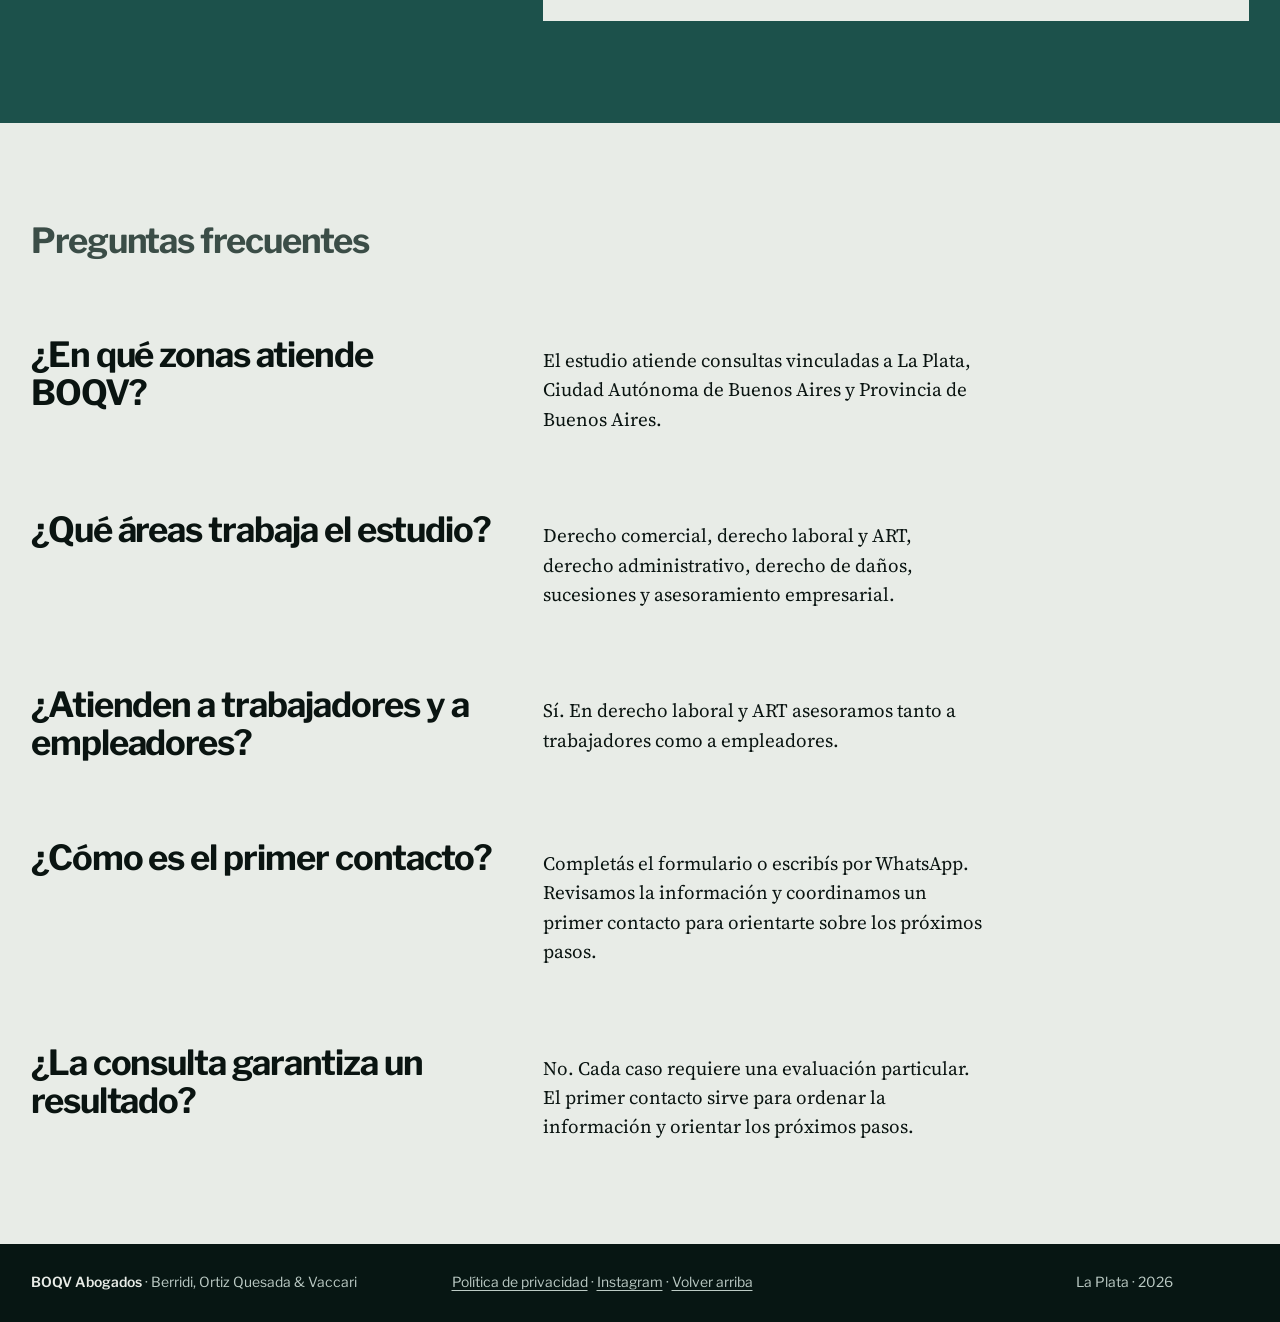
==== commit 9030a9b9: "Nueva foto de portada (a color, 1400px) Reemplaza assets/hero.jpg; se actualizan las dimensiones y e" ====
--- a/index.html
+++ b/index.html
@@ -284,7 +284,7 @@
             <li>Evaluación inicial del caso</li>
           </ul>
         </div>
-        <img class="hero__photo" src="assets/hero.jpg" alt="Los tres abogados de BOQV en su estudio" width="784" height="607" />
+        <img class="hero__photo" src="assets/hero.jpg" alt="Los tres abogados de BOQV en su estudio" width="1400" height="1083" />
       </section>
 
       <section id="servicios" class="areas" aria-labelledby="areas-title">
--- a/styles.css
+++ b/styles.css
@@ -113,7 +113,7 @@
 .hero__text { display: grid; gap: 28px; align-content: center; padding: clamp(40px, 6vw, 96px) var(--m) clamp(40px, 6vw, 96px); }
 .hero__lead { font-size: var(--step-lead); line-height: 1.3; max-width: 32ch; }
 .hero__actions { display: flex; flex-wrap: wrap; gap: 12px; }
-.hero__photo { width: 100%; height: 100%; min-height: 420px; object-fit: cover; object-position: center 25%; animation: settle 1.8s var(--ease) both; }
+.hero__photo { width: 100%; height: 100%; min-height: 420px; object-fit: cover; object-position: center 20%; animation: settle 1.8s var(--ease) both; }
 .title {
   font-size: var(--step-display);
   letter-spacing: -0.035em;
@@ -270,7 +270,7 @@
 .plain--thanks { grid-template-columns: 1.1fr 0.9fr; gap: 56px; align-items: center; }
 .plain--thanks h1 { font-size: clamp(2.25rem, 4.4vw, 4.5rem); max-width: none; }
 .plain__text { display: grid; gap: 24px; justify-items: start; }
-.plain__photo { width: 100%; height: auto; aspect-ratio: 784 / 607; object-fit: cover; filter: grayscale(1) contrast(1.05); }
+.plain__photo { width: 100%; height: auto; aspect-ratio: 1400 / 1083; object-fit: cover; }
 .plain .hero__facts { color: var(--soft); }
 
 /* ───────── Movimiento ───────── */
@@ -283,7 +283,7 @@
 @media (max-width: 1040px) {
   :root { --axis: 0%; }
   .hero { grid-template-columns: 1fr; }
-  .hero__photo { order: -1; min-height: 0; aspect-ratio: 784 / 607; max-height: 60svh; }
+  .hero__photo { order: -1; min-height: 0; aspect-ratio: 1400 / 1083; max-height: 60svh; }
   .areas__list { gap: 40px 40px; }
   .contact, .qa, .flow__text { grid-template-columns: 1fr; }
   .contact__intro { padding-right: 0; margin-bottom: 40px; }
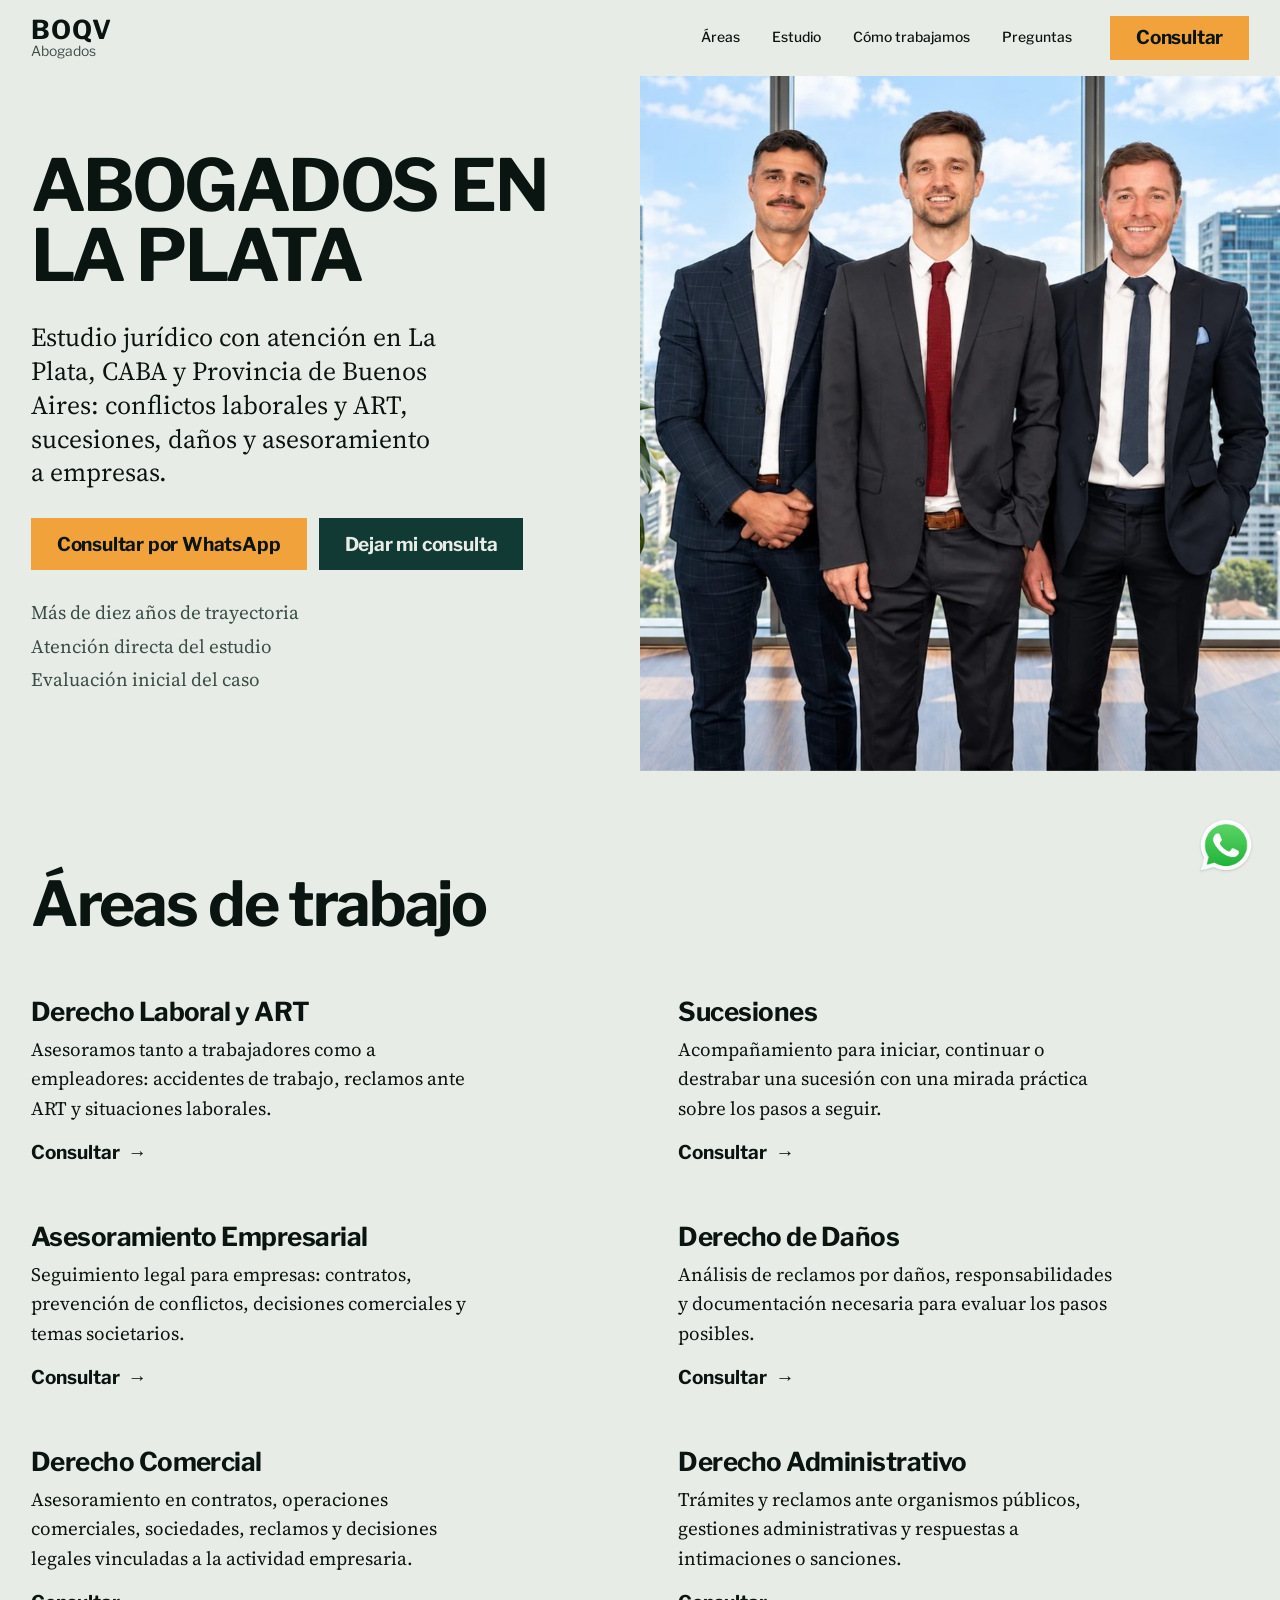
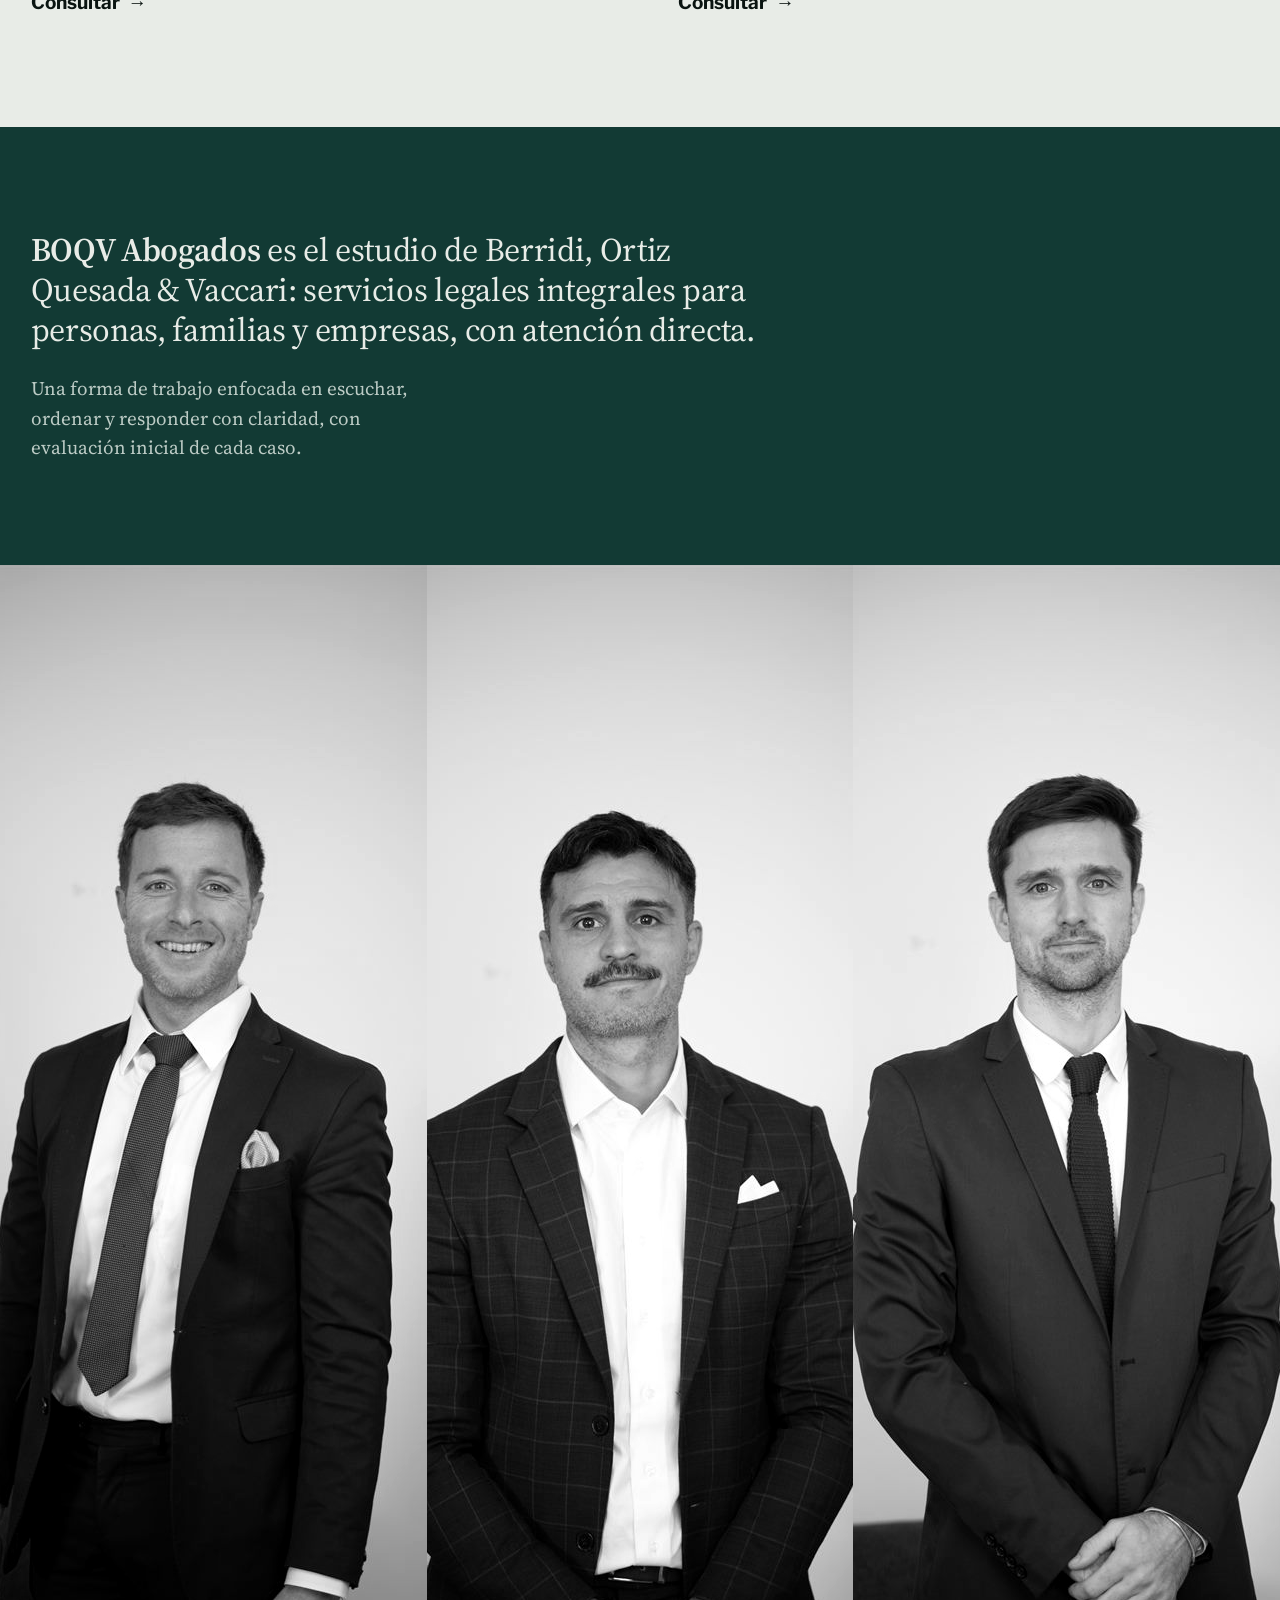
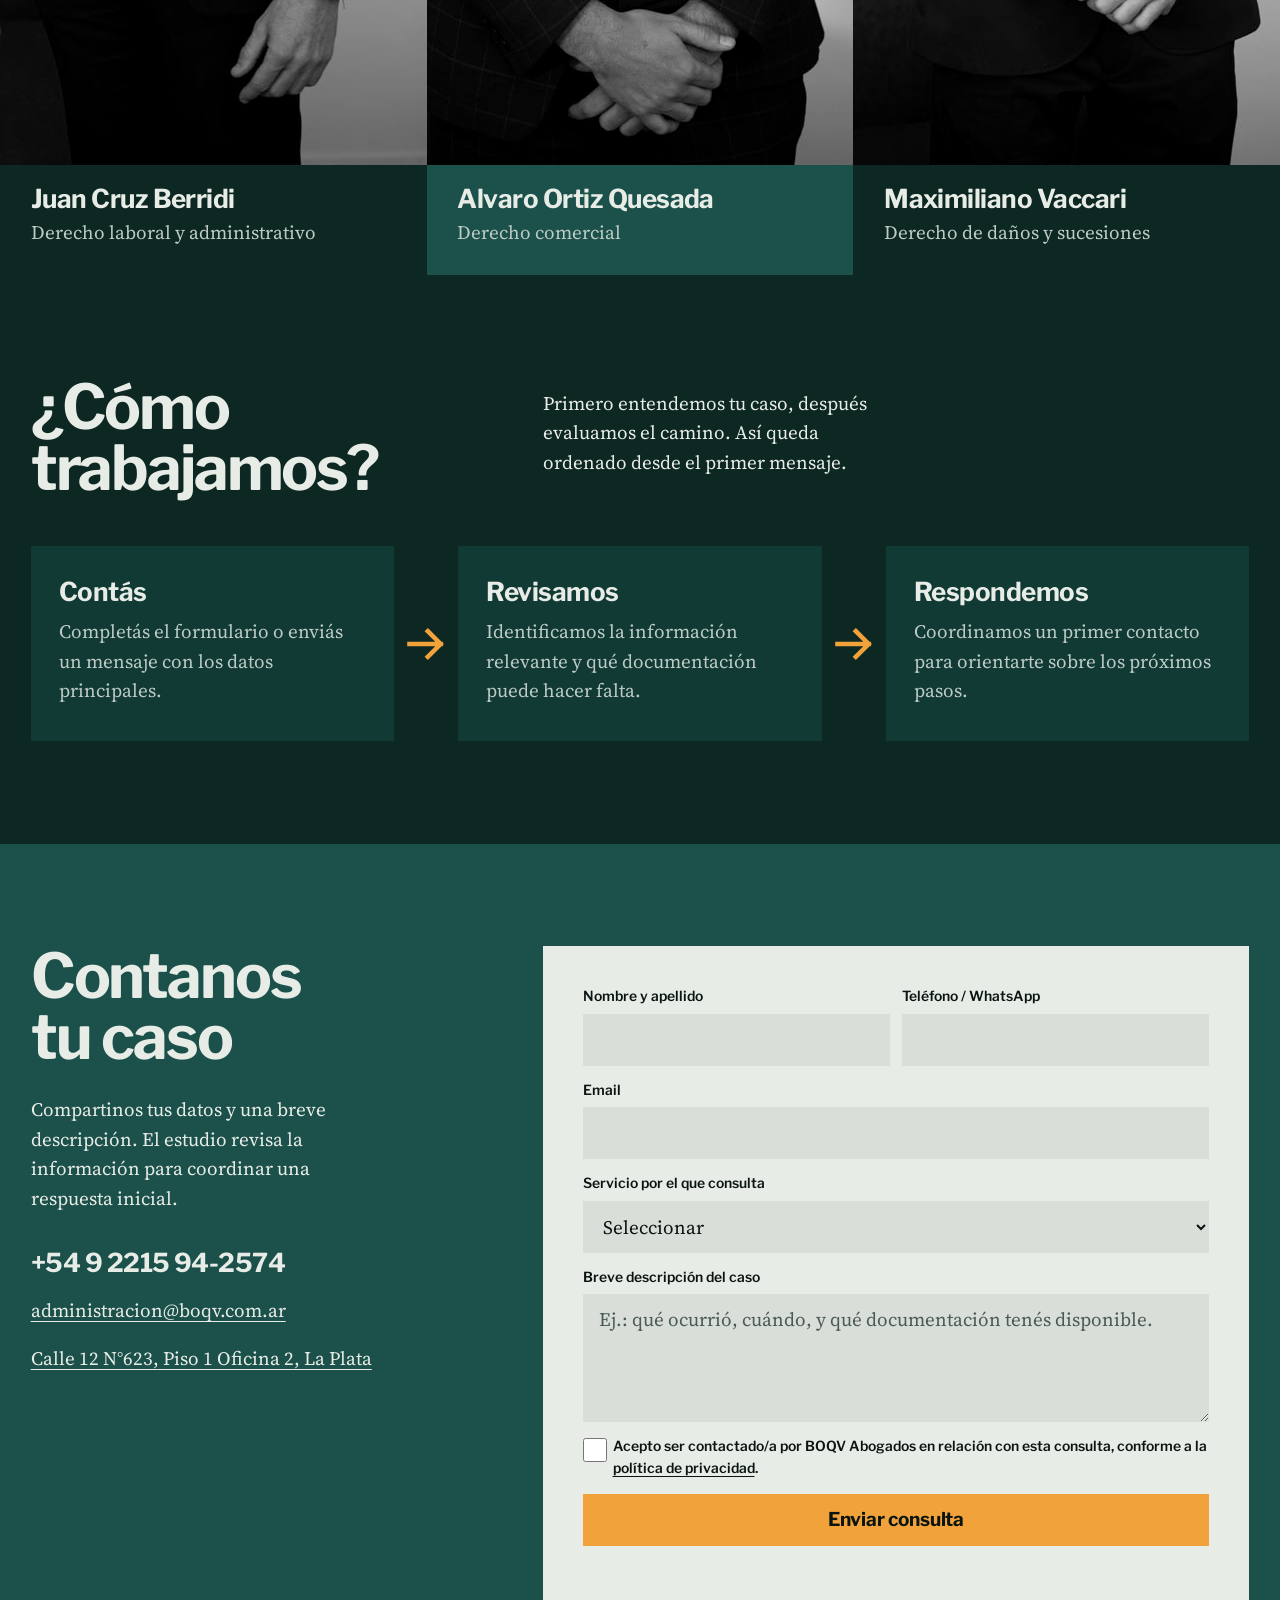
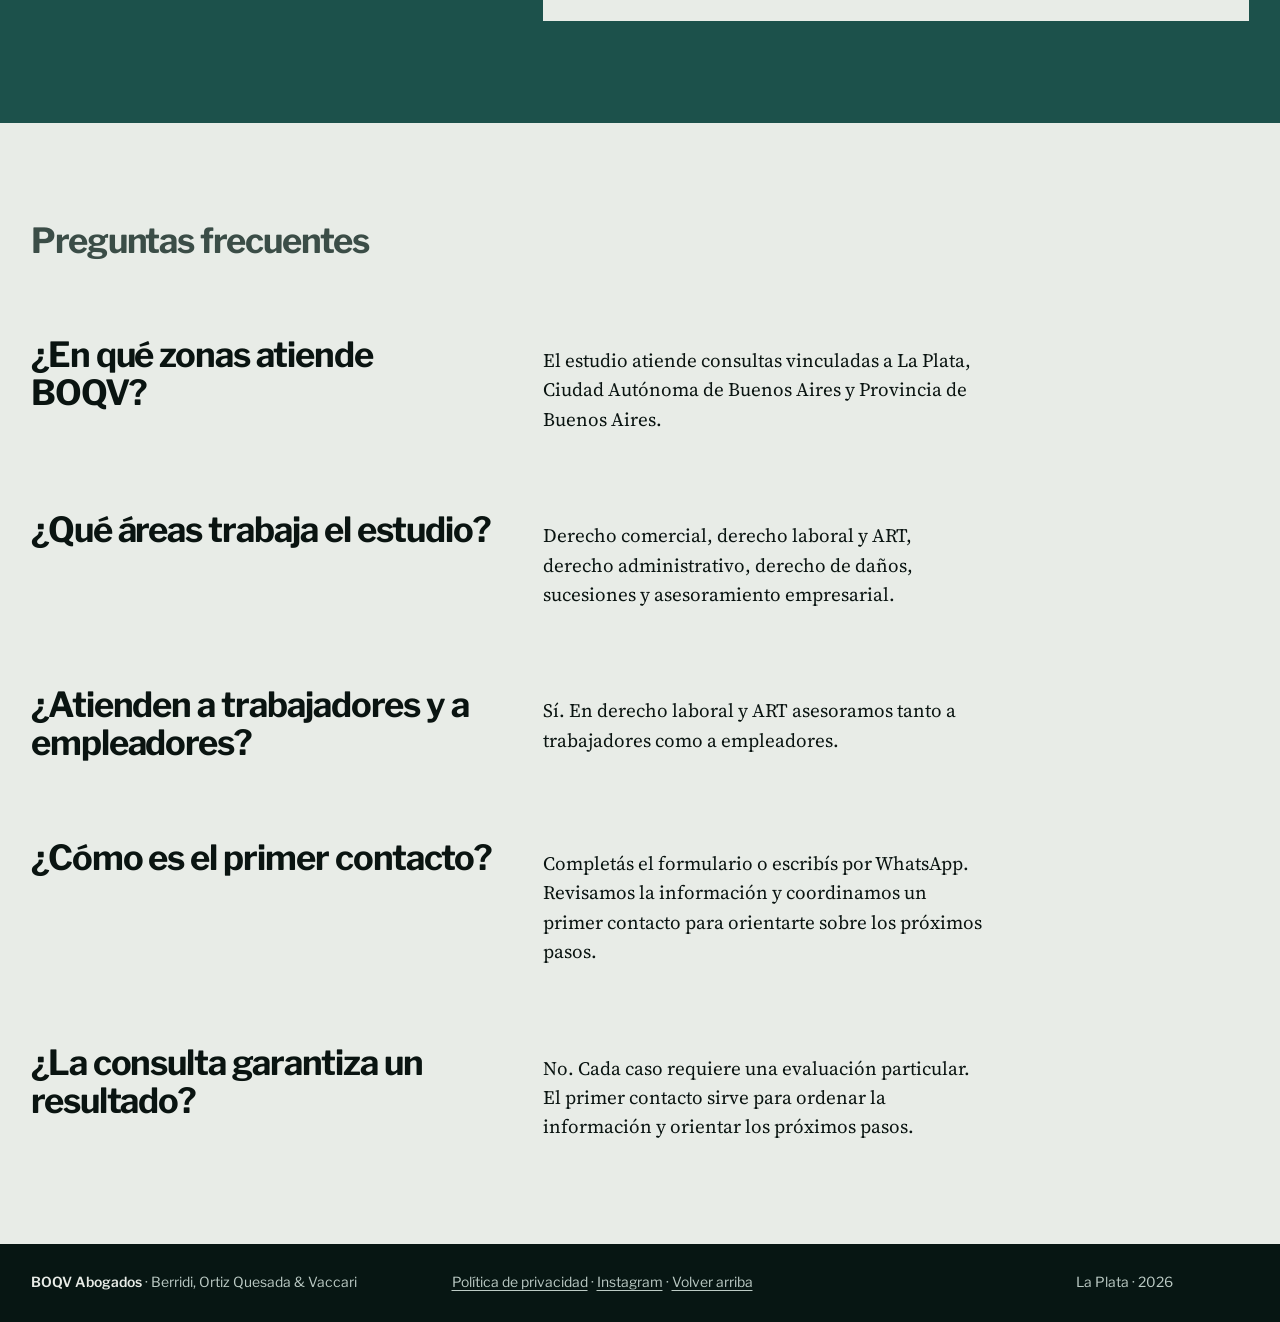
==== commit bee5088c: "Movimiento al estilo Marval: entradas laterales ligadas al scroll, parallax y hover - Portada: el te" ====
--- a/index.html
+++ b/index.html
@@ -31,7 +31,7 @@
     />
     <meta property="og:type" content="website" />
     <meta property="og:url" content="https://boqv.com.ar/" />
-    <meta property="og:image" content="https://boqv.com.ar/assets/og-image.jpg" />
+    <meta property="og:image" content="https://boqv.com.ar/assets/og-image.jpg?v=20261025" />
     <meta property="og:image:width" content="1200" />
     <meta property="og:image:height" content="630" />
     <meta property="og:image:alt" content="Equipo de BOQV Abogados" />
@@ -41,7 +41,7 @@
       name="twitter:description"
       content="Estudio jurídico con atención en CABA y Provincia de Buenos Aires."
     />
-    <meta name="twitter:image" content="https://boqv.com.ar/assets/og-image.jpg" />
+    <meta name="twitter:image" content="https://boqv.com.ar/assets/og-image.jpg?v=20261025" />
     <link rel="canonical" href="https://boqv.com.ar/" />
     <link rel="icon" href="assets/favicon.svg" type="image/svg+xml" />
     <link rel="apple-touch-icon" href="assets/favicon.svg" />
@@ -49,7 +49,7 @@
     <link rel="preconnect" href="https://fonts.googleapis.com" />
     <link rel="preconnect" href="https://fonts.gstatic.com" crossorigin />
     <link href="https://fonts.googleapis.com/css2?family=Libre+Franklin:wght@400;500;600;700&family=Source+Serif+4:ital,wght@0,400;0,600;1,400&display=swap" rel="stylesheet" />
-    <link rel="stylesheet" href="styles.css?v=20261025-3" />
+    <link rel="stylesheet" href="styles.css?v=20261025-4" />
     <!-- Google Tag Manager -->
     <script>
       (function(w,d,s,l,i){w[l]=w[l]||[];w[l].push({'gtm.start':
@@ -284,7 +284,9 @@
             <li>Evaluación inicial del caso</li>
           </ul>
         </div>
-        <img class="hero__photo" src="assets/hero.jpg" alt="Los tres abogados de BOQV en su estudio" width="1400" height="1083" />
+        <div class="hero__media">
+          <img class="hero__photo" src="assets/hero.jpg" alt="Los tres abogados de BOQV en su estudio" width="1400" height="1083" />
+        </div>
       </section>
 
       <section id="servicios" class="areas" aria-labelledby="areas-title">
@@ -531,6 +533,6 @@
       <a href="#consulta">Formulario</a>
     </div>
     <script src="script.js?v=20260710-4"></script>
-    <script src="ui.js?v=20261025-3" defer></script>
+    <script src="ui.js?v=20261025-4" defer></script>
   </body>
 </html>
--- a/styles.css
+++ b/styles.css
@@ -113,7 +113,8 @@
 .hero__text { display: grid; gap: 28px; align-content: center; padding: clamp(40px, 6vw, 96px) var(--m) clamp(40px, 6vw, 96px); }
 .hero__lead { font-size: var(--step-lead); line-height: 1.3; max-width: 32ch; }
 .hero__actions { display: flex; flex-wrap: wrap; gap: 12px; }
-.hero__photo { width: 100%; height: 100%; min-height: 420px; object-fit: cover; object-position: center 20%; animation: settle 1.8s var(--ease) both; }
+.hero__media { position: relative; overflow: hidden; min-height: 420px; }
+.hero__photo { position: absolute; inset: -48px 0 0 0; width: 100%; height: calc(100% + 48px); object-fit: cover; object-position: center 20%; translate: 0 var(--py, 0px); animation: settle 1.8s var(--ease) both; }
 .title {
   font-size: var(--step-display);
   letter-spacing: -0.035em;
@@ -126,6 +127,11 @@
 .title__line:nth-child(2) > span { animation-delay: 0.11s; }
 @keyframes rise { from { transform: translateY(105%); } to { transform: none; } }
 .hero__facts { display: grid; gap: 4px; color: var(--soft); }
+.hero__text > :not(.title) { animation: lift 1.5s ease-in-out both; }
+.hero__lead { animation-delay: 0.45s !important; }
+.hero__actions { animation-delay: 0.7s !important; }
+.hero__facts { animation-delay: 0.95s !important; }
+@keyframes lift { from { opacity: 0; transform: translateY(60px); } to { opacity: 1; transform: none; } }
 
 /* ───────── Áreas ───────── */
 .areas { background: var(--bone); padding: var(--section) var(--m); border-top: 0; }
@@ -155,8 +161,8 @@
 .trio { display: grid; grid-template-columns: repeat(3, 1fr); margin: var(--section) calc(var(--m) * -1) 0; }
 .trio__item { background: var(--g2); overflow: hidden; }
 .trio__item:nth-child(2) { background: var(--g4); }
-.trio__item img { width: 100%; aspect-ratio: 4 / 5; object-fit: cover; object-position: top; filter: grayscale(1) contrast(1.05); transition: transform 0.6s var(--ease); }
-@media (hover: hover) { .trio__item:hover img { transform: scale(1.03); } }
+.trio__item img { width: 100%; aspect-ratio: 4 / 5; object-fit: cover; object-position: top; filter: grayscale(1) contrast(1.05); transition: transform 0.7s var(--ease); }
+@media (hover: hover) { .trio__item:hover img { transform: scale(1.08) rotate(1.5deg); } }
 .trio__cap { display: grid; gap: 4px; padding: 20px var(--m) 28px; position: relative; background: inherit; }
 .trio__cap p { color: var(--on-dark-soft); }
 
@@ -274,8 +280,7 @@
 .plain .hero__facts { color: var(--soft); }
 
 /* ───────── Movimiento ───────── */
-.js [data-reveal] { opacity: 0; transform: translateY(24px); transition: opacity 0.6s var(--ease) var(--d, 0ms), transform 0.6s var(--ease) var(--d, 0ms); }
-.js [data-reveal].is-in { opacity: 1; transform: none; }
+.areas, .studio, .flow, .contact, .faq { overflow-x: clip; }
 @keyframes settle { from { transform: scale(1.06); } to { transform: scale(1); } }
 .hero { overflow: hidden; }
 
@@ -283,14 +288,16 @@
 @media (max-width: 1040px) {
   :root { --axis: 0%; }
   .hero { grid-template-columns: 1fr; }
-  .hero__photo { order: -1; min-height: 0; aspect-ratio: 1400 / 1083; max-height: 60svh; }
+  .hero__media { order: -1; min-height: 0; aspect-ratio: 1400 / 1083; max-height: 60svh; }
   .areas__list { gap: 40px 40px; }
   .contact, .qa, .flow__text { grid-template-columns: 1fr; }
   .contact__intro { padding-right: 0; margin-bottom: 40px; }
   .qa h3 { padding-right: 0; margin-bottom: 8px; }
   .flow__text p { padding-top: 16px; max-width: none; }
   .qa p, .lead-form { max-width: none; }
-}
+  .studio__text { max-width: none; grid-template-columns: 1fr 1fr; gap: 32px; align-items: start; }
+}
+
 
 @media (max-width: 720px) {
   .site-header { padding: 12px var(--m); }
@@ -331,8 +338,8 @@
 
 @media (prefers-reduced-motion: reduce) {
   html { scroll-behavior: auto; }
-  .js [data-reveal] { opacity: 1; transform: none; transition: none; }
-  .title__line > span, .hero__photo { animation: none; }
+  .title__line > span, .hero__photo, .hero__text > :not(.title) { animation: none; }
+  .hero__photo { translate: none; }
   .mobile-bar { transition: none; }
   .btn, .trio__item img, .service-card__cta span, .whatsapp-float { transition: none; }
 }
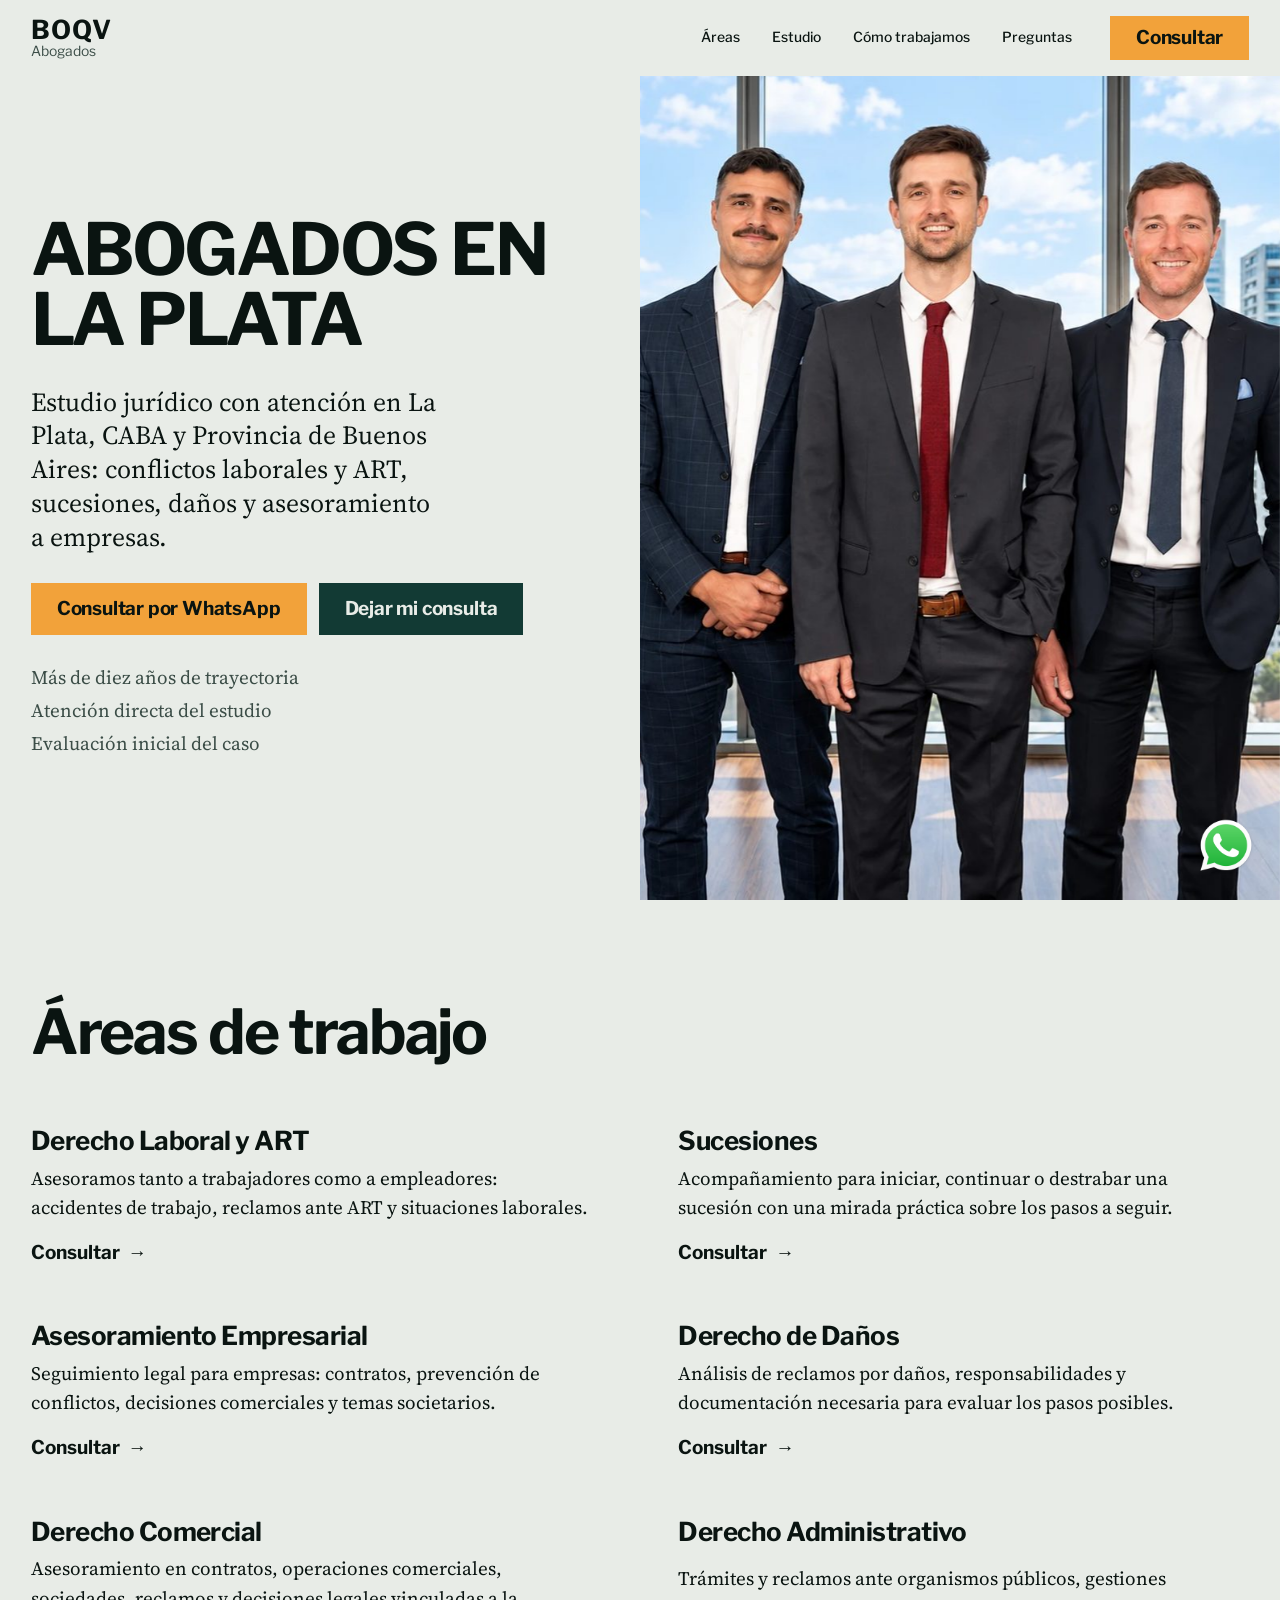
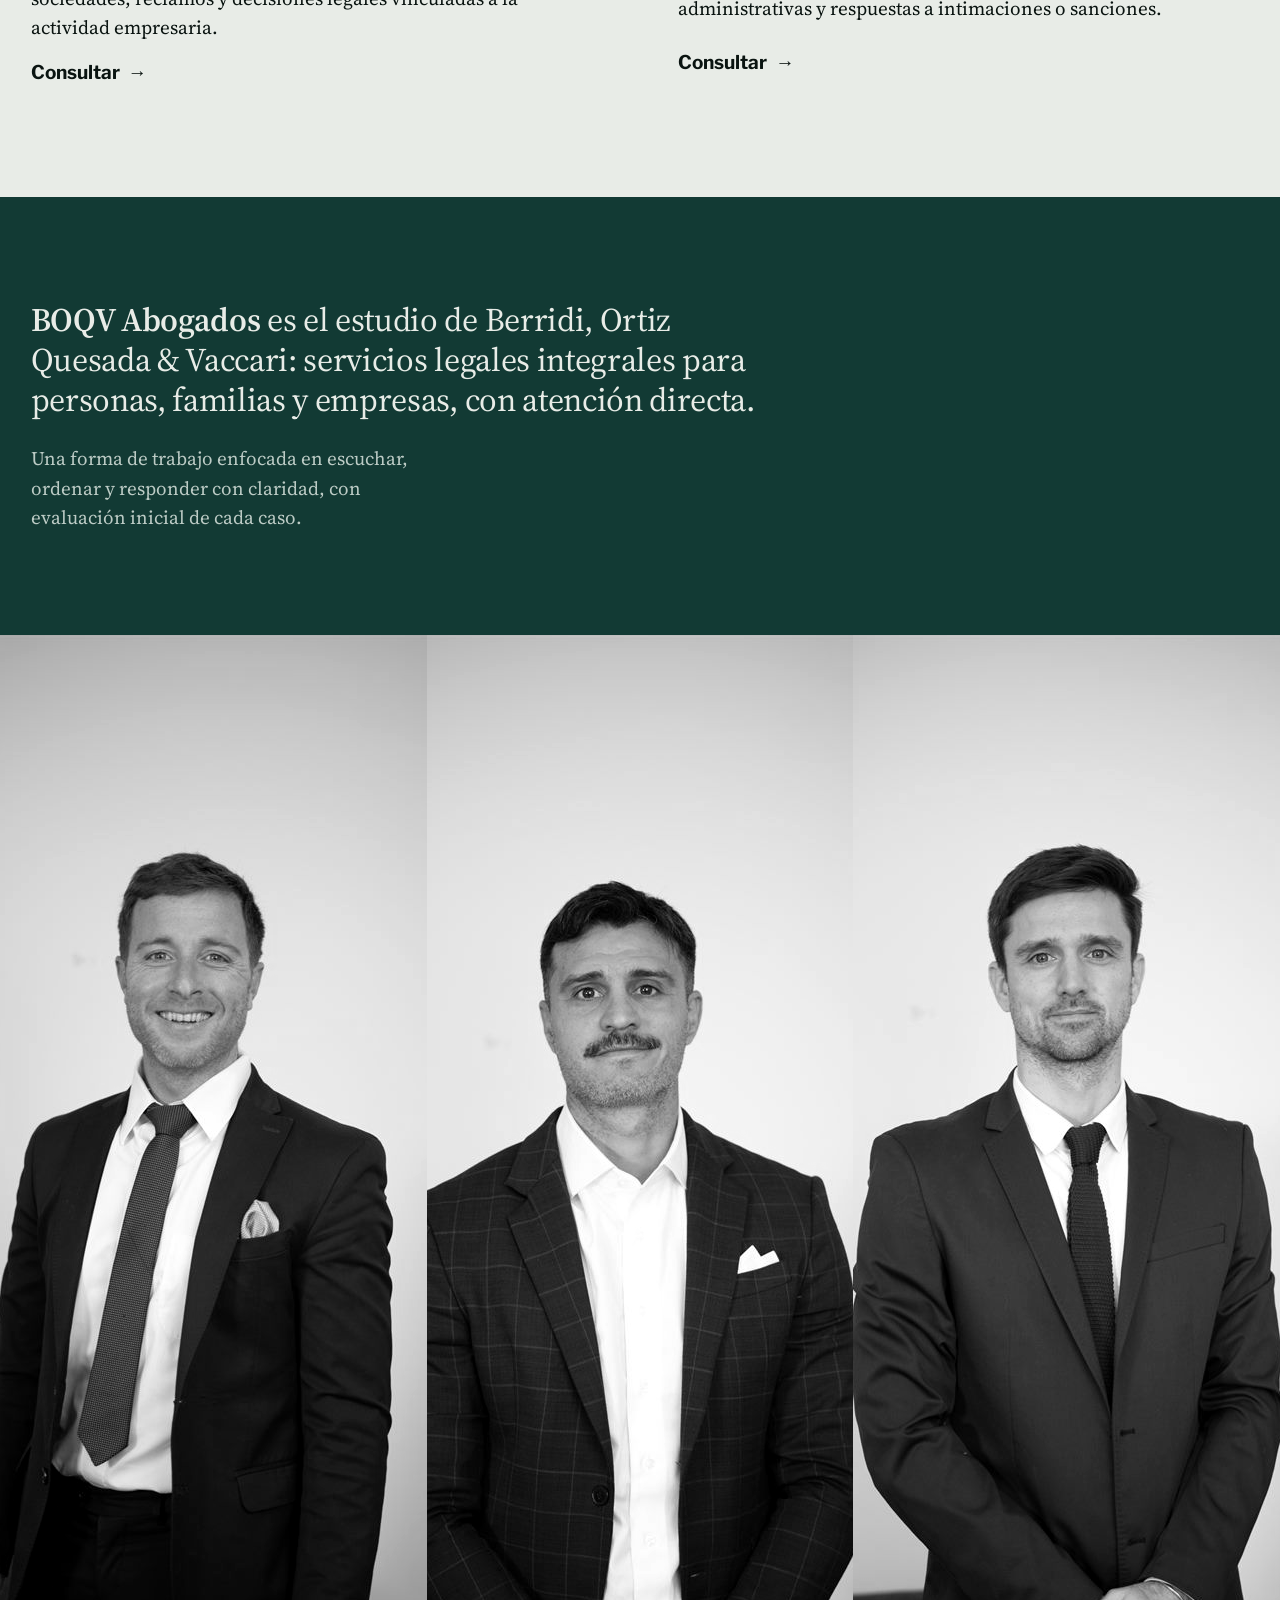
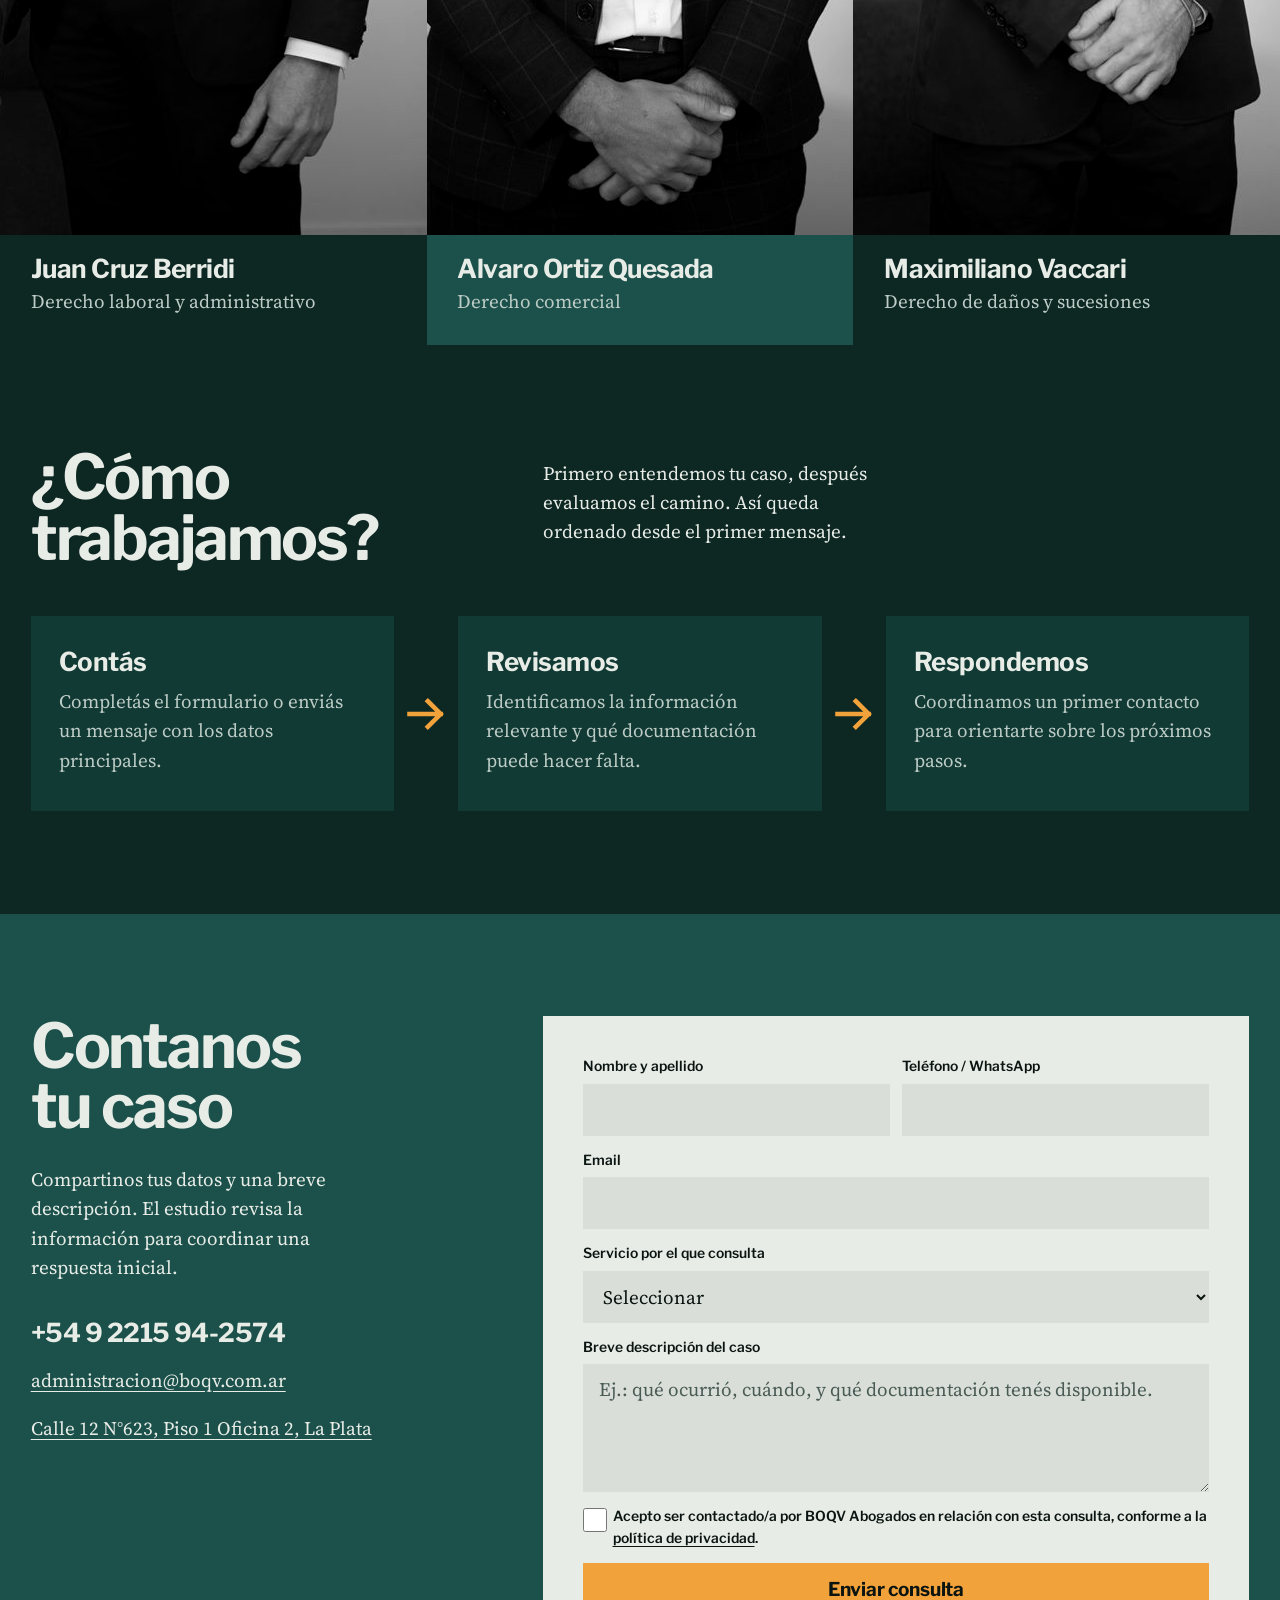
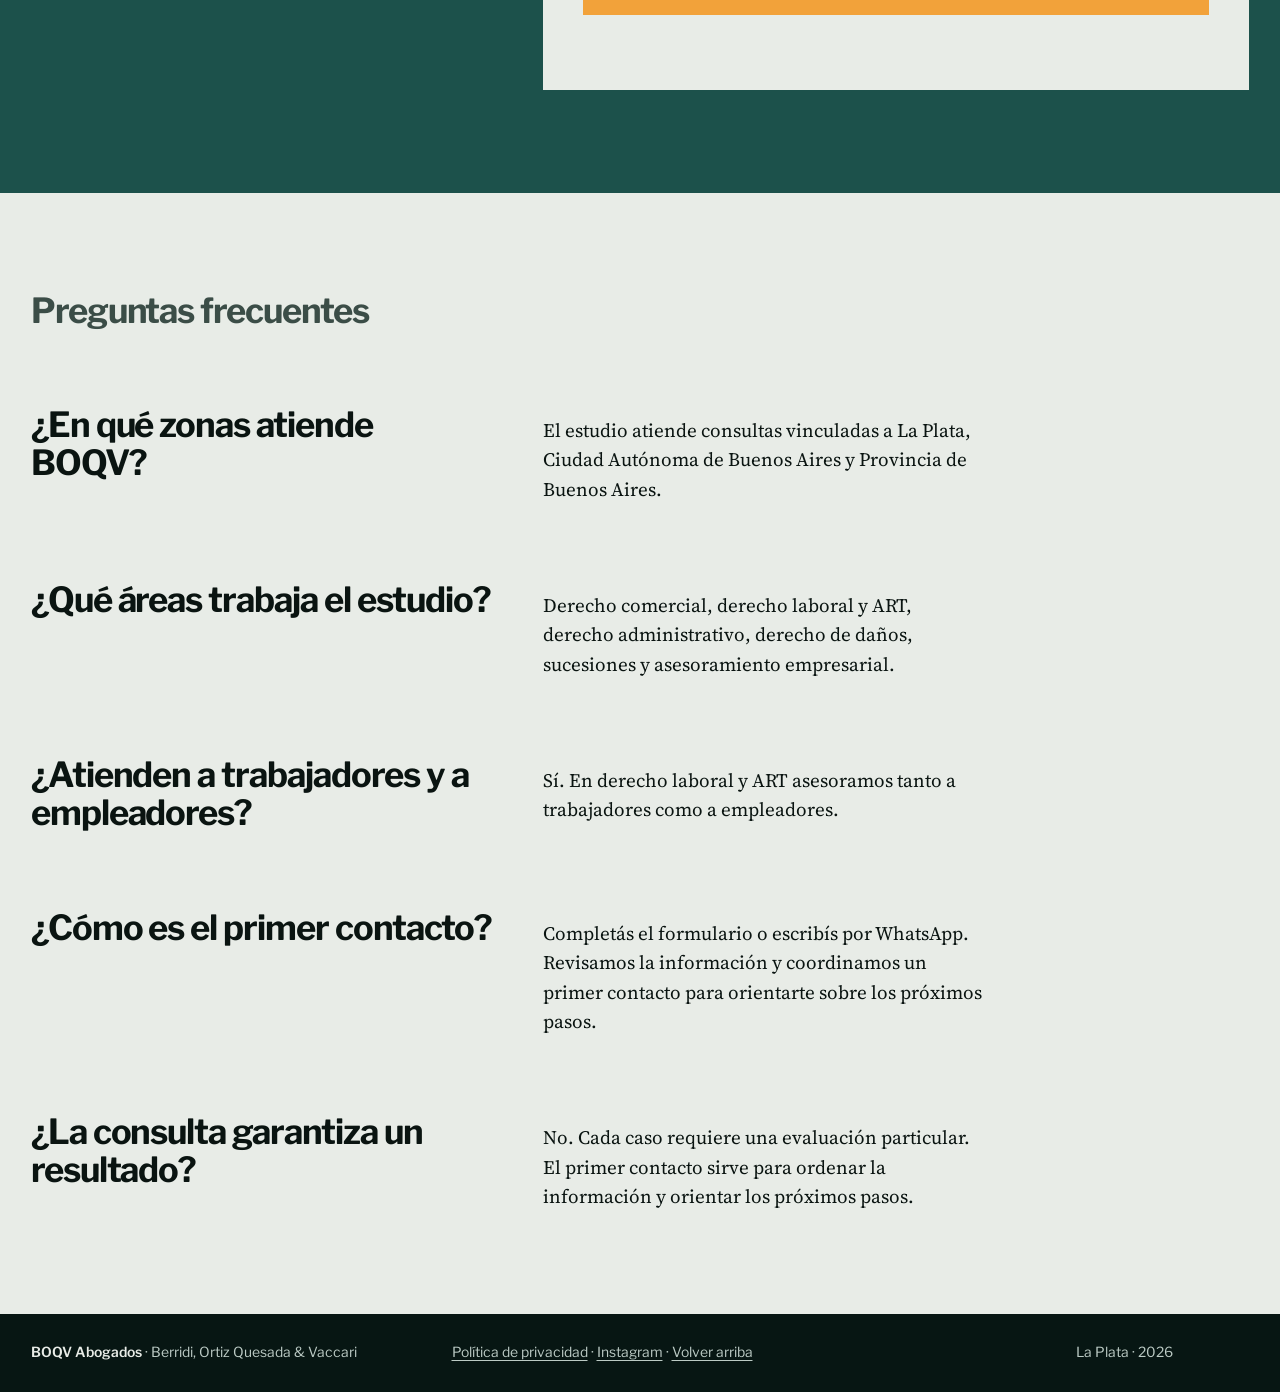
==== commit f99759df: "Barra superior fija que cambia de material al hacer scroll (como Marval) - Header fijo; arriba se me" ====
--- a/index.html
+++ b/index.html
@@ -49,7 +49,7 @@
     <link rel="preconnect" href="https://fonts.googleapis.com" />
     <link rel="preconnect" href="https://fonts.gstatic.com" crossorigin />
     <link href="https://fonts.googleapis.com/css2?family=Libre+Franklin:wght@400;500;600;700&family=Source+Serif+4:ital,wght@0,400;0,600;1,400&display=swap" rel="stylesheet" />
-    <link rel="stylesheet" href="styles.css?v=20261025-4" />
+    <link rel="stylesheet" href="styles.css?v=20261025-5" />
     <!-- Google Tag Manager -->
     <script>
       (function(w,d,s,l,i){w[l]=w[l]||[];w[l].push({'gtm.start':
@@ -533,6 +533,6 @@
       <a href="#consulta">Formulario</a>
     </div>
     <script src="script.js?v=20260710-4"></script>
-    <script src="ui.js?v=20261025-4" defer></script>
+    <script src="ui.js?v=20261025-5" defer></script>
   </body>
 </html>
--- a/styles.css
+++ b/styles.css
@@ -16,6 +16,7 @@
   --gold-tint: #f7c27d;
 
   --m: clamp(16px, 2.4vw, 32px);
+  --header-h: 76px;
   --axis: 42%;
   --section: clamp(72px, 8vw, 120px);
   --ease: cubic-bezier(0.2, 0.8, 0.2, 1);
@@ -34,7 +35,7 @@
 }
 
 * { box-sizing: border-box; }
-html { scroll-behavior: smooth; scroll-padding-top: 16px; }
+html { scroll-behavior: smooth; scroll-padding-top: calc(var(--header-h) + 8px); }
 body {
   margin: 0;
   background: var(--bone);
@@ -82,18 +83,31 @@
 .btn-secondary:hover { background: var(--g4); transform: translateY(-2px); }
 .btn[disabled] { opacity: 0.6; cursor: progress; }
 
-/* ───────── Encabezado ───────── */
+/* ───────── Encabezado fijo: cambia de material al bajar ───────── */
 .site-header {
+  position: fixed;
+  top: 0;
+  right: 0;
+  left: 0;
+  z-index: 50;
   display: flex;
   align-items: center;
   gap: 24px;
+  min-height: var(--header-h);
   padding: 16px var(--m);
   background: var(--bone);
-}
-.brand { display: grid; align-content: center; gap: 2px; line-height: 1; min-height: 44px; margin-right: auto; color: var(--ink); }
+  color: var(--ink);
+  transition: background-color 0.5s var(--ease), color 0.5s var(--ease), box-shadow 0.5s var(--ease);
+}
+main { padding-top: var(--header-h); }
+.site-header.is-scrolled { background: var(--g1); color: var(--bone); box-shadow: 0 4px 12px rgba(0, 0, 0, 0.18); /* taste-skill-ignore: sombra de barra fija */ --focus: var(--gold); }
+.site-header.is-scrolled .brand { color: var(--bone); }
+.site-header.is-scrolled .brand__sub { color: var(--on-dark-soft); }
+.site-header.is-scrolled .nav a:hover { color: var(--gold); }
+.brand { display: grid; align-content: center; gap: 2px; line-height: 1; min-height: 44px; margin-right: auto; color: var(--ink); transition: color 0.5s var(--ease); }
 #contenido:focus { outline: none; }
 .brand__name { font-family: var(--sans); font-size: var(--step-lead); font-weight: 700; letter-spacing: 0.04em; }
-.brand__sub { font-family: var(--sans); font-size: var(--step-small); font-weight: 400; color: var(--soft); }
+.brand__sub { font-family: var(--sans); font-size: var(--step-small); font-weight: 400; color: var(--soft); transition: color 0.5s var(--ease); }
 .nav { display: flex; align-items: center; gap: 4px; }
 .nav a {
   display: inline-flex;
@@ -109,7 +123,7 @@
 .header-cta { min-height: 44px; }
 
 /* ───────── Portada ───────── */
-.hero { background: var(--bone); display: grid; grid-template-columns: 1fr 1fr; align-items: stretch; }
+.hero { background: var(--bone); display: grid; grid-template-columns: 1fr 1fr; align-items: stretch; min-height: calc(100svh - var(--header-h)); }
 .hero__text { display: grid; gap: 28px; align-content: center; padding: clamp(40px, 6vw, 96px) var(--m) clamp(40px, 6vw, 96px); }
 .hero__lead { font-size: var(--step-lead); line-height: 1.3; max-width: 32ch; }
 .hero__actions { display: flex; flex-wrap: wrap; gap: 12px; }
@@ -138,7 +152,7 @@
 .areas h2 { margin-bottom: clamp(40px, 5vw, 72px); }
 .areas__list { display: grid; grid-template-columns: 1fr 1fr; gap: 48px clamp(32px, 6vw, 96px); }
 .area { display: grid; grid-template-columns: 1fr auto; column-gap: 24px; row-gap: 8px; align-items: baseline; scroll-margin-top: 24px; }
-.area p { grid-column: 1 / -1; max-width: 44ch; }
+.area p { grid-column: 1 / -1; max-width: 56ch; }
 .service-card__cta {
   display: inline-flex;
   align-items: center;
@@ -209,7 +223,6 @@
   padding: 40px;
   background: var(--bone);
   color: var(--ink);
-  max-width: 760px;
 }
 .lead-form .full { grid-column: 1 / -1; }
 .lead-form label { display: grid; gap: 6px; font-family: var(--sans); font-size: var(--step-small); font-weight: 600; }
@@ -287,7 +300,7 @@
 /* ───────── Tablet y teléfono ───────── */
 @media (max-width: 1040px) {
   :root { --axis: 0%; }
-  .hero { grid-template-columns: 1fr; }
+  .hero { grid-template-columns: 1fr; min-height: 0; }
   .hero__media { order: -1; min-height: 0; aspect-ratio: 1400 / 1083; max-height: 60svh; }
   .areas__list { gap: 40px 40px; }
   .contact, .qa, .flow__text { grid-template-columns: 1fr; }
@@ -300,6 +313,7 @@
 
 
 @media (max-width: 720px) {
+  :root { --header-h: 68px; }
   .site-header { padding: 12px var(--m); }
   .nav { display: none; }
   .title { font-size: 11.4vw; }
@@ -341,5 +355,5 @@
   .title__line > span, .hero__photo, .hero__text > :not(.title) { animation: none; }
   .hero__photo { translate: none; }
   .mobile-bar { transition: none; }
-  .btn, .trio__item img, .service-card__cta span, .whatsapp-float { transition: none; }
-}
+  .btn, .trio__item img, .service-card__cta span, .whatsapp-float, .site-header, .brand, .brand__sub { transition: none; }
+}
